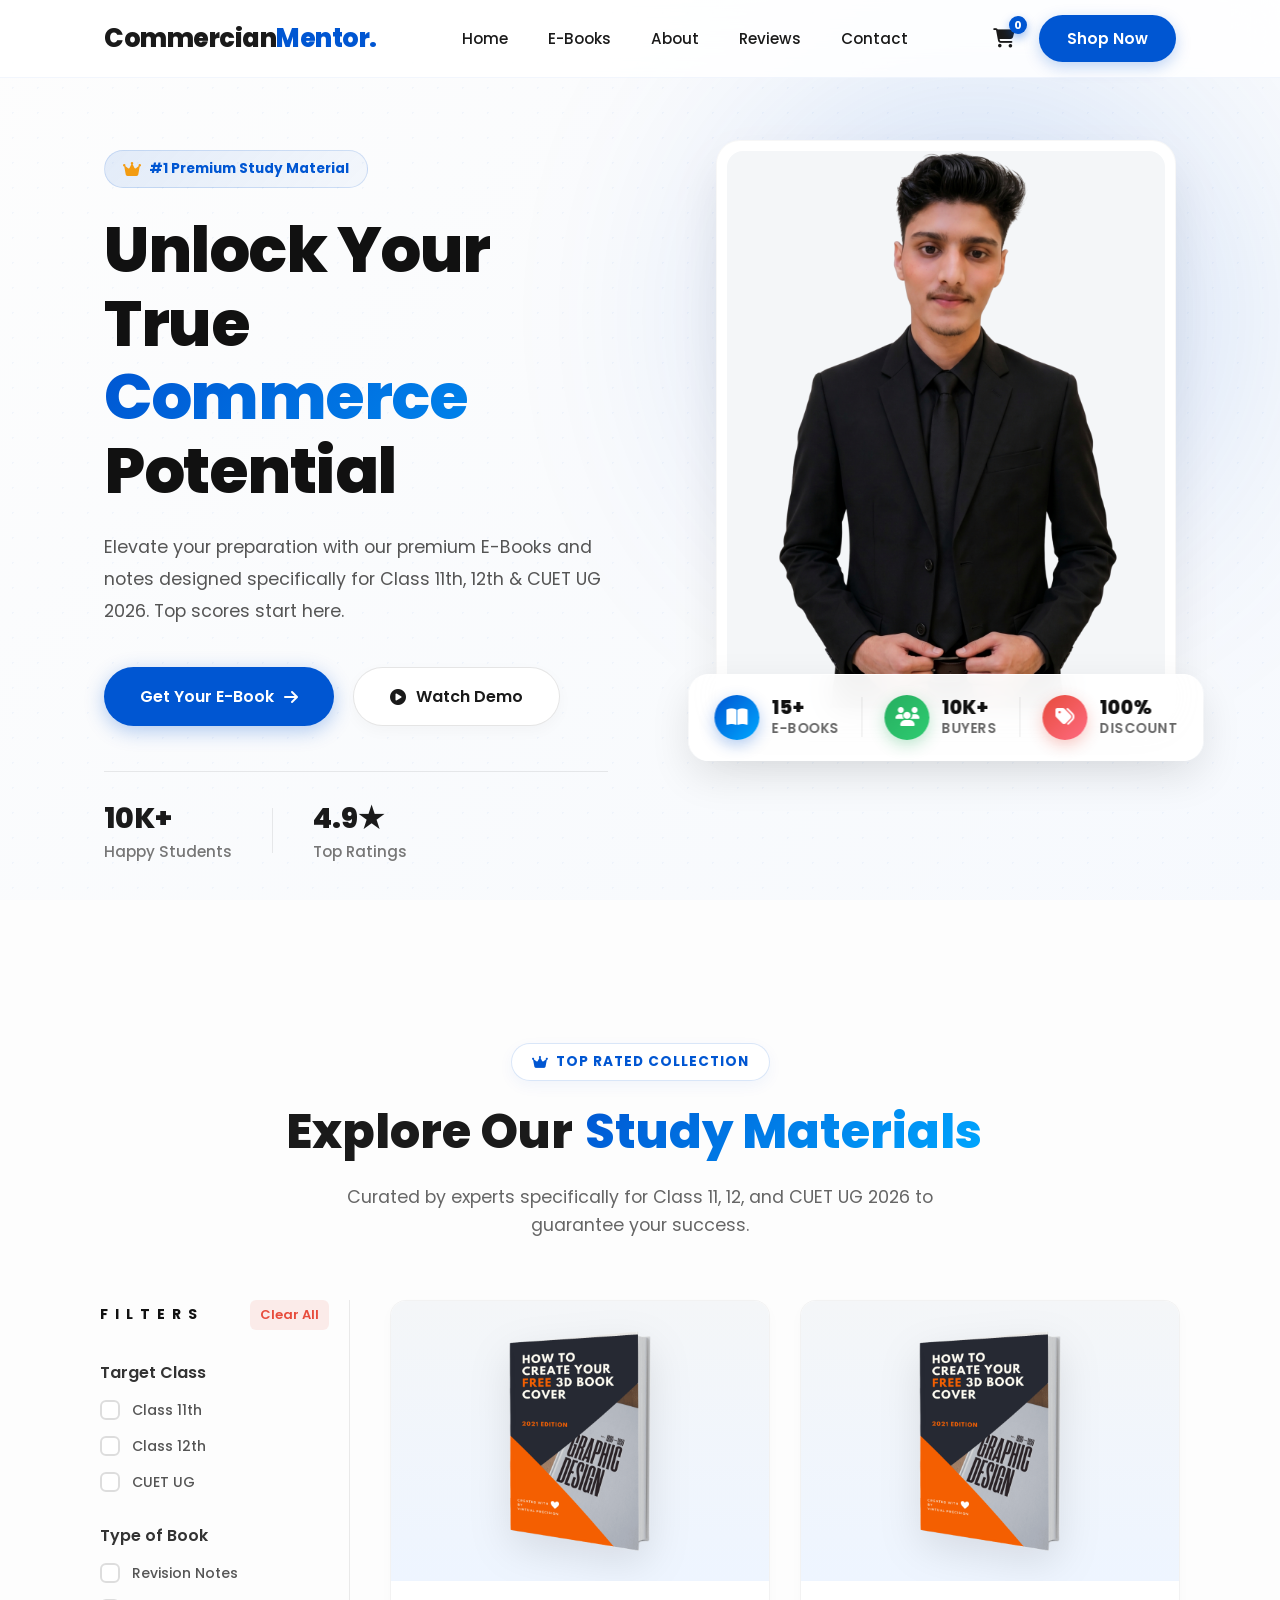
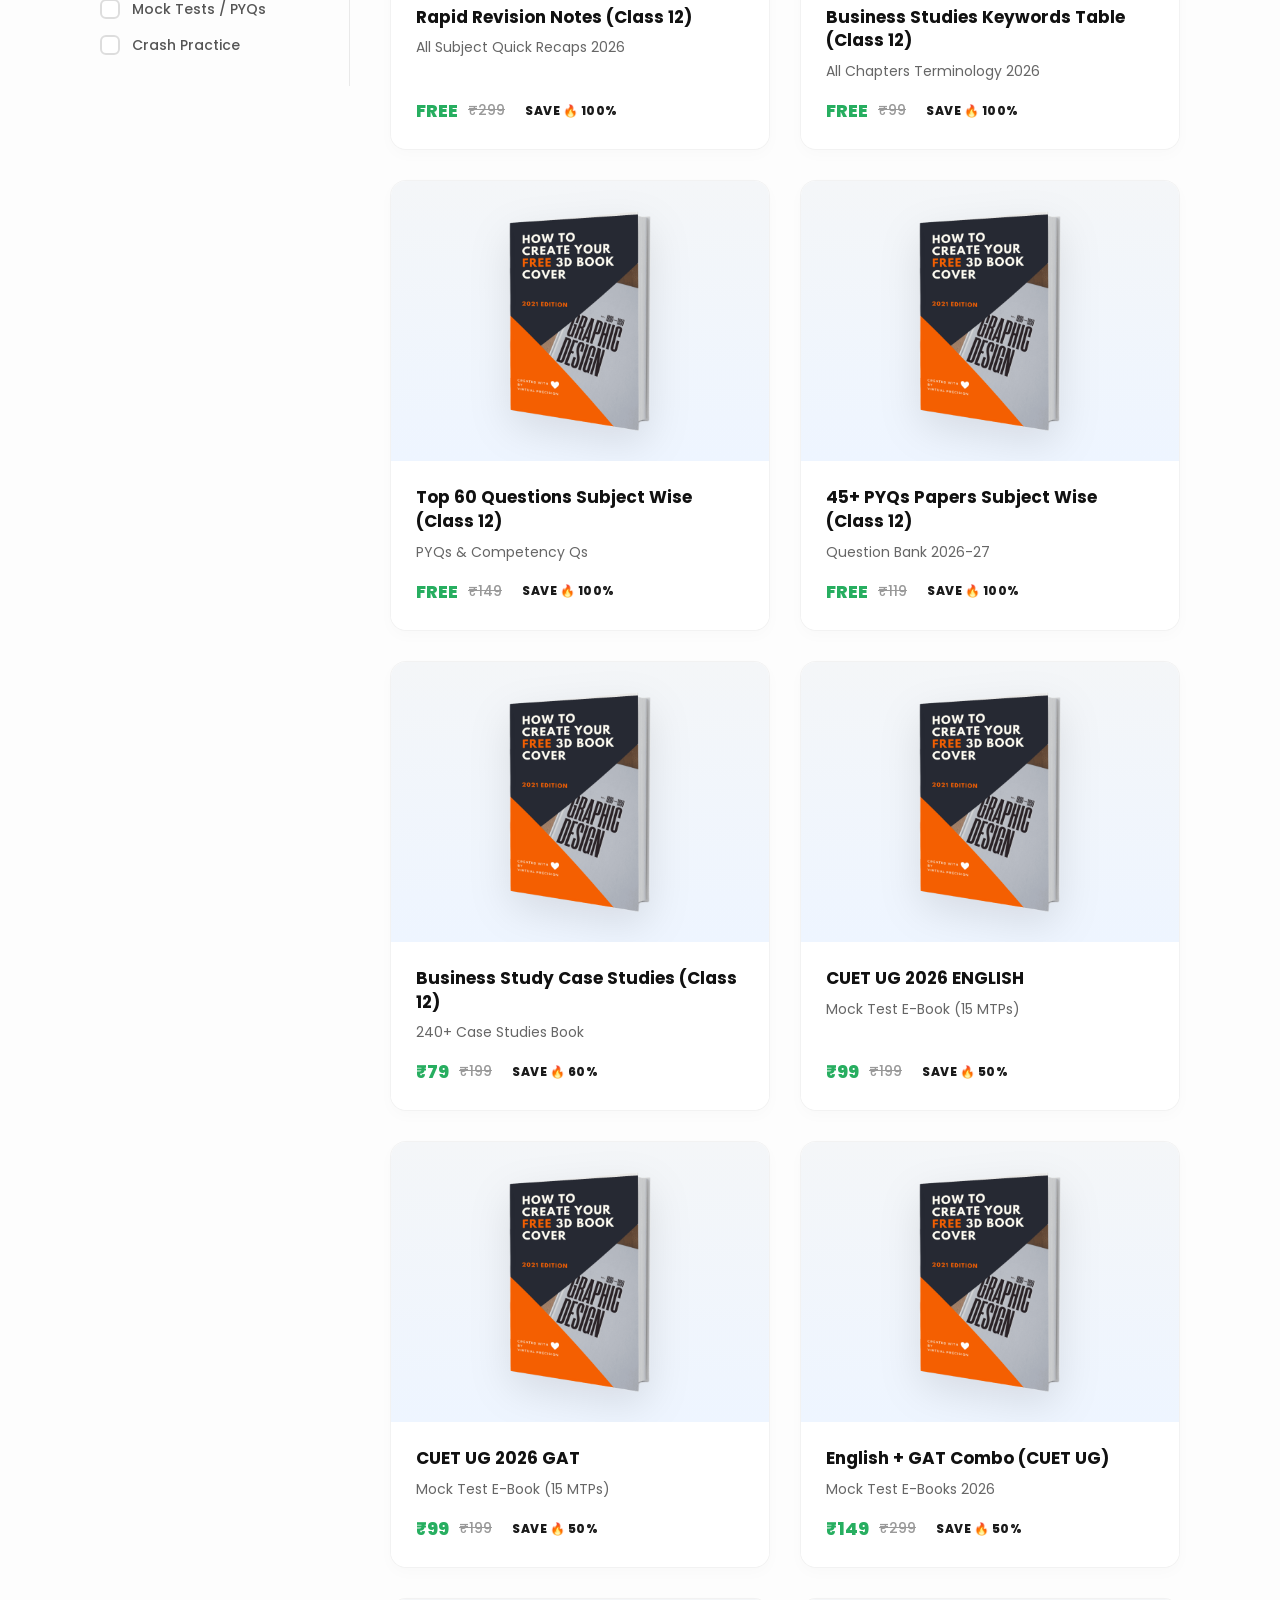
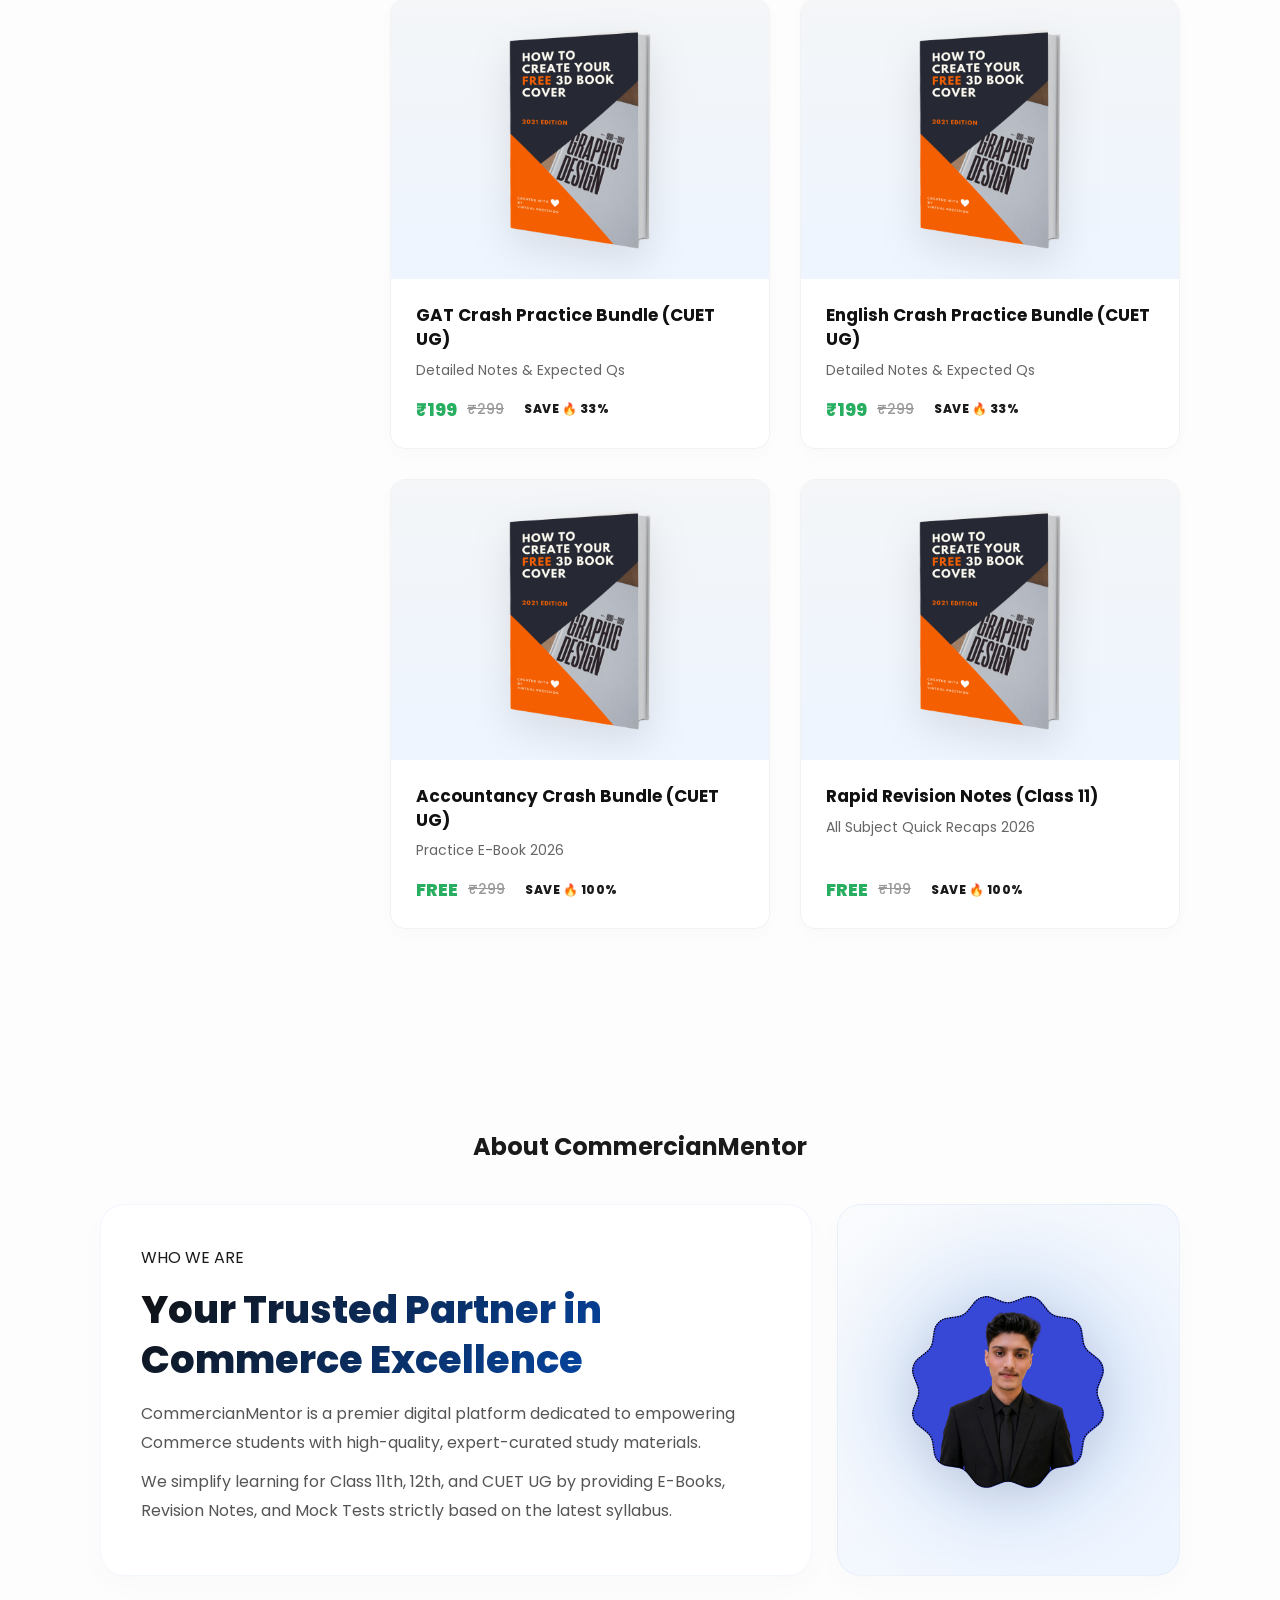
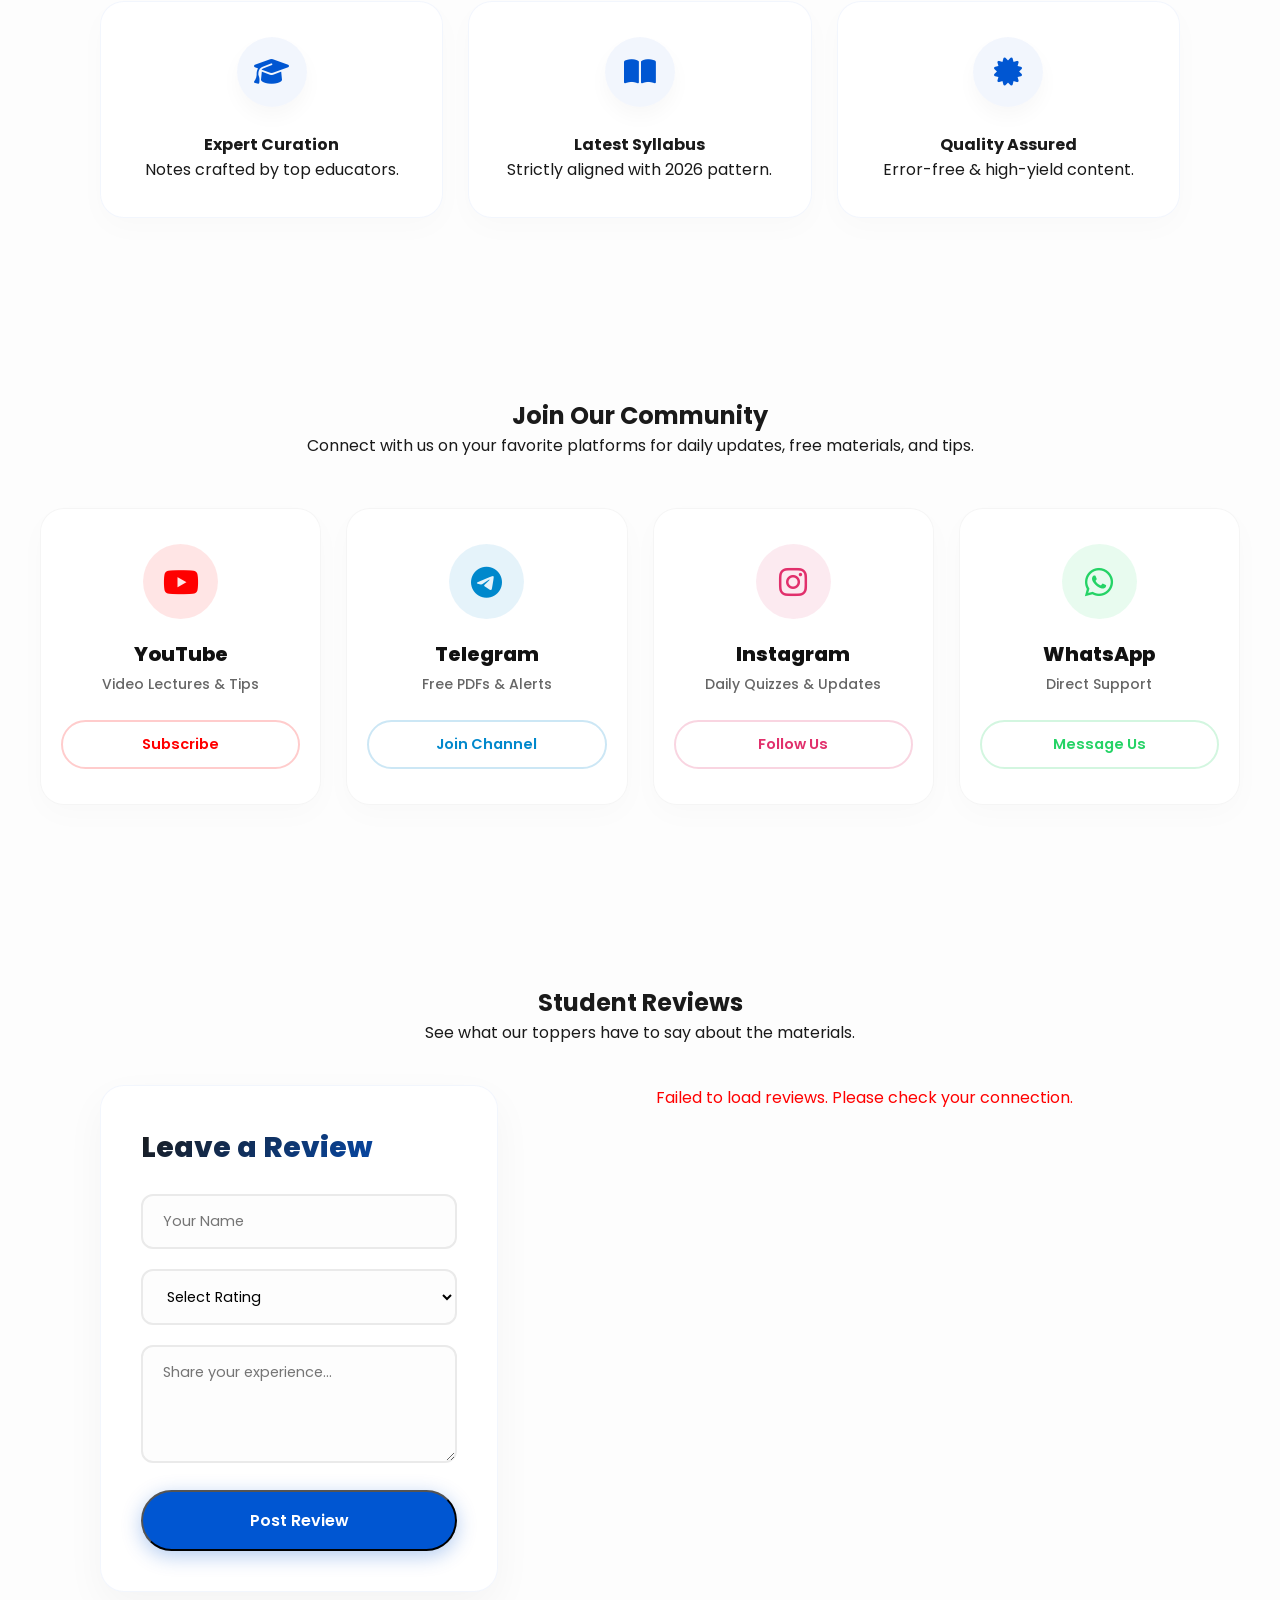
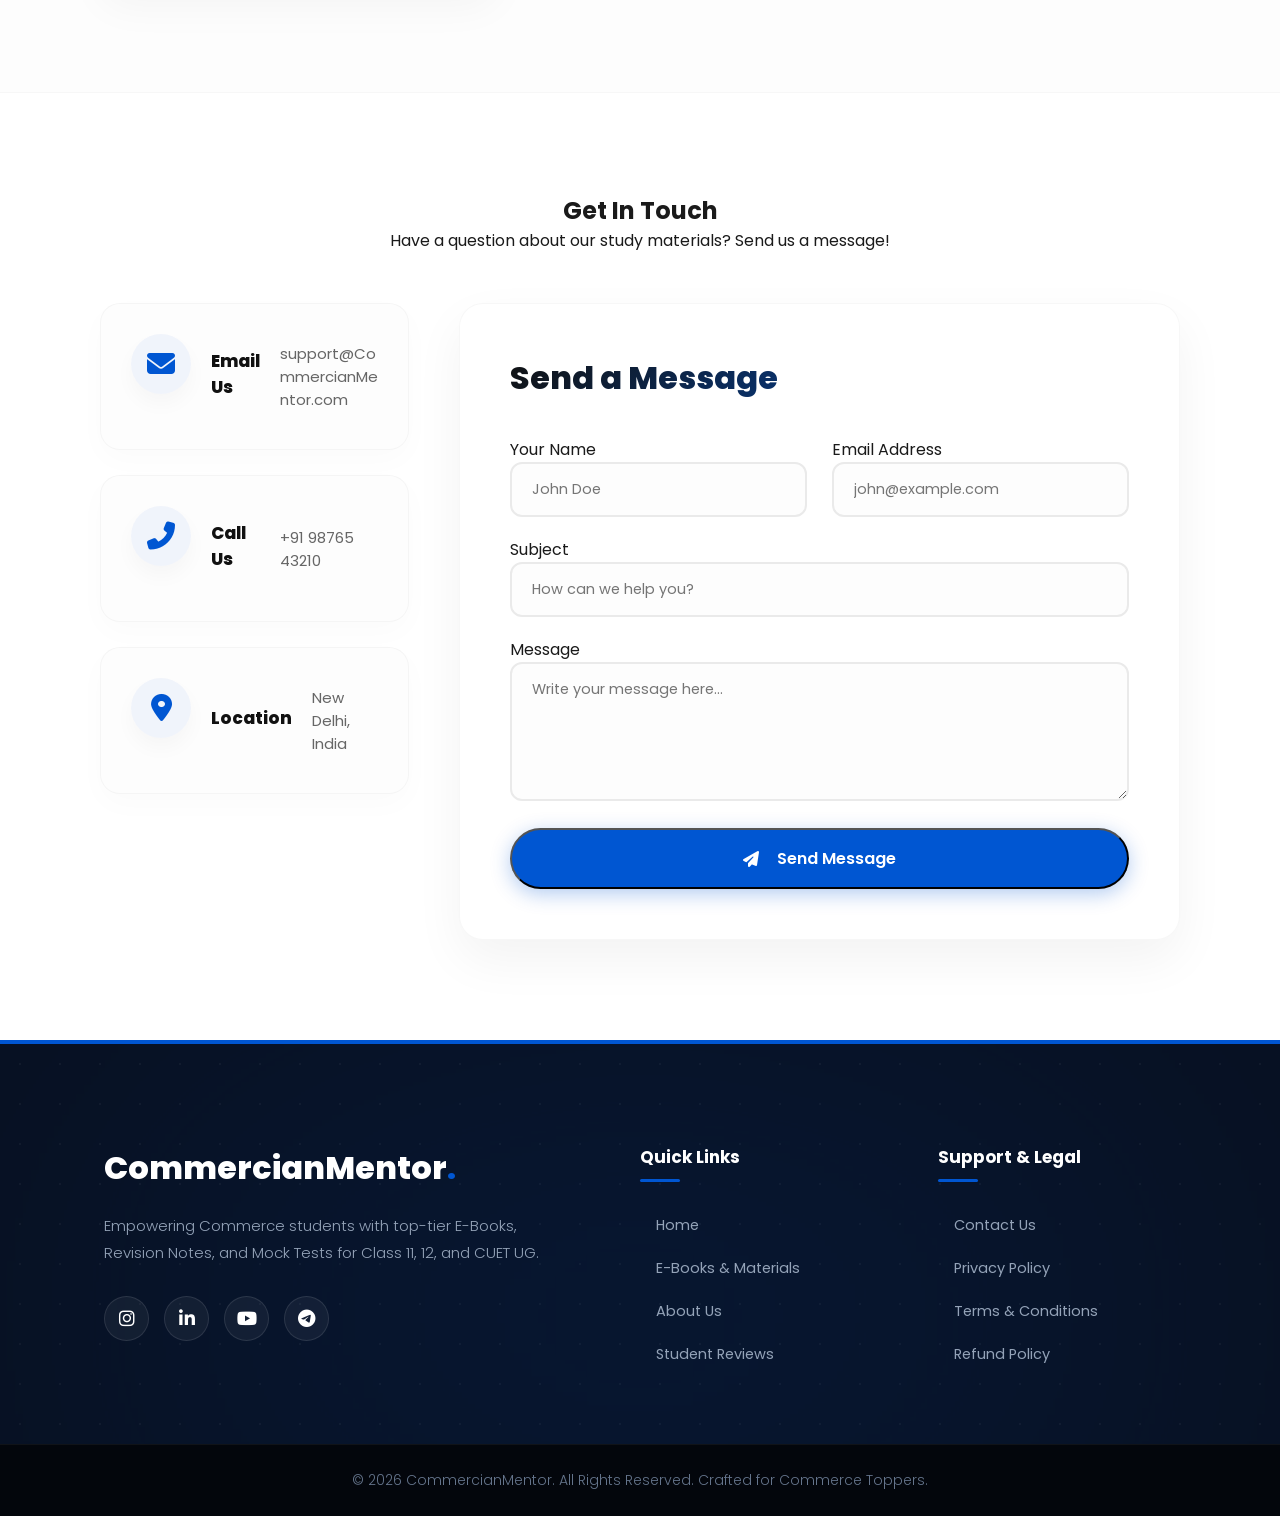
==== index.html @ a6a05921 "Update index.html" ====
<!DOCTYPE html>
<html lang="en">
<head>
    <meta charset="UTF-8">
    
    <!-- 📱 Mobile Responsiveness & Zoom Fix (Super Important) -->
    <meta name="viewport" content="width=device-width, initial-scale=1.0, maximum-scale=1.0, user-scalable=no">

    <!-- 🔍 Primary SEO (Google Search ke liye) -->
    <title>CommercianMentor | Commerce Study Material for Class 11, 12 & CUET UG</title>
    <meta name="description" content="Unlock your true commerce potential with CommercianMentor. Get expert-curated E-Books, revision notes, mock tests, and crash courses for Class 11, 12, and CUET UG 2026.">
    <meta name="keywords" content="commerce notes, class 12 commerce, class 11 commerce notes, CUET UG 2026, business studies notes, accountancy mock test, CommercianMentor, commerce e-books, cbse commerce">
    <meta name="author" content="CommercianMentor">
    <meta name="robots" content="index, follow"> <!-- Google ko allow karta hai index karne ke liye -->

    <!-- 🖼️ Favicon (Browser ke tab me dikhne wala chota logo) -->
    <link rel="icon" type="image/png" href="favicon.png">
    <link rel="apple-touch-icon" href="favicon.png"> <!-- iPhone users ke liye -->

    <!-- 🚀 Social Media Preview (Open Graph) - Jab koi WhatsApp/FB par link share karega -->
    <meta property="og:type" content="website">
    <meta property="og:url" content="https://commercianmentor.online/">
    <meta property="og:title" content="CommercianMentor - Premium Commerce Study Material">
    <meta property="og:description" content="Expert-curated E-Books and notes for Class 11, 12 & CUET UG. Score high with our premium resources!">
    <meta property="og:image" content="https://commercianmentor.online/heroimage.png"> <!-- Link preview image -->

    <!-- 🐦 Twitter Card Preview -->
    <meta name="twitter:card" content="summary_large_image">
    <meta name="twitter:url" content="https://commercianmentor.online/">
    <meta name="twitter:title" content="CommercianMentor - Premium Commerce Study Material">
    <meta name="twitter:description" content="Expert-curated E-Books and notes for Class 11, 12 & CUET UG.">
    <meta name="twitter:image" content="https://commercianmentor.online/heroimage.png">

    <!-- 🎨 External CSS & Fonts -->
    <link rel="stylesheet" href="style.css">
    <link rel="stylesheet" href="https://cdnjs.cloudflare.com/ajax/libs/font-awesome/6.4.0/css/all.min.css">
</head>
<body>

  <header id="main-header">
        <div class="nav-container">
            <a href="#" class="logo">
                Commercian<span>Mentor.</span>
            </a>

            <nav class="nav-links">
                <ul>
                    <li><a href="#home">Home</a></li>
                    <li><a href="#products">E-Books</a></li>
                    <li><a href="#about">About</a></li>
                    <li><a href="#reviews">Reviews</a></li>
                    <li><a href="#contact">Contact</a></li>
                </ul>
            </nav>

            <div class="nav-actions">
                <a href="#cart" class="cart-btn">
                    <i class="fas fa-shopping-cart"></i>
                    <span class="cart-count">0</span>
                </a>
                <a href="#products" class="cta-btn">Shop Now</a>
                
                <div class="menu-toggle" id="mobile-menu">
                    <i class="fas fa-bars"></i>
                </div>
            </div>
        </div>
    </header>

     <!-- ==================================hero_section================================= -->

     <section id="home" class="hero">
        <div class="hero-container">
            
            <div class="hero-content">
                <span class="badge"><i class="fas fa-crown"></i> #1 Premium Study Material</span>
                <h1>Unlock Your True <br> <span class="highlight">Commerce</span> Potential</h1>
                <p>Elevate your preparation with our premium E-Books and notes designed specifically for Class 11th, 12th & CUET UG 2026. Top scores start here.</p>
                
                <div class="hero-btns">
                    <a href="#products" class="btn-primary">
                        Get Your E-Book <i class="fas fa-arrow-right"></i>
                    </a>
                    <a href="#about" class="btn-secondary">
                        <i class="fas fa-play-circle"></i> Watch Demo
                    </a>
                </div>

                <div class="hero-stats">
                    <div class="stat">
                        <span class="number">10K+</span>
                        <span class="text">Happy Students</span>
                    </div>
                    <div class="divider"></div>
                    <div class="stat">
                        <span class="number">4.9★</span>
                        <span class="text">Top Ratings</span>
                    </div>
                </div>
            </div>

            <div class="hero-visual">
                <div class="owner-image-wrapper">
                    <div class="image-frame">
                        <img src="heroimage.png" alt="Website Owner" class="owner-img">
                    </div>
                    
                    <div class="premium-floating-stats">
                        <div class="p-stat">
                            <div class="p-icon icon-blue"><i class="fas fa-book-open"></i></div>
                            <div class="p-info">
                                <strong>15+</strong>
                                <span>E-Books</span>
                            </div>
                        </div>
                        <div class="p-divider"></div>
                        <div class="p-stat">
                            <div class="p-icon icon-green"><i class="fas fa-users"></i></div>
                            <div class="p-info">
                                <strong>10K+</strong>
                                <span>Buyers</span>
                            </div>
                        </div>
                        <div class="p-divider"></div>
                        <div class="p-stat">
                            <div class="p-icon icon-orange"><i class="fas fa-tags"></i></div>
                            <div class="p-info">
                                <strong>100%</strong>
                                <span>Discount</span>
                            </div>
                        </div>
                    </div>
                </div>
                
                <div class="hero-bg-shape"></div>
            </div>

        </div>
    </section>


    <!-- ============================products_section==================================== -->


     <section id="products" class="products-section" >
        <div class="section-title premium-heading-container scroll-reveal">
        <span class="premium-badge"><i class="fas fa-crown"></i> Top Rated Collection</span>
        <h2 class="premium-title">Explore Our <span>Study Materials</span> <i class="fas fa-sparkles"></i></h2>
        <p class="premium-subtitle">Curated by experts specifically for Class 11, 12, and CUET UG 2026 to guarantee your success.</p>
    </div>
        <div class="container">
            
            <div class="shop-layout">
                <aside class="sidebar scroll-reveal">
                    <div class="filter-header">
                        <h3>F I L T E R S</h3>
                        <a href="#" class="clear-all" id="clearFilters">Clear All</a>
                    </div>
                    
                    <div class="filter-group">
                        <h4>Target Class</h4>
                        <label class="custom-checkbox">
                            <input type="checkbox" value="class11"> <span class="checkmark"></span> Class 11th
                        </label>
                        <label class="custom-checkbox">
                            <input type="checkbox" value="class12"> <span class="checkmark"></span> Class 12th
                        </label>
                        <label class="custom-checkbox">
                            <input type="checkbox" value="cuet"> <span class="checkmark"></span> CUET UG
                        </label>
                    </div>

                    <div class="filter-group">
                        <h4>Type of Book</h4>
                        <label class="custom-checkbox">
                            <input type="checkbox" value="notes"> <span class="checkmark"></span> Revision Notes
                        </label>
                        <label class="custom-checkbox">
                            <input type="checkbox" value="mocktest"> <span class="checkmark"></span> Mock Tests / PYQs
                        </label>
                        <label class="custom-checkbox">
                            <input type="checkbox" value="crashcourse"> <span class="checkmark"></span> Crash Practice
                        </label>
                    </div>
                </aside>

                <div class="products-display">
                    <div class="product-grid" id="main-product-grid">
                        
                        <div class="product-card class12 notes" 
                        data-slide2="book.png" 
     data-slide3="path/to/tumhari-index-page-image.jpg"
     data-buy-link="https://docs.google.com/forms/d/e/...LINK_1..."
     >
                            <div class="img-box"><img src="book.png" alt="Class 12 Notes"></div>
                            <div class="card-details">
                                <h3>Rapid Revision Notes (Class 12)</h3>
                                <p class="subtitle">All Subject Quick Recaps 2026</p>
                                <div class="price-row">
                                    <span class="new-price">FREE</span>
                                    <span class="old-price">₹299</span>
                                    <span class="discount-badge bg-red">Save 🔥 100%</span>
                                </div>
                            </div>
                        </div>

                        <div class="product-card class12 notes scroll-reveal"
                        data-slide2="path/to/tumhari-inside-page-image.jpg" 
     data-slide3="path/to/tumhari-index-page-image.jpg" 
     data-buy-link="https://docs.google.com/forms/d/e/...LINK_1...">
                            <div class="img-box"><img src="book.png" alt="BST Keywords"></div>
                            <div class="card-details">
                                <h3>Business Studies Keywords Table (Class 12)</h3>
                                <p class="subtitle">All Chapters Terminology 2026</p>
                                <div class="price-row">
                                    <span class="new-price">FREE</span>
                                    <span class="old-price">₹99</span>
                                    <span class="discount-badge bg-red">Save 🔥 100%</span>
                                </div>
                            </div>
                        </div>

                        <div class="product-card class12 mocktest"
                        data-slide2="path/to/tumhari-inside-page-image.jpg" 
     data-slide3="path/to/tumhari-index-page-image.jpg"
     data-buy-link="https://docs.google.com/forms/d/e/...LINK_1...">
                            <div class="img-box"><img src="book.png" alt="Top 60 Questions"></div>
                            <div class="card-details">
                                <h3>Top 60 Questions Subject Wise (Class 12)</h3>
                                <p class="subtitle">PYQs & Competency Qs</p>
                                <div class="price-row">
                                    <span class="new-price">FREE</span>
                                    <span class="old-price">₹149</span>
                                    <span class="discount-badge bg-red">Save 🔥 100%</span>
                                </div>
                            </div>
                        </div>

                        <div class="product-card class12 mocktest"
                        data-slide2="path/to/tumhari-inside-page-image.jpg" 
     data-slide3="path/to/tumhari-index-page-image.jpg"
     data-buy-link="https://docs.google.com/forms/d/e/...LINK_1...">
                            <div class="img-box"><img src="book.png" alt="PYQs"></div>
                            <div class="card-details">
                                <h3>45+ PYQs Papers Subject Wise (Class 12)</h3>
                                <p class="subtitle">Question Bank 2026-27</p>
                                <div class="price-row">
                                    <span class="new-price">FREE</span>
                                    <span class="old-price">₹119</span>
                                    <span class="discount-badge bg-red">Save 🔥 100%</span>
                                </div>
                            </div>
                        </div>

                        <div class="product-card class12 notes"
                        data-slide2="path/to/tumhari-inside-page-image.jpg" 
     data-slide3="path/to/tumhari-index-page-image.jpg"
     data-buy-link="https://docs.google.com/forms/d/e/...LINK_1...">
                            <div class="img-box"><img src="book.png" alt="Case Studies"></div>
                            <div class="card-details">
                                <h3>Business Study Case Studies (Class 12)</h3>
                                <p class="subtitle">240+ Case Studies Book</p>
                                <div class="price-row">
                                    <span class="new-price">₹79</span>
                                    <span class="old-price">₹199</span>
                                    <span class="discount-badge bg-red">Save 🔥 60%</span>
                                </div>
                            </div>
                        </div>

                        <div class="product-card cuet mocktest"
                        data-slide2="path/to/tumhari-inside-page-image.jpg" 
     data-slide3="path/to/tumhari-index-page-image.jpg"
     data-buy-link="https://docs.google.com/forms/d/e/...LINK_1...">
                            <div class="img-box"><img src="book.png" alt="CUET English"></div>
                            <div class="card-details">
                                <h3>CUET UG 2026 ENGLISH</h3>
                                <p class="subtitle">Mock Test E-Book (15 MTPs)</p>
                                <div class="price-row">
                                    <span class="new-price">₹99</span>
                                    <span class="old-price">₹199</span>
                                    <span class="discount-badge bg-red">Save 🔥 50%</span>
                                </div>
                            </div>
                        </div>

                        <div class="product-card cuet mocktest"
                        data-slide2="path/to/tumhari-inside-page-image.jpg" 
     data-slide3="path/to/tumhari-index-page-image.jpg"
     data-buy-link="https://docs.google.com/forms/d/e/...LINK_1...">
                            <div class="img-box"><img src="book.png" alt="CUET GAT"></div>
                            <div class="card-details">
                                <h3>CUET UG 2026 GAT</h3>
                                <p class="subtitle">Mock Test E-Book (15 MTPs)</p>
                                <div class="price-row">
                                    <span class="new-price">₹99</span>
                                    <span class="old-price">₹199</span>
                                    <span class="discount-badge bg-red">Save 🔥 50%</span>
                                </div>
                            </div>
                        </div>

                        <div class="product-card cuet mocktest"
                        data-slide2="path/to/tumhari-inside-page-image.jpg" 
     data-slide3="path/to/tumhari-index-page-image.jpg"
     data-buy-link="https://docs.google.com/forms/d/e/...LINK_1...">
                            <div class="img-box"><img src="book.png" alt="CUET Combo"></div>
                            <div class="card-details">
                                <h3>English + GAT Combo (CUET UG)</h3>
                                <p class="subtitle">Mock Test E-Books 2026</p>
                                <div class="price-row">
                                    <span class="new-price">₹149</span>
                                    <span class="old-price">₹299</span>
                                    <span class="discount-badge bg-red">Save 🔥 50%</span>
                                </div>
                            </div>
                        </div>

                        <div class="product-card cuet crashcourse"
                        data-slide2="path/to/tumhari-inside-page-image.jpg" 
     data-slide3="path/to/tumhari-index-page-image.jpg"
     data-buy-link="https://docs.google.com/forms/d/e/...LINK_1...">
                            <div class="img-box"><img src="book.png" alt="GAT Crash"></div>
                            <div class="card-details">
                                <h3>GAT Crash Practice Bundle (CUET UG)</h3>
                                <p class="subtitle">Detailed Notes & Expected Qs</p>
                                <div class="price-row">
                                    <span class="new-price">₹199</span>
                                    <span class="old-price">₹299</span>
                                    <span class="discount-badge bg-red">Save 🔥 33%</span>
                                </div>
                            </div>
                        </div>

                        <div class="product-card cuet crashcourse"
                        data-slide2="path/to/tumhari-inside-page-image.jpg" 
     data-slide3="path/to/tumhari-index-page-image.jpg"
     data-buy-link="https://docs.google.com/forms/d/e/...LINK_1...">
                            <div class="img-box"><img src="book.png" alt="English Crash"></div>
                            <div class="card-details">
                                <h3>English Crash Practice Bundle (CUET UG)</h3>
                                <p class="subtitle">Detailed Notes & Expected Qs</p>
                                <div class="price-row">
                                    <span class="new-price">₹199</span>
                                    <span class="old-price">₹299</span>
                                    <span class="discount-badge bg-red">Save 🔥 33%</span>
                                </div>
                            </div>
                        </div>
                        
                        <div class="product-card cuet crashcourse"
                        data-slide2="path/to/tumhari-inside-page-image.jpg" 
     data-slide3="path/to/tumhari-index-page-image.jpg"
     data-buy-link="https://docs.google.com/forms/d/e/...LINK_1...">
                            <div class="img-box"><img src="book.png" alt="Accounts Crash"></div>
                            <div class="card-details">
                                <h3>Accountancy Crash Bundle (CUET UG)</h3>
                                <p class="subtitle">Practice E-Book 2026</p>
                                <div class="price-row">
                                    <span class="new-price">FREE</span>
                                    <span class="old-price">₹299</span>
                                    <span class="discount-badge bg-red">Save 🔥 100%</span>
                                </div>
                            </div>
                        </div>

                        <div class="product-card class11 notes"
                        data-slide2="path/to/tumhari-inside-page-image.jpg" 
     data-slide3="path/to/tumhari-index-page-image.jpg"
     data-buy-link="https://docs.google.com/forms/d/e/...LINK_1...">
                            <div class="img-box"><img src="book.png" alt="Class 11 Notes"></div>
                            <div class="card-details">
                                <h3>Rapid Revision Notes (Class 11)</h3>
                                <p class="subtitle">All Subject Quick Recaps 2026</p>
                                <div class="price-row">
                                    <span class="new-price">FREE</span>
                                    <span class="old-price">₹199</span>
                                    <span class="discount-badge bg-red">Save 🔥 100%</span>
                                </div>
                            </div>
                        </div>

                    </div>
                </div>
            </div>
        </div>
    </section>


    <div id="productModal" class="modal">
        <div class="modal-content">
            <span class="close-modal">&times;</span>
            <div class="modal-body">
                
                <div class="carousel-container">
                    <div class="carousel-slides">
                        <div class="slide active">
    <img src="" id="modal-main-img" alt="Book Cover">
</div>
<div class="slide">
    <img src="" id="modal-slide-2" alt="Inside Pages">
</div>
<div class="slide">
    <img src="" id="modal-slide-3" alt="Index Pages">
</div>
                    </div>
                    <button class="carousel-btn prev" onclick="moveSlide(-1)">&#10094;</button>
                    <button class="carousel-btn next" onclick="moveSlide(1)">&#10095;</button>
                    
                    <div class="carousel-dots">
                        <span class="dot active" onclick="currentSlide(0)"></span>
                        <span class="dot" onclick="currentSlide(1)"></span>
                        <span class="dot" onclick="currentSlide(2)"></span>
                    </div>
                </div>

                <div class="modal-details">
                    <span class="badge" style="margin-bottom: 15px;">Premium Material</span>
                    <h2 id="modal-title">Book Title Here</h2>
                    <p id="modal-subtitle" class="subtitle">Complete syllabus coverage and notes.</p>
                    
                    <div class="price-row" style="margin: 20px 0; border-bottom: 1px solid #eee; padding-bottom: 20px;">
                        <span class="new-price" id="modal-new-price" style="font-size: 24px;">₹0</span>
                        <span class="old-price" id="modal-old-price" style="font-size: 18px;">₹0</span>
                        <span class="discount-badge bg-red" id="modal-discount">Save 🔥</span>
                    </div>

                    <div class="book-features">
                        <h4 style="margin-bottom: 10px; font-size: 16px;">Key Features:</h4>
                        <ul style="list-style: none; padding-left: 0; margin-bottom: 30px;">
                            <li style="margin-bottom: 8px; color: #555;"><i class="fas fa-check-circle" style="color: #27ae60; margin-right: 8px;"></i> Strictly based on Latest Syllabus 2026</li>
                            <li style="margin-bottom: 8px; color: #555;"><i class="fas fa-check-circle" style="color: #27ae60; margin-right: 8px;"></i> Detailed Chapter-wise Quick Notes</li>
                            <li style="margin-bottom: 8px; color: #555;"><i class="fas fa-check-circle" style="color: #27ae60; margin-right: 8px;"></i> Expected Competency & PYQs</li>
                            <li style="margin-bottom: 8px; color: #555;"><i class="fas fa-check-circle" style="color: #27ae60; margin-right: 8px;"></i> Expert Guidance by CommercianMentor</li>
                        </ul>
                    </div>

                    <a href="#" target="_blank" id="modal-buy-btn" class="btn-primary" style="width: 100%; text-align: center; justify-content: center; font-size: 16px; padding: 15px 0;">
                        <i class="fas fa-shopping-bag" style="margin-right: 8px;"></i> BUY NOW / GET IT
                    </a>
                </div>

            </div>
        </div>
    </div>

<!-- ==================================about section=================================== -->

<section id="about" class="about-bento-section">
        <div class="container">
            <div class="section-title scroll-reveal" style="text-align: center; margin-bottom: 40px;">
                <h2>About <span>CommercianMentor</span></h2>
            </div>

            <div class="bento-grid">
                <div class="bento-card main-story scroll-reveal">
                    <span class="badge" style="margin-bottom: 15px; display: inline-block;">WHO WE ARE</span>
                    <h3>Your Trusted Partner in Commerce Excellence</h3>
                    <p>CommercianMentor is a premier digital platform dedicated to empowering Commerce students with high-quality, expert-curated study materials.</p>
                    <p>We simplify learning for Class 11th, 12th, and CUET UG by providing E-Books, Revision Notes, and Mock Tests strictly based on the latest syllabus.</p>
                </div>

                <div class="bento-card logo-card scroll-reveal">
                    <div class="logo-blursphere"></div>
                    <img src="about_image.png" alt="CommercianMentor Logo" class="about-logo">
                </div>

                <div class="bento-card feature-card scroll-reveal">
                    <div class="icon-circle"><i class="fas fa-graduation-cap"></i></div>
                    <h4>Expert Curation</h4>
                    <p>Notes crafted by top educators.</p>
                </div>
                
                <div class="bento-card feature-card scroll-reveal">
                    <div class="icon-circle"><i class="fas fa-book-open"></i></div>
                    <h4>Latest Syllabus</h4>
                    <p>Strictly aligned with 2026 pattern.</p>
                </div>

                <div class="bento-card feature-card scroll-reveal">
                    <div class="icon-circle"><i class="fas fa-certificate"></i></div>
                    <h4>Quality Assured</h4>
                    <p>Error-free & high-yield content.</p>
                </div>
            </div>
        </div>
    </section>

    
    <!-- ==================================social connect section=================================== -->
    <section id="social" class="social-section">
        <div class="container">
            <div class="section-title scroll-reveal" style="text-align: center; margin-bottom: 50px;">
                <h2>Join Our <span>Community</span></h2>
                <p>Connect with us on your favorite platforms for daily updates, free materials, and tips.</p>
            </div>

            <div class="social-grid">
                <!-- YouTube -->
                <div class="social-card yt-card scroll-reveal">
                    <div class="social-icon"><i class="fab fa-youtube"></i></div>
                    <div class="social-info">
                        <h3>YouTube</h3>
                        <p>Video Lectures & Tips</p>
                    </div>
                    <a href="#" target="_blank" class="social-btn">Subscribe</a>
                </div>

                <!-- Telegram -->
                <div class="social-card tg-card scroll-reveal">
                    <div class="social-icon"><i class="fab fa-telegram-plane"></i></div>
                    <div class="social-info">
                        <h3>Telegram</h3>
                        <p>Free PDFs & Alerts</p>
                    </div>
                    <a href="#" target="_blank" class="social-btn">Join Channel</a>
                </div>

                <!-- Instagram -->
                <div class="social-card ig-card scroll-reveal">
                    <div class="social-icon"><i class="fab fa-instagram"></i></div>
                    <div class="social-info">
                        <h3>Instagram</h3>
                        <p>Daily Quizzes & Updates</p>
                    </div>
                    <a href="#" target="_blank" class="social-btn">Follow Us</a>
                </div>

                <!-- WhatsApp -->
                <div class="social-card wa-card scroll-reveal">
                    <div class="social-icon"><i class="fab fa-whatsapp"></i></div>
                    <div class="social-info">
                        <h3>WhatsApp</h3>
                        <p>Direct Support</p>
                    </div>
                    <a href="#" target="_blank" class="social-btn">Message Us</a>
                </div>
            </div>
        </div>
    </section>


<!-- ====================================about_section============================== -->


<section id="reviews" class="reviews-section">
        <div class="container">
            <div class="section-title scroll-reveal" style="text-align: center; margin-bottom: 40px;">
                <h2>Student <span>Reviews</span></h2>
                <p>See what our toppers have to say about the materials.</p>
            </div>

            <div class="reviews-layout">
                <div class="review-form-card bento-card scroll-reveal">
                    <h3>Leave a Review</h3>
                    <form id="review-form">
                        <div class="input-group">
                            <input type="text" id="reviewer-name" placeholder="Your Name" required>
                        </div>
                        <div class="input-group">
                            <select id="review-rating" required>
                                <option value="" disabled selected>Select Rating</option>
                                <option value="5">⭐⭐⭐⭐⭐ (5/5)</option>
                                <option value="4">⭐⭐⭐⭐ (4/5)</option>
                                <option value="3">⭐⭐⭐ (3/5)</option>
                            </select>
                        </div>
                        <div class="input-group">
                            <textarea id="review-text" rows="4" placeholder="Share your experience..." required></textarea>
                        </div>
                        <button type="submit" class="btn-primary" style="width: 100%; justify-content: center;">Post Review</button>
                    </form>
                </div>

                <div class="review-display-area">
                    <div class="review-grid" id="review-grid">
                        </div>
                </div>
            </div>
        </div>
    </section>


    <!-- ===================================contact section================================ -->


    <section id="contact" class="contact-section">
        <div class="container hidden">
            
            <div class="section-title" style="text-align: center; margin-bottom: 50px;">
                <h2>Get In <span>Touch</span></h2>
                <p>Have a question about our study materials? Send us a message!</p>
            </div>

            <div class="contact-layout">
                
                <div class="contact-info">
                    <div class="info-card bento-card">
                        <div class="icon-circle"><i class="fas fa-envelope"></i></div>
                        <h4>Email Us</h4>
                        <p>support@CommercianMentor.com</p>
                    </div>
                    
                    <div class="info-card bento-card">
                        <div class="icon-circle"><i class="fas fa-phone-alt"></i></div>
                        <h4>Call Us</h4>
                        <p>+91 98765 43210</p>
                    </div>

                    <div class="info-card bento-card">
                        <div class="icon-circle"><i class="fas fa-map-marker-alt"></i></div>
                        <h4>Location</h4>
                        <p>New Delhi, India</p>
                    </div>
                </div>

                <div class="contact-form-container bento-card">
                    <h3>Send a Message</h3>
                    
                    <form id="contact-form">
                        <input type="hidden" name="access_key" value="f11cbd5d-25aa-4109-824d-01b1b329b441">
                        <input type="hidden" name="from_name" value="CommercianMentor Contact Form">

<input type="hidden" name="subject" value="🔥 New Message from Website!">
                        <input type="checkbox" name="botcheck" class="hidden" style="display: none;">

                        <div class="form-row">
                            <div class="input-group">
                                <label>Your Name</label>
                                <input type="text" name="name" placeholder="John Doe" required>
                            </div>
                            <div class="input-group">
                                <label>Email Address</label>
                                <input type="email" name="email" placeholder="john@example.com" required>
                            </div>
                        </div>

                        <div class="input-group">
                            <label>Subject</label>
                            <input type="text" name="subject" placeholder="How can we help you?" required>
                        </div>

                        <div class="input-group">
                            <label>Message</label>
                            <textarea name="message" rows="5" placeholder="Write your message here..." required></textarea>
                        </div>

                        <button type="submit" class="btn-primary" id="contact-submit-btn" style="width: 100%; justify-content: center; margin-top: 10px;">
                            <i class="fas fa-paper-plane" style="margin-right: 8px;"></i> Send Message
                        </button>
                        
                        <p id="contact-result" style="text-align: center; margin-top: 15px; font-weight: 600; display: none;"></p>
                    </form>
                </div>

            </div>
        </div>
    </section>

    
<!-- ================================footer=========================================== -->

      

<footer class="premium-footer">
        <div class="container footer-container">
            
            <div class="footer-col brand-col">
                <a href="#" class="footer-logo">CommercianMentor<span>.</span></a>
                <p>Empowering Commerce students with top-tier E-Books, Revision Notes, and Mock Tests for Class 11, 12, and CUET UG.</p>
                <div class="social-links">
                    <a href="#" aria-label="Instagram"><i class="fab fa-instagram"></i></a>
                    <a href="#" aria-label="LinkedIn"><i class="fab fa-linkedin-in"></i></a>
                    <a href="#" aria-label="YouTube"><i class="fab fa-youtube"></i></a>
                    <a href="#" aria-label="Telegram"><i class="fab fa-telegram-plane"></i></a>
                </div>
            </div>

            <div class="footer-col">
                <h4>Quick Links</h4>
                <ul>
                    <li><a href="#home">Home</a></li>
                    <li><a href="#products">E-Books & Materials</a></li>
                    <li><a href="#about">About Us</a></li>
                    <li><a href="#reviews">Student Reviews</a></li>
                </ul>
            </div>

            <div class="footer-col">
                <h4>Support & Legal</h4>
                <ul>
                    <li><a href="#contact">Contact Us</a></li>
                    <li><a href="#">Privacy Policy</a></li>
                    <li><a href="#">Terms & Conditions</a></li>
                    <li><a href="#">Refund Policy</a></li>
                </ul>
            </div>

        </div>
        
        <div class="footer-bottom">
            <p>&copy; 2026 CommercianMentor. All Rights Reserved. Crafted for Commerce Toppers.</p>
        </div>
    </footer>


    <script src="script.js"></script>
</body>
</html>
---- style.css ----
/* Google Fonts - Poppins */
/* Google Fonts - Poppins */
@import url('https://fonts.googleapis.com/css2?family=Poppins:wght@300;400;500;600;700;800&display=swap');

/* --- CSS Variables --- */
:root {
    --primary-blue: #0056d2; 
    --light-blue: #e6f0ff;
    --text-dark: #1a1a1a;
    --bg-light: #fdfdfd; 
    --transition: all 0.4s cubic-bezier(0.175, 0.885, 0.32, 1.275);
    --smooth: all 0.3s ease;
}

/* --- BASE & RESET --- */
* { 
    margin: 0; 
    padding: 0; 
    box-sizing: border-box; 
    font-family: 'Poppins', sans-serif; 
}

/* 🚨 THE ULTIMATE FIX FOR MOBILE WIDTH 🚨 */
html { 
    scroll-behavior: smooth; 
    overflow-x: clip; /* Ye horizontal scroll / right side gap ko rokega */
    width: 100%; 
}

body {
    background-color: var(--bg-light); 
    color: var(--text-dark);
    overflow-x: clip; /* Exact bounds for mobile */
    width: 100%; /* 100vw ki jagah 100% use karna zaroori hai */
    position: relative;
    background-image: 
        radial-gradient(rgba(0, 86, 210, 0.04) 1px, transparent 1px), 
        linear-gradient(135deg, rgba(255,255,255,0) 0%, rgba(230,240,255,0.3) 100%);
    background-size: 25px 25px, 100% 100%; 
    background-attachment: fixed;
    animation: bgShift 15s infinite alternate linear;
}

/* Missing container class added for perfect layout */
.container {
    width: 100%;
    max-width: 1200px;
    margin: 0 auto;
}

@keyframes bgShift {
    0% { background-position: 0px 0px, 0% 0%; }
    100% { background-position: 25px 25px, 100% 100%; }
}

/* --- SCROLL ANIMATION CLASSES --- */
.scroll-reveal {
    opacity: 0;
    transform: translateY(40px);
    transition: all 0.8s cubic-bezier(0.165, 0.84, 0.44, 1);
}
.scroll-reveal.show {
    opacity: 1;
    transform: translateY(0);
}

/* --- KEYFRAMES FOR HERO SECTION --- */
@keyframes slideUpFade { 
    0% { opacity: 0; transform: translateY(40px); } 
    100% { opacity: 1; transform: translateY(0); } 
}
@keyframes slideLeftFade { 
    0% { opacity: 0; transform: translateX(50px); } /* 80px se kam karke 50px kar diya for extra safety */
    100% { opacity: 1; transform: translateX(0); } 
}

/* --- PREMIUM HEADER --- */
#main-header { position: fixed; top: 0; left: 0; width: 100%; background: rgba(255, 255, 255, 0.85); backdrop-filter: blur(20px); -webkit-backdrop-filter: blur(20px); border-bottom: 1px solid rgba(0, 86, 210, 0.05); z-index: 1000; transition: var(--smooth); }
.nav-container { max-width: 1200px; margin: 0 auto; padding: 15px 5%; display: flex; justify-content: space-between; align-items: center; width: 100%; }
.logo { font-size: 1.6rem; font-weight: 800; color: var(--text-dark); text-decoration: none; letter-spacing: -0.5px; transition: var(--transition);}
.logo:hover { transform: scale(1.05); }
.logo span { color: var(--primary-blue); }
.nav-links ul { display: flex; list-style: none; gap: 2.5rem; }
.nav-links a { text-decoration: none; color: var(--text-dark); font-weight: 500; font-size: 0.95rem; position: relative; transition: var(--smooth); }
.nav-links a::after { content: ''; position: absolute; width: 0; height: 3px; bottom: -6px; left: 50%; background-color: var(--primary-blue); transition: var(--transition); transform: translateX(-50%); border-radius: 5px; }
.nav-links a:hover { color: var(--primary-blue); }
.nav-links a:hover::after { width: 100%; }
.nav-actions { display: flex; align-items: center; gap: 1.5rem; }
.cart-btn { color: var(--text-dark); font-size: 1.2rem; position: relative; transition: var(--transition); text-decoration: none; }
.cart-btn:hover { color: var(--primary-blue); transform: translateY(-3px) scale(1.1); }
.cart-count { position: absolute; top: -8px; right: -12px; background: var(--primary-blue); color: white; font-size: 0.7rem; font-weight: 700; width: 18px; height: 18px; border-radius: 50%; display: flex; align-items: center; justify-content: center; box-shadow: 0 4px 10px rgba(0,86,210,0.4); animation: pulseBtn 2s infinite; }
.cta-btn { background-color: var(--primary-blue); color: white; padding: 12px 28px; border-radius: 50px; text-decoration: none; font-weight: 600; font-size: 0.95rem; box-shadow: 0 5px 15px rgba(0, 86, 210, 0.25); transition: var(--transition); position: relative; overflow: hidden; }
.cta-btn::before { content: ''; position: absolute; top: 0; left: -100%; width: 100%; height: 100%; background: linear-gradient(90deg, transparent, rgba(255,255,255,0.3), transparent); transition: 0.5s; }
.cta-btn:hover::before { left: 100%; }
.cta-btn:hover { background-color: #0042a3; box-shadow: 0 8px 25px rgba(0, 86, 210, 0.4); transform: translateY(-3px) scale(1.05); }
.menu-toggle { display: none; font-size: 1.6rem; color: var(--text-dark); cursor: pointer; transition: var(--transition); }
.menu-toggle:hover { color: var(--primary-blue); transform: scale(1.1); }
#main-header.scrolled { box-shadow: 0 10px 30px rgba(0, 0, 0, 0.08); background: rgba(255, 255, 255, 0.95); }
#main-header.scrolled .nav-container { padding: 12px 5%; }
@media (max-width: 768px) {
    .menu-toggle { display: block; z-index: 1001; }
    .cta-btn { display: none; }
    .nav-links { position: absolute; top: 100%; left: 0; width: 100%; background: rgba(255, 255, 255, 0.98); backdrop-filter: blur(20px); border-bottom: 1px solid rgba(0, 86, 210, 0.08); box-shadow: 0 20px 40px rgba(0, 0, 0, 0.1); padding: 20px 5%; opacity: 0; visibility: hidden; transform: translateY(-20px); transition: var(--transition); }
    .nav-links.active { opacity: 1; visibility: visible; transform: translateY(0); }
    .nav-links ul { flex-direction: column; align-items: center; gap: 1.5rem; width: 100%; }
    .nav-links a { display: block; width: 100%; text-align: center; font-size: 1.1rem; padding: 10px 0; }
}

/* --- HERO SECTION --- */
.hero { padding-top: 140px; padding-bottom: 80px; min-height: 90vh; display: flex; align-items: center; position: relative; width: 100%; }
.hero-container { max-width: 1200px; margin: 0 auto; padding: 0 5%; display: flex; align-items: flex-start; justify-content: space-between; gap: 4rem; width: 100%; }

/* Staggered Animations applied via CSS */
.hero-content { flex: 1; max-width: 550px; padding-top: 10px; }
.hero-content > * { opacity: 0; animation: slideUpFade 0.8s cubic-bezier(0.175, 0.885, 0.32, 1.275) forwards; }
.hero-content .badge { animation-delay: 0.1s; display: inline-flex; align-items: center; gap: 8px; background: linear-gradient(135deg, rgba(0,86,210,0.1), rgba(0,86,210,0.03)); color: var(--primary-blue); padding: 8px 18px; border-radius: 50px; font-size: 0.85rem; font-weight: 700; margin-bottom: 25px; border: 1px solid rgba(0, 86, 210, 0.15); transition: var(--transition); }
.hero-content h1 { animation-delay: 0.3s; font-size: 4rem; line-height: 1.15; margin-bottom: 25px; font-weight: 800; letter-spacing: -1.5px; color: #111; }
.hero-content p { animation-delay: 0.5s; font-size: 1.1rem; color: #555; line-height: 1.8; margin-bottom: 40px; font-weight: 400; }
.hero-content .hero-btns { animation-delay: 0.7s; display: flex; gap: 1.2rem; margin-bottom: 45px; }
.hero-content .hero-stats { animation-delay: 0.9s; display: flex; align-items: center; gap: 2.5rem; border-top: 1px solid rgba(0,0,0,0.08); padding-top: 25px; }

.badge i { color: #f39c12; font-size: 1rem; }
.badge:hover { transform: translateY(-3px) scale(1.05); box-shadow: 0 8px 20px rgba(0,86,210,0.15); }
.hero-content h1 .highlight { background: linear-gradient(135deg, var(--primary-blue), #00a8ff); -webkit-background-clip: text; -webkit-text-fill-color: transparent; background-clip: text; display: inline-block; animation: shine 3s linear infinite; background-size: 200% auto; }
@keyframes shine { to { background-position: 200% center; } }

.btn-primary { background-color: var(--primary-blue); color: white; padding: 16px 36px; border-radius: 50px; text-decoration: none; font-weight: 600; display: flex; align-items: center; gap: 10px; box-shadow: 0 5px 20px rgba(0, 86, 210, 0.3); transition: var(--transition); position: relative; overflow: hidden; font-size: 1rem;}
.btn-primary::before { content: ''; position: absolute; top: 0; left: -100%; width: 100%; height: 100%; background: linear-gradient(90deg, transparent, rgba(255,255,255,0.3), transparent); transition: 0.5s; }
.btn-primary:hover::before { left: 100%; }
.btn-primary:hover { background-color: #0042a3; transform: translateY(-4px) scale(1.03); box-shadow: 0 10px 30px rgba(0, 86, 210, 0.4); }
.btn-secondary { background-color: #fff; color: var(--text-dark); padding: 16px 36px; border-radius: 50px; text-decoration: none; font-weight: 600; display: flex; align-items: center; gap: 10px; border: 1px solid rgba(0,0,0,0.1); box-shadow: 0 5px 15px rgba(0,0,0,0.03); transition: var(--transition); font-size: 1rem;}
.btn-secondary:hover { border-color: var(--primary-blue); color: var(--primary-blue); transform: translateY(-4px) scale(1.03); box-shadow: 0 10px 25px rgba(0,86,210,0.1); }

.stat { display: flex; flex-direction: column; transition: var(--transition); cursor: default;}
.stat:hover { transform: translateY(-5px); }
.stat .number { font-size: 1.8rem; font-weight: 800; color: var(--text-dark); }
.stat .text { font-size: 0.95rem; color: #777; font-weight: 500; }
.divider { width: 1px; height: 45px; background-color: rgba(0,0,0,0.08); }

/* Right Visual Slides In from Right to Left */
.hero-visual { flex: 1; position: relative; display: flex; justify-content: flex-end; opacity: 0; animation: slideLeftFade 1s cubic-bezier(0.175, 0.885, 0.32, 1.275) forwards 0.4s; }
.owner-image-wrapper { position: relative; z-index: 2; width: 100%; max-width: 460px; }
.image-frame { border-radius: 24px; padding: 10px; background: #fff; box-shadow: 0 25px 50px rgba(0,0,0,0.08); border: 1px solid rgba(0,0,0,0.03); transition: var(--transition); }
.image-frame:hover { transform: scale(1.02) translateY(-10px); box-shadow: 0 30px 60px rgba(0,86,210,0.12);}
.owner-img { width: 100%; height: auto; border-radius: 16px; object-fit: cover; background-color: #f4f6f8; }

.premium-floating-stats { position: absolute; bottom: -35px; left: 50%; transform: translateX(-50%); width: 112%; background: rgba(255, 255, 255, 0.95); backdrop-filter: blur(15px); border: 1px solid #fff; border-radius: 20px; box-shadow: 0 15px 40px rgba(0, 0, 0, 0.1); display: flex; align-items: center; justify-content: space-between; padding: 20px 25px; z-index: 5; animation: floatSlow 6s ease-in-out infinite; transition: var(--transition); }
.premium-floating-stats:hover { box-shadow: 0 20px 50px rgba(0, 86, 210, 0.15); transform: translateX(-50%) scale(1.02); }
.p-stat { display: flex; align-items: center; gap: 12px; }
.p-icon { width: 45px; height: 45px; border-radius: 50%; display: flex; align-items: center; justify-content: center; font-size: 1.2rem; color: #fff; box-shadow: 0 5px 15px rgba(0,0,0,0.1); transition: var(--transition);}
.p-stat:hover .p-icon { transform: rotate(15deg) scale(1.1); }
.icon-blue { background: linear-gradient(135deg, var(--primary-blue), #00a8ff); box-shadow: 0 5px 15px rgba(0,86,210,0.3);}
.icon-green { background: linear-gradient(135deg, #27ae60, #2ecc71); box-shadow: 0 5px 15px rgba(39,174,96,0.3);}
.icon-orange { background: linear-gradient(135deg, #e74c3c, #ff6b81); box-shadow: 0 5px 15px rgba(231,76,60,0.3);}
.p-info { display: flex; flex-direction: column; text-align: left; }
.p-info strong { font-size: 1.2rem; font-weight: 800; color: #111; line-height: 1.2;}
.p-info span { font-size: 0.85rem; color: #666; font-weight: 600; text-transform: uppercase; letter-spacing: 0.5px;}
.p-divider { width: 1px; height: 40px; background: rgba(0,0,0,0.08); }
.hero-bg-shape { position: absolute; top: 30%; right: -5%; transform: translateY(-50%); width: 450px; height: 450px; background: var(--primary-blue); border-radius: 50%; filter: blur(130px); opacity: 0.2; z-index: 1; animation: pulseGlow 5s infinite alternate ease-in-out; }

@keyframes floatSlow { 0% { transform: translateX(-50%) translateY(0px); } 50% { transform: translateX(-50%) translateY(-12px); } 100% { transform: translateX(-50%) translateY(0px); } }
@keyframes pulseGlow { 0% { transform: scale(1) translateY(-50%); opacity: 0.15; } 100% { transform: scale(1.2) translateY(-50%); opacity: 0.25; } }
@keyframes pulseBtn { 0% { box-shadow: 0 0 0 0 rgba(255, 71, 87, 0.7); } 70% { box-shadow: 0 0 0 10px rgba(255, 71, 87, 0); } 100% { box-shadow: 0 0 0 0 rgba(255, 71, 87, 0); } }

@media (max-width: 992px) {
    .hero { min-height: auto; padding-top: 130px; padding-bottom: 60px; }
    .hero-container { flex-direction: column; text-align: center; align-items: center; gap: 2rem;}
    .hero-content { max-width: 100%; width: 100%; padding-top: 0; }
    .hero-content h1 { font-size: 3.2rem; }
    .hero-btns, .hero-stats { justify-content: center; }
    .hero-visual { margin-top: 40px; justify-content: center; width: 100%; }
    .owner-image-wrapper { max-width: 400px; }
    .premium-floating-stats { width: 95%; bottom: -40px; padding: 15px; }
}
@media (max-width: 576px) {
    .hero-content h1 { font-size: 2.5rem; }
    .hero-btns { flex-direction: column; gap: 1rem; width: 100%; }
    .btn-primary, .btn-secondary { justify-content: center; width: 100%; }
    .hero-stats { flex-wrap: wrap; justify-content: center; gap: 1.5rem; }
    .premium-floating-stats { width: 90%; max-width: 350px; flex-wrap: wrap; justify-content: center; gap: 15px; bottom: -50px; padding: 20px 15px; border-radius: 16px; }
    .p-divider { display: none; }
    .p-stat { flex: 1 1 40%; flex-direction: column; justify-content: center; text-align: center; gap: 8px;}
    .p-info { align-items: center; }
    .p-icon { width: 38px; height: 38px; font-size: 1rem;}
    .p-info strong { font-size: 1.1rem; }
    .p-info span { font-size: 0.75rem; }
}

/* --- OTHER SECTIONS (Scroll Reveals applied via intersection observer) --- */
.products-section { padding: 100px 0; background-color: transparent; width: 100%; }
.premium-heading-container { text-align: center; margin-bottom: 60px; display: flex; flex-direction: column; align-items: center; padding: 0 5%; width: 100%; }
.premium-badge { display: inline-flex; align-items: center; gap: 8px; background: #fff; color: var(--primary-blue); padding: 8px 20px; border-radius: 50px; font-size: 0.85rem; font-weight: 700; text-transform: uppercase; letter-spacing: 1px; margin-bottom: 15px; border: 1px solid rgba(0, 86, 210, 0.15); box-shadow: 0 5px 15px rgba(0, 86, 210, 0.05); transition: var(--transition); }
.premium-heading-container:hover .premium-badge { transform: translateY(-6px) scale(1.05); box-shadow: 0 15px 30px rgba(0, 86, 210, 0.15); }
.premium-title { font-size: 3rem; font-weight: 800; margin-bottom: 15px; display: flex; align-items: center; justify-content: center; flex-wrap: wrap; gap: 12px; }
.premium-title span { background: linear-gradient(135deg, var(--primary-blue), #00a8ff); -webkit-background-clip: text; -webkit-text-fill-color: transparent; background-clip: text; display: inline-block; }
.premium-subtitle { font-size: 1.1rem; color: #666; max-width: 650px; line-height: 1.6; }
@media (max-width: 768px) { .premium-title { font-size: 2.2rem; } }

/* Sticky Sidebars */
.shop-layout { display: flex; gap: 40px; align-items: flex-start; max-width: 1300px; margin: 0 auto; padding: 0 5%; width: 100%; }
.sidebar { width: 250px; padding-right: 20px; border-right: 1px solid rgba(0,0,0,0.08); flex-shrink: 0; position: sticky; top: 100px; height: max-content; transition: var(--transition); }

/* Product Cards */
.products-display { flex: 1; width: 100%; }
.product-grid { display: grid; grid-template-columns: repeat(auto-fill, minmax(260px, 1fr)); gap: 30px; width: 100%; }
/* Add staggered delay for grid items */
.product-card:nth-child(1) { transition-delay: 0.1s; }
.product-card:nth-child(2) { transition-delay: 0.2s; }
.product-card:nth-child(3) { transition-delay: 0.3s; }
.product-card:nth-child(4) { transition-delay: 0.4s; }

.product-card { background: #fff; border: 1px solid rgba(0,0,0,0.05); border-radius: 16px; overflow: hidden; transition: var(--transition); cursor: pointer; display: flex; flex-direction: column; box-shadow: 0 5px 15px rgba(0,0,0,0.02); width: 100%; position: relative;}
.product-card:hover { box-shadow: 0 20px 40px rgba(0,86,210,0.12); transform: translateY(-10px) scale(1.02); border-color: rgba(0, 86, 210, 0.2); z-index: 2;}
.img-box { background: linear-gradient(180deg, #f4f6f8 0%, #eef5ff 100%); height: 280px; display: flex; align-items: center; justify-content: center; padding: 30px; transition: var(--transition); width: 100%; overflow: hidden;}
.product-card:hover .img-box { background: linear-gradient(180deg, #eef5ff 0%, #dbe8ff 100%); }
.img-box img { max-height: 100%; max-width: 100%; object-fit: contain; transition: var(--transition); filter: drop-shadow(0 15px 20px rgba(0,0,0,0.1)); }
.product-card:hover .img-box img { transform: scale(1.1) translateY(-5px); filter: drop-shadow(0 25px 30px rgba(0,0,0,0.15)); }
.card-details { padding: 25px; display: flex; flex-direction: column; flex-grow: 1; width: 100%; background: #fff; z-index: 2;}
.card-details h3 { font-size: 17px; margin-bottom: 8px; line-height: 1.4; font-weight: 700; color: #111; transition: var(--transition);}
.product-card:hover .card-details h3 { color: var(--primary-blue); }
.card-details .subtitle { font-size: 14px; color: #666; margin-bottom: 15px; }
.price-row { display: flex; align-items: center; gap: 10px; margin-top: auto; }
.new-price { font-size: 18px; font-weight: 800; color: #27ae60; }
.old-price { font-size: 14px; color: #999; text-decoration: line-through; font-weight: 500;}
.discount-badge { padding: 4px 10px; border-radius: 8px; font-size: 12px; font-weight: 800; text-transform: uppercase; letter-spacing: 0.5px; }

/* Filter styling */
.filter-header { display: flex; justify-content: space-between; align-items: center; margin-bottom: 30px; }
.filter-header h3 { font-size: 14px; letter-spacing: 2px; color: #111; font-weight: 700; text-transform: uppercase; }
.clear-all { color: #e74c3c; font-size: 13px; text-decoration: none; font-weight: 600; transition: var(--transition); padding: 5px 10px; border-radius: 6px; background: rgba(231, 76, 60, 0.1);}
.clear-all:hover { background: #e74c3c; color: white; transform: scale(1.05); }
.filter-group { margin-bottom: 30px; }
.filter-group h4 { font-size: 16px; margin-bottom: 15px; font-weight: 600; color: #333; }
.custom-checkbox { display: block; position: relative; padding-left: 32px; margin-bottom: 15px; cursor: pointer; font-size: 14px; color: #555; font-weight: 500; user-select: none; transition: var(--transition); }
.custom-checkbox:hover { color: var(--primary-blue); transform: translateX(5px); }
.custom-checkbox input { position: absolute; opacity: 0; cursor: pointer; height: 0; width: 0; }
.checkmark { position: absolute; top: 0; left: 0; height: 20px; width: 20px; background-color: #fff; border: 2px solid #ddd; border-radius: 6px; transition: var(--transition); }
.custom-checkbox:hover input ~ .checkmark { border-color: var(--primary-blue); box-shadow: 0 0 10px rgba(0,86,210,0.2); }
.custom-checkbox input:checked ~ .checkmark { background-color: var(--primary-blue); border-color: var(--primary-blue); transform: scale(1.1) rotate(5deg); }
.checkmark:after { content: ""; position: absolute; display: none; }
.custom-checkbox input:checked ~ .checkmark:after { display: block; }
.custom-checkbox .checkmark:after { left: 6px; top: 2px; width: 5px; height: 10px; border: solid #fff; border-width: 0 2px 2px 0; transform: rotate(45deg); }

@media (max-width: 900px) {
    .shop-layout { flex-direction: column; width: 100%; }
    .sidebar { width: 100%; border-right: none; border-bottom: 1px solid rgba(0,0,0,0.1); padding: 15px 20px; position: sticky; top: 60px; z-index: 100; background: rgba(255,255,255,0.95); backdrop-filter: blur(10px); border-radius: 12px; box-shadow: 0 10px 20px rgba(0,0,0,0.05); display: flex; flex-direction: column; gap: 10px; }
    .filter-header { width: 100%; margin-bottom: 5px; }
    .filter-group { margin-bottom: 0; display: flex; flex-wrap: wrap; gap: 15px; align-items: center;}
}
@media (max-width: 576px) { .product-grid { grid-template-columns: 1fr; width: 100%; } }

/* --- MODAL --- */
.modal { display: none; position: fixed; z-index: 2000; left: 0; top: 0; width: 100%; height: 100%; background-color: rgba(11, 21, 40, 0.85); backdrop-filter: blur(12px); opacity: 0; transition: opacity 0.4s ease; }
.modal.show { display: flex; align-items: center; justify-content: center; opacity: 1; }
.modal-content { background-color: #fff; margin: auto; padding: 40px; border-radius: 24px; width: 90%; max-width: 950px; position: relative; transform: translateY(-50px) scale(0.9); transition: all 0.5s cubic-bezier(0.175, 0.885, 0.32, 1.275); box-shadow: 0 40px 80px rgba(0,0,0,0.5); max-height: 90vh; overflow-y: auto; }
.modal.show .modal-content { transform: translateY(0) scale(1); }
.close-modal { position: absolute; top: 15px; right: 25px; color: #999; font-size: 32px; font-weight: 500; cursor: pointer; transition: var(--transition); z-index: 10; background: rgba(0,0,0,0.05); width: 45px; height: 45px; border-radius: 50%; display: flex; align-items: center; justify-content: center;}
.close-modal:hover { color: #fff; background: #e74c3c; transform: rotate(90deg) scale(1.1); box-shadow: 0 5px 15px rgba(231,76,60,0.4);}
.modal-body { display: flex; gap: 40px; }
.carousel-container { flex: 1; position: relative; background: linear-gradient(135deg, #f8f9fa, #eef5ff); border-radius: 16px; padding: 20px; display: flex; flex-direction: column; align-items: center; justify-content: center; min-height: 400px; border: 1px solid rgba(0,0,0,0.05); overflow: hidden;}
.carousel-slides { width: 100%; height: 320px; display: flex; align-items: center; justify-content: center; }
.slide { display: none; height: 100%; animation: slideIn 0.6s cubic-bezier(0.175, 0.885, 0.32, 1.275); }
.slide.active { display: flex; justify-content: center; }
@keyframes slideIn { from {opacity: 0; transform: translateX(50px) scale(0.9);} to {opacity: 1; transform: translateX(0) scale(1);} }
.slide img { max-height: 100%; max-width: 100%; object-fit: contain; filter: drop-shadow(0 15px 30px rgba(0,0,0,0.15)); border-radius: 8px;}
.carousel-btn { cursor: pointer; position: absolute; top: 50%; transform: translateY(-50%); width: 45px; height: 45px; background: white; color: var(--primary-blue); font-size: 20px; border: none; border-radius: 50%; display: flex; align-items: center; justify-content: center; transition: var(--transition); box-shadow: 0 8px 20px rgba(0,0,0,0.15); }
.carousel-btn:hover { background: var(--primary-blue); color: white; transform: translateY(-50%) scale(1.15); box-shadow: 0 10px 25px rgba(0,86,210,0.3);}
.carousel-btn.prev { left: 15px; }
.carousel-btn.next { right: 15px; }
.carousel-dots { margin-top: 20px; display: flex; gap: 12px; }
.dot { height: 10px; width: 10px; background-color: #ccc; border-radius: 50%; cursor: pointer; transition: var(--transition); }
.dot.active, .dot:hover { background-color: var(--primary-blue); transform: scale(1.5); box-shadow: 0 0 10px rgba(0,86,210,0.4);}
.modal-details { flex: 1; display: flex; flex-direction: column; justify-content: center; }
.modal-details h2 { font-size: 26px; margin-bottom: 12px; font-weight: 800; color: #111;}
@media (max-width: 768px) {
    .modal-body { flex-direction: column; gap: 25px; }
    .carousel-container { min-height: 280px; }
    .carousel-slides { height: 220px; }
    .modal-content { padding: 25px 20px; }
}

/* --- PREMIUM BENTO ABOUT SECTION --- */
.about-bento-section { padding: 100px 0; background-color: transparent; width: 100%; }
.bento-grid { display: grid; grid-template-columns: repeat(3, 1fr); gap: 25px; max-width: 1200px; margin: 0 auto; padding: 0 5%; width: 100%; }
.bento-card { background: #fff; border-radius: 24px; border: 1px solid rgba(0, 86, 210, 0.05); box-shadow: 0 10px 30px rgba(0,0,0,0.02); padding: 40px; transition: var(--transition); width: 100%; position: relative; overflow: hidden;}
.bento-card::after { content: ''; position: absolute; top: 0; left: 0; width: 100%; height: 5px; background: linear-gradient(90deg, var(--primary-blue), #00a8ff); opacity: 0; transition: var(--transition); }
.bento-card:hover::after { opacity: 1; }
.bento-card:hover { transform: translateY(-8px) scale(1.02); box-shadow: 0 25px 50px rgba(0, 86, 210, 0.1); border-color: rgba(0, 86, 210, 0.15); }

/* Stagger grid items */
.bento-card:nth-child(1) { transition-delay: 0.1s; }
.bento-card:nth-child(2) { transition-delay: 0.2s; }
.bento-card:nth-child(3) { transition-delay: 0.3s; }
.bento-card:nth-child(4) { transition-delay: 0.4s; }
.bento-card:nth-child(5) { transition-delay: 0.5s; }

.main-story { grid-column: span 2; display: flex; flex-direction: column; justify-content: center; }
.main-story h3 { font-size: 2.4rem; margin-bottom: 15px; line-height: 1.3; font-weight: 800; background: linear-gradient(135deg, #111, var(--primary-blue)); -webkit-background-clip: text; -webkit-text-fill-color: transparent;}
.main-story p { color: #555; font-size: 16px; line-height: 1.8; margin-bottom: 10px; }
.logo-card { grid-column: span 1; display: flex; justify-content: center; align-items: center; background: linear-gradient(135deg, #f9fbfd, #eef5ff); position: relative; overflow: hidden; min-height: 320px; }
.about-logo { max-width: 75%; height: auto; object-fit: contain; position: relative; z-index: 2; transition: transform 0.6s cubic-bezier(0.165, 0.84, 0.44, 1); filter: drop-shadow(0 10px 20px rgba(0,0,0,0.1));}
.logo-card:hover .about-logo { transform: scale(1.15) rotate(2deg); filter: drop-shadow(0 20px 30px rgba(0,86,210,0.2));}
.logo-blursphere { position: absolute; width: 250px; height: 250px; background: var(--primary-blue); opacity: 0.15; border-radius: 50%; filter: blur(50px); z-index: 1; animation: pulseGlow 4s infinite alternate; }
.feature-card { grid-column: span 1; text-align: center; padding: 35px 20px; display: flex; flex-direction: column; align-items: center; }
.icon-circle { width: 70px; height: 70px; background: rgba(0, 86, 210, 0.05); border-radius: 50%; display: flex; justify-content: center; align-items: center; margin-bottom: 25px; transition: var(--transition); box-shadow: 0 10px 20px rgba(0,0,0,0.03);}
.bento-card:hover .icon-circle { background: var(--primary-blue); transform: scale(1.15) rotate(10deg); box-shadow: 0 15px 30px rgba(0,86,210,0.3);}
.bento-card:hover .icon-circle i { color: #fff; transform: scale(1.1);}
.icon-circle i { font-size: 28px; color: var(--primary-blue); transition: var(--transition);}
@media (max-width: 992px) { .bento-grid { grid-template-columns: repeat(2, 1fr); } .main-story, .logo-card { grid-column: span 2; } .feature-card:last-child { grid-column: span 2; } }
@media (max-width: 768px) { .bento-grid { grid-template-columns: 1fr; } .main-story, .logo-card, .feature-card, .feature-card:last-child { grid-column: span 1; } }

/* --- PREMIUM REVIEWS SECTION --- */
.reviews-section { padding: 100px 0; background-color: transparent; width: 100%; }
.reviews-layout { display: flex; gap: 50px; align-items: flex-start; max-width: 1200px; margin: 0 auto; padding: 0 5%; width: 100%; }
.review-form-card { flex: 1; position: sticky; top: 100px; height: max-content; background: #fff; padding: 40px; border-radius: 24px; box-shadow: 0 15px 40px rgba(0,0,0,0.04); border: 1px solid rgba(0, 86, 210, 0.05); transition: var(--transition); }
.review-form-card:hover { box-shadow: 0 25px 60px rgba(0,86,210,0.1); transform: translateY(-5px); }
.review-form-card h3 { margin-bottom: 25px; font-size: 1.8rem; font-weight: 800; color: #111; background: linear-gradient(135deg, var(--text-dark), var(--primary-blue)); -webkit-background-clip: text; -webkit-text-fill-color: transparent;}
.input-group { margin-bottom: 20px; width: 100%; }
.input-group input, .input-group select, .input-group textarea { width: 100%; padding: 15px 20px; border: 2px solid #eaeaea; border-radius: 12px; font-size: 14.5px; font-family: inherit; outline: none; transition: var(--transition); background: #fdfdfd; }
.input-group input:focus, .input-group select:focus, .input-group textarea:focus { border-color: var(--primary-blue); background: #fff; box-shadow: 0 5px 15px rgba(0, 86, 210, 0.1); transform: translateY(-2px);}
.review-display-area { flex: 2; width: 100%; }
.review-grid { display: flex; flex-direction: column; gap: 25px; width: 100%; }
.user-review-card { width: 100%; position: relative; background: #fff; border-radius: 20px; padding: 35px; border: 1px solid rgba(0, 86, 210, 0.04); box-shadow: 0 10px 30px rgba(0,0,0,0.02); transition: var(--transition); overflow: hidden; z-index: 1; }
.user-review-card:hover { transform: translateY(-6px) scale(1.02); box-shadow: 0 25px 50px rgba(0, 86, 210, 0.1); border-color: rgba(0,86,210,0.15); z-index: 2;}
.user-review-card::before { content: '\f10d'; font-family: 'Font Awesome 6 Free'; font-weight: 900; position: absolute; top: -10px; right: 20px; font-size: 6rem; color: rgba(0, 86, 210, 0.03); z-index: -1; transform: rotate(-15deg); transition: var(--transition); }
.user-review-card:hover::before { transform: rotate(0deg) scale(1.2); color: rgba(0, 86, 210, 0.06); }
.reviewer-header { display: flex; justify-content: space-between; align-items: center; margin-bottom: 20px; }
.reviewer-info { display: flex; align-items: center; gap: 15px; }
.avatar { width: 50px; height: 50px; background: linear-gradient(135deg, var(--primary-blue), #00a8ff); color: #fff; border-radius: 50%; display: flex; align-items: center; justify-content: center; font-weight: 700; font-size: 20px; box-shadow: 0 5px 15px rgba(0, 86, 210, 0.3); transition: var(--transition);}
.user-review-card:hover .avatar { transform: rotate(360deg); }
.reviewer-name { font-weight: 800; font-size: 17px; color: #111;}
@media (max-width: 900px) {
    .reviews-layout { flex-direction: column; width: 100%; }
    .review-form-card { width: 100%; position: sticky; top: 60px; margin-bottom: 20px; z-index: 100; padding: 20px; }
}

/* --- CONTACT SECTION --- */
.contact-section { padding: 100px 0; background-color: #fff; border-top: 1px solid rgba(0,0,0,0.03); width: 100%; }
.contact-layout { display: flex; gap: 50px; align-items: stretch; max-width: 1200px; margin: 0 auto; padding: 0 5%; width: 100%; }
.contact-info { flex: 1; display: flex; flex-direction: column; gap: 25px; }
.info-card { display: flex; align-items: center; gap: 20px; padding: 30px; background: #fdfdfd; border-radius: 20px; border: 1px solid rgba(0,0,0,0.03); transition: var(--transition); width: 100%; position: relative; overflow: hidden;}
.info-card:nth-child(1) { transition-delay: 0.1s; }
.info-card:nth-child(2) { transition-delay: 0.2s; }
.info-card:nth-child(3) { transition-delay: 0.3s; }
.info-card::before { content: ''; position: absolute; left: 0; top: 0; height: 100%; width: 4px; background: var(--primary-blue); transform: scaleY(0); transition: var(--transition); transform-origin: bottom;}
.info-card:hover::before { transform: scaleY(1); }
.info-card:hover { transform: translateX(10px) translateY(-5px); background: #fff; box-shadow: 0 20px 40px rgba(0,0,0,0.08); border-color: rgba(0,86,210,0.1);}
.info-card .icon-circle { width: 60px; height: 60px; flex-shrink: 0; background: rgba(0,86,210,0.05); transition: var(--transition); border-radius: 50%; display: flex; align-items: center; justify-content: center;}
.info-card:hover .icon-circle { background: var(--primary-blue); transform: scale(1.1) rotate(10deg); box-shadow: 0 10px 20px rgba(0,86,210,0.3);}
.info-card:hover .icon-circle i { color: white; }
.info-card h4 { font-size: 17px; margin-bottom: 6px; font-weight: 800; color: #111;}
.info-card p { font-size: 15px; color: #666; word-break: break-word;}
.contact-form-container { flex: 2; padding: 50px; background: #fff; border-radius: 24px; box-shadow: 0 20px 50px rgba(0,0,0,0.05); border: 1px solid rgba(0,0,0,0.03); width: 100%; transition: var(--transition);}
.contact-form-container:hover { box-shadow: 0 30px 60px rgba(0,86,210,0.1); transform: translateY(-5px);}
.contact-form-container h3 { font-size: 2rem; margin-bottom: 35px; font-weight: 800; color: #111; background: linear-gradient(135deg, #111, var(--primary-blue)); -webkit-background-clip: text; -webkit-text-fill-color: transparent;}
.form-row { display: flex; gap: 25px; width: 100%; }
.form-row .input-group { flex: 1; width: 100%; }
@media (max-width: 900px) {
    .contact-layout { flex-direction: column; width: 100%; }
    .contact-info { flex-direction: row; flex-wrap: wrap; width: 100%; }
    .info-card { flex: 1; min-width: 250px; }
    .contact-form-container { padding: 35px 25px; width: 100%; }
}
@media (max-width: 576px) {
    .form-row { flex-direction: column; gap: 0; }
    .info-card { flex-direction: column; text-align: center; padding: 30px 20px; }
    .info-card .icon-circle { margin-bottom: 15px; }
    .info-card:hover { transform: translateY(-8px); }
}

/* --- PREMIUM FOOTER --- */
.premium-footer { background-color: #081020; color: #e0e0e0; padding-top: 100px; border-top: 4px solid var(--primary-blue); position: relative; overflow: hidden; width: 100%; }
.premium-footer::before { content: ''; position: absolute; top: 0; left: 0; right: 0; bottom: 0; background-image: radial-gradient(rgba(255, 255, 255, 0.05) 1px, transparent 1px); background-size: 40px 40px; opacity: 0.8; }
.premium-footer::after { content: ''; position: absolute; bottom: 0; left: 50%; transform: translateX(-50%); width: 80%; height: 400px; background: var(--primary-blue); filter: blur(200px); opacity: 0.15; z-index: 1;}
.footer-container { display: grid; grid-template-columns: 2fr 1fr 1fr; gap: 60px; max-width: 1200px; margin: 0 auto; padding: 0 5% 60px; position: relative; z-index: 2; width: 100%; }
.footer-logo { font-size: 2rem; font-weight: 800; color: #ffffff; text-decoration: none; display: inline-block; margin-bottom: 20px; transition: var(--transition);}
.footer-logo:hover { transform: scale(1.05); text-shadow: 0 0 20px rgba(255,255,255,0.2);}
.footer-logo span { color: var(--primary-blue); }
.brand-col p { color: #94a3b8; line-height: 1.8; font-size: 15px; margin-bottom: 30px; font-weight: 300;}
.social-links { display: flex; gap: 15px; }
.social-links a { display: flex; align-items: center; justify-content: center; width: 45px; height: 45px; background: rgba(255, 255, 255, 0.05); color: #ffffff; border-radius: 50%; text-decoration: none; transition: var(--transition); border: 1px solid rgba(255, 255, 255, 0.1); font-size: 18px;}
.social-links a:hover { background: var(--primary-blue); border-color: var(--primary-blue); transform: translateY(-5px) scale(1.15); box-shadow: 0 10px 25px rgba(0,86,210,0.5); }
.footer-col h4 { color: #ffffff; font-size: 17px; font-weight: 700; margin-bottom: 30px; position: relative; padding-bottom: 12px; }
.footer-col h4::after { content: ''; position: absolute; left: 0; bottom: 0; width: 40px; height: 3px; background-color: var(--primary-blue); border-radius: 5px; transition: var(--transition);}
.footer-col:hover h4::after { width: 60px; }
.footer-col ul { list-style: none; padding: 0; }
.footer-col ul li { margin-bottom: 18px; }
.footer-col ul li a { color: #94a3b8; text-decoration: none; font-size: 14.5px; transition: var(--transition); display: inline-flex; align-items: center; }
.footer-col ul li a::before { content: '\f105'; font-family: 'Font Awesome 6 Free'; font-weight: 900; margin-right: 8px; font-size: 12px; color: var(--primary-blue); opacity: 0; transform: translateX(-10px); transition: var(--transition);}
.footer-col ul li a:hover { color: #fff; transform: translateX(5px); }
.footer-col ul li a:hover::before { opacity: 1; transform: translateX(0); }
.footer-bottom { background-color: #03060c; padding: 25px 5%; text-align: center; position: relative; z-index: 2; border-top: 1px solid rgba(255,255,255,0.05); width: 100%; }
.footer-bottom p { color: #64748b; font-size: 14px; margin: 0; font-weight: 300;}
@media (max-width: 576px) {
    .footer-container { grid-template-columns: 1fr; text-align: center; gap: 50px;}
    .social-links { justify-content: center; }
    .footer-col h4::after { left: 50%; transform: translateX(-50%); }
    .footer-col:hover h4::after { width: 60px; left: 50%; transform: translateX(-50%);}
    .footer-col ul li a::before { display: none; }
    .footer-col ul li a:hover { transform: translateY(-3px) scale(1.05); color: var(--primary-blue); }
}




/* --- PREMIUM SOCIAL CONNECT SECTION --- */
.social-section { 
    padding: 80px 0; 
    background-color: transparent; 
    width: 100%; 
}

.social-grid { 
    display: grid; 
    grid-template-columns: repeat(4, 1fr); 
    gap: 25px; 
    width: 100%; 
}

/* Base Card Styling */
.social-card { 
    background: #fff; 
    border-radius: 24px; 
    padding: 35px 20px; 
    display: flex; 
    flex-direction: column; 
    align-items: center; 
    text-align: center; 
    border: 1px solid rgba(0,0,0,0.04); 
    box-shadow: 0 10px 30px rgba(0,0,0,0.02); 
    transition: var(--transition); 
    position: relative; 
    overflow: hidden;
}

/* Hover Lift Effect */
.social-card:hover { 
    transform: translateY(-8px); 
    box-shadow: 0 20px 40px rgba(0,0,0,0.08); 
}

/* Staggered Animation Delays */
.social-card:nth-child(1) { transition-delay: 0.1s; }
.social-card:nth-child(2) { transition-delay: 0.2s; }
.social-card:nth-child(3) { transition-delay: 0.3s; }
.social-card:nth-child(4) { transition-delay: 0.4s; }

/* Icon Container */
.social-icon { 
    width: 75px; 
    height: 75px; 
    border-radius: 50%; 
    display: flex; 
    align-items: center; 
    justify-content: center; 
    font-size: 32px; 
    margin-bottom: 20px; 
    transition: var(--transition); 
}

/* Text Styling */
.social-info h3 { 
    font-size: 20px; 
    font-weight: 800; 
    color: #111; 
    margin-bottom: 5px; 
}
.social-info p { 
    font-size: 14px; 
    color: #666; 
    margin-bottom: 25px; 
    font-weight: 500;
}

/* Base Button Styling */
.social-btn { 
    padding: 12px 25px; 
    border-radius: 50px; 
    font-weight: 600; 
    font-size: 14.5px; 
    text-decoration: none; 
    transition: var(--transition); 
    width: 100%; 
    border: 2px solid transparent; 
}

/* --- Brand Specific Colors & Hover Effects --- */

/* 1. YouTube */
.yt-card .social-icon { background: rgba(255, 0, 0, 0.1); color: #ff0000; }
.yt-card .social-btn { color: #ff0000; border-color: rgba(255, 0, 0, 0.2); background: transparent; }
.yt-card:hover .social-icon { background: #ff0000; color: #fff; transform: scale(1.15) rotate(10deg); box-shadow: 0 10px 20px rgba(255, 0, 0, 0.3); }
.yt-card:hover .social-btn { background: #ff0000; color: #fff; border-color: #ff0000; box-shadow: 0 5px 15px rgba(255, 0, 0, 0.3); }
.yt-card:hover { border-color: rgba(255, 0, 0, 0.2); }

/* 2. Telegram */
.tg-card .social-icon { background: rgba(0, 136, 204, 0.1); color: #0088cc; }
.tg-card .social-btn { color: #0088cc; border-color: rgba(0, 136, 204, 0.2); background: transparent; }
.tg-card:hover .social-icon { background: #0088cc; color: #fff; transform: scale(1.15) rotate(-10deg); box-shadow: 0 10px 20px rgba(0, 136, 204, 0.3); }
.tg-card:hover .social-btn { background: #0088cc; color: #fff; border-color: #0088cc; box-shadow: 0 5px 15px rgba(0, 136, 204, 0.3); }
.tg-card:hover { border-color: rgba(0, 136, 204, 0.2); }

/* 3. Instagram */
.ig-card .social-icon { background: rgba(225, 48, 108, 0.1); color: #e1306c; }
.ig-card .social-btn { color: #e1306c; border-color: rgba(225, 48, 108, 0.2); background: transparent; }
.ig-card:hover .social-icon { background: linear-gradient(45deg, #f09433 0%, #e6683c 25%, #dc2743 50%, #cc2366 75%, #bc1888 100%); color: #fff; transform: scale(1.15) rotate(10deg); box-shadow: 0 10px 20px rgba(225, 48, 108, 0.3); }
.ig-card:hover .social-btn { background: linear-gradient(45deg, #f09433 0%, #e6683c 25%, #dc2743 50%, #cc2366 75%, #bc1888 100%); color: #fff; border-color: transparent; box-shadow: 0 5px 15px rgba(225, 48, 108, 0.3); }
.ig-card:hover { border-color: rgba(225, 48, 108, 0.2); }

/* 4. WhatsApp */
.wa-card .social-icon { background: rgba(37, 211, 102, 0.1); color: #25D366; }
.wa-card .social-btn { color: #25D366; border-color: rgba(37, 211, 102, 0.2); background: transparent; }
.wa-card:hover .social-icon { background: #25D366; color: #fff; transform: scale(1.15) rotate(-10deg); box-shadow: 0 10px 20px rgba(37, 211, 102, 0.3); }
.wa-card:hover .social-btn { background: #25D366; color: #fff; border-color: #25D366; box-shadow: 0 5px 15px rgba(37, 211, 102, 0.3); }
.wa-card:hover { border-color: rgba(37, 211, 102, 0.2); }

/* --- Responsive Adjustments --- */
@media (max-width: 992px) {
    .social-grid { grid-template-columns: repeat(2, 1fr); }
}
@media (max-width: 576px) {
    .social-grid { grid-template-columns: 1fr; }
    .social-card { padding: 30px 20px; }
}
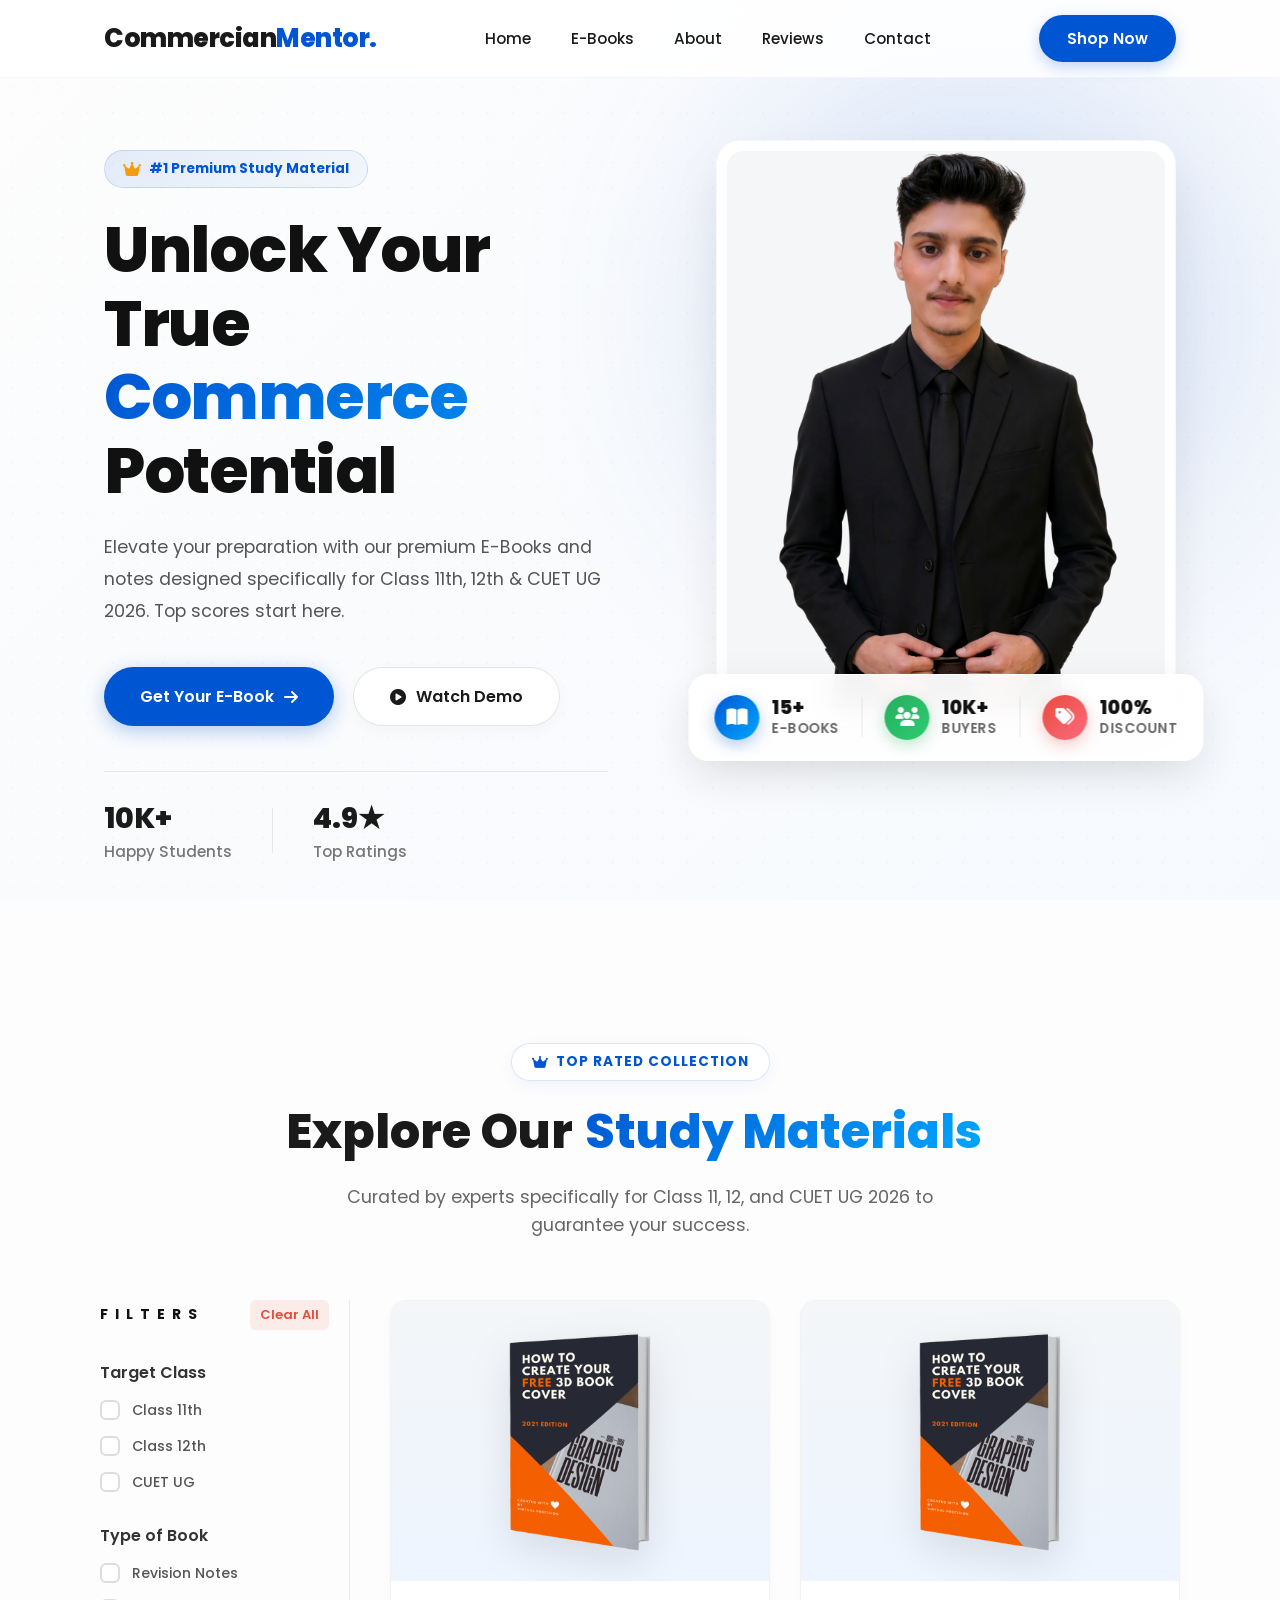
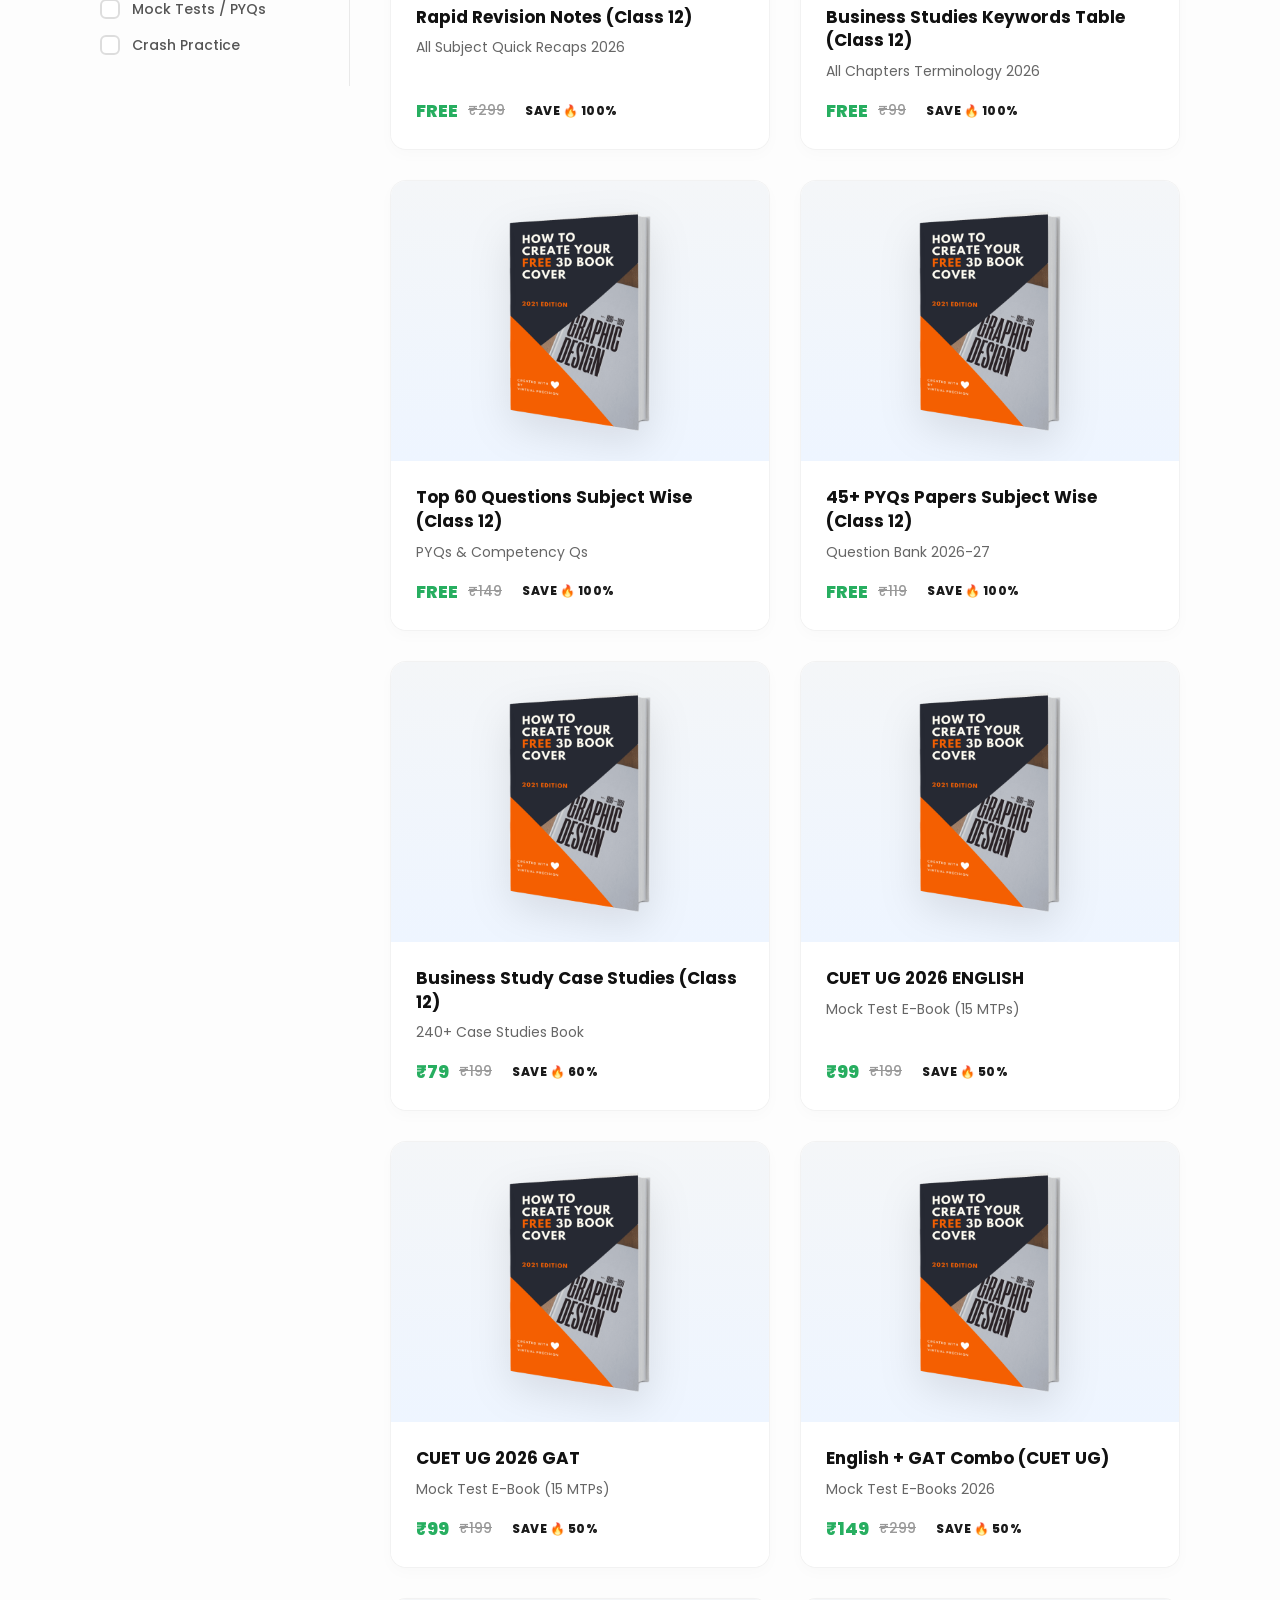
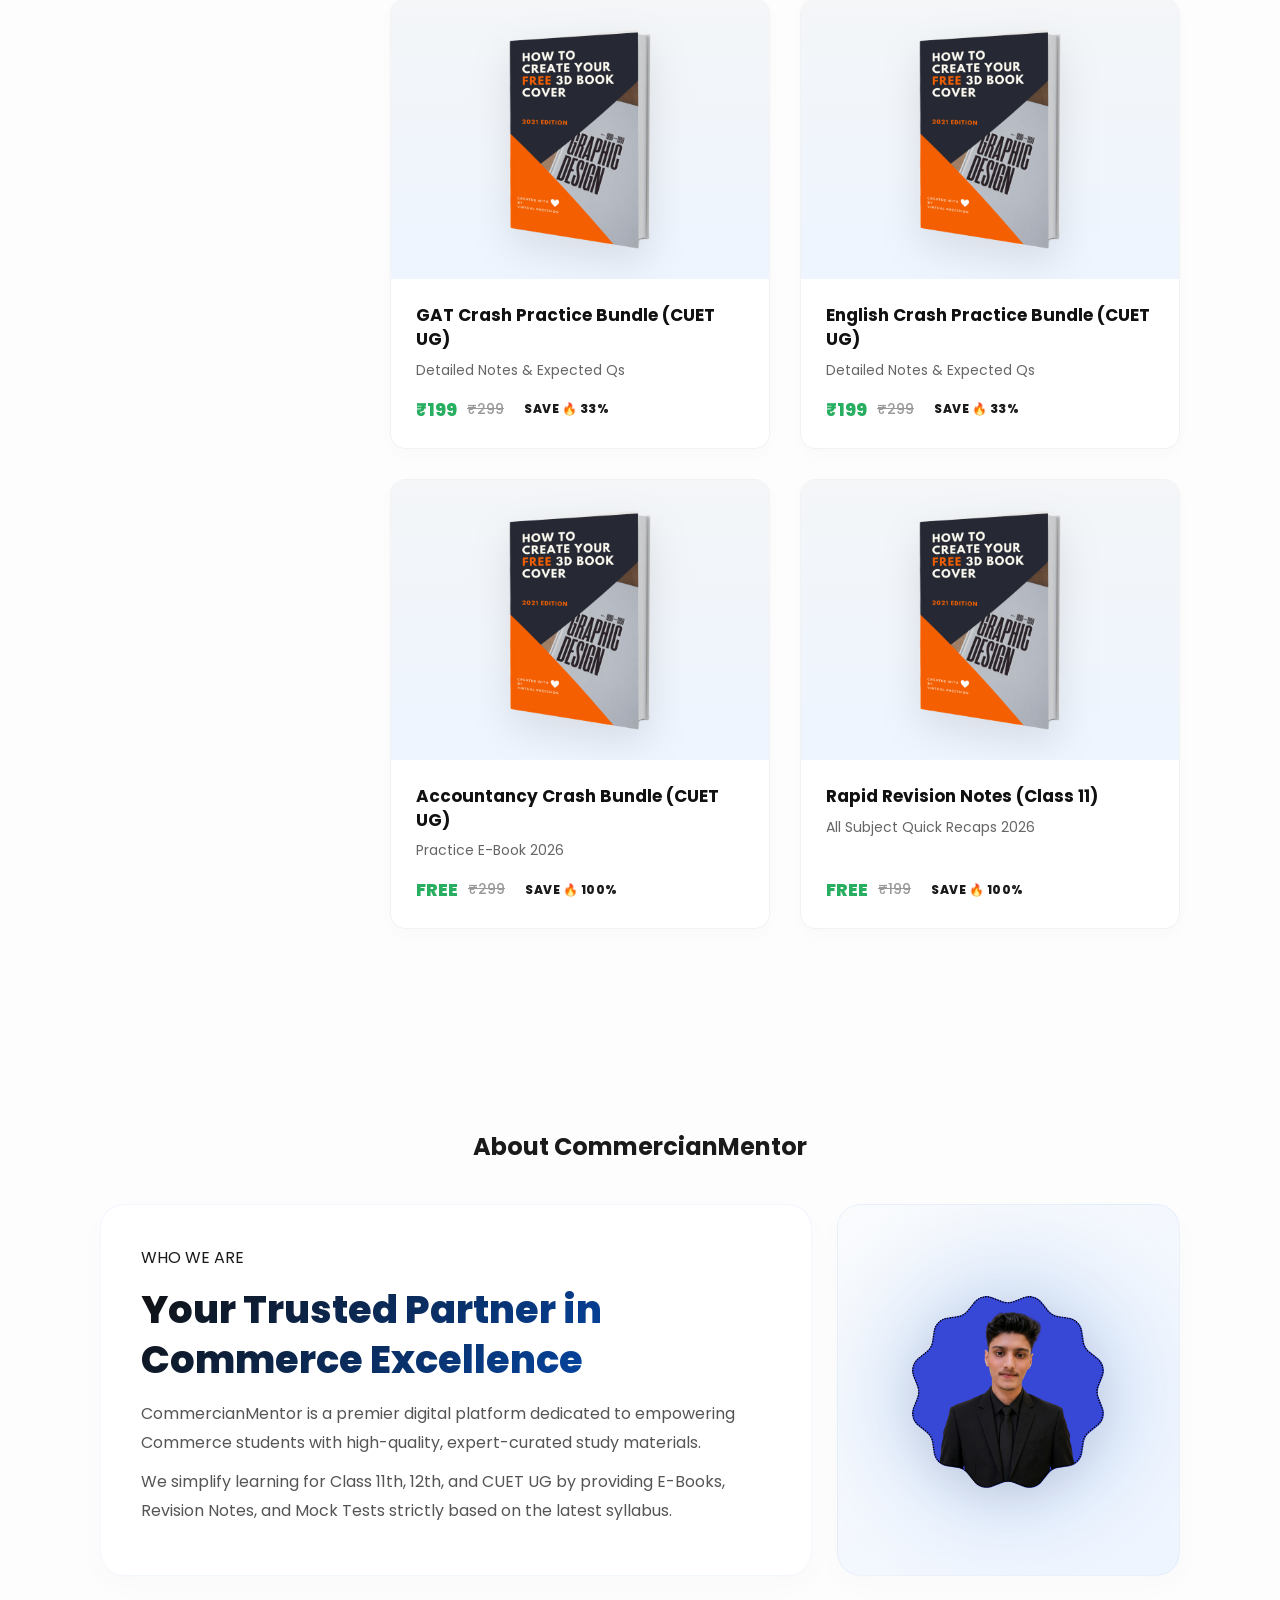
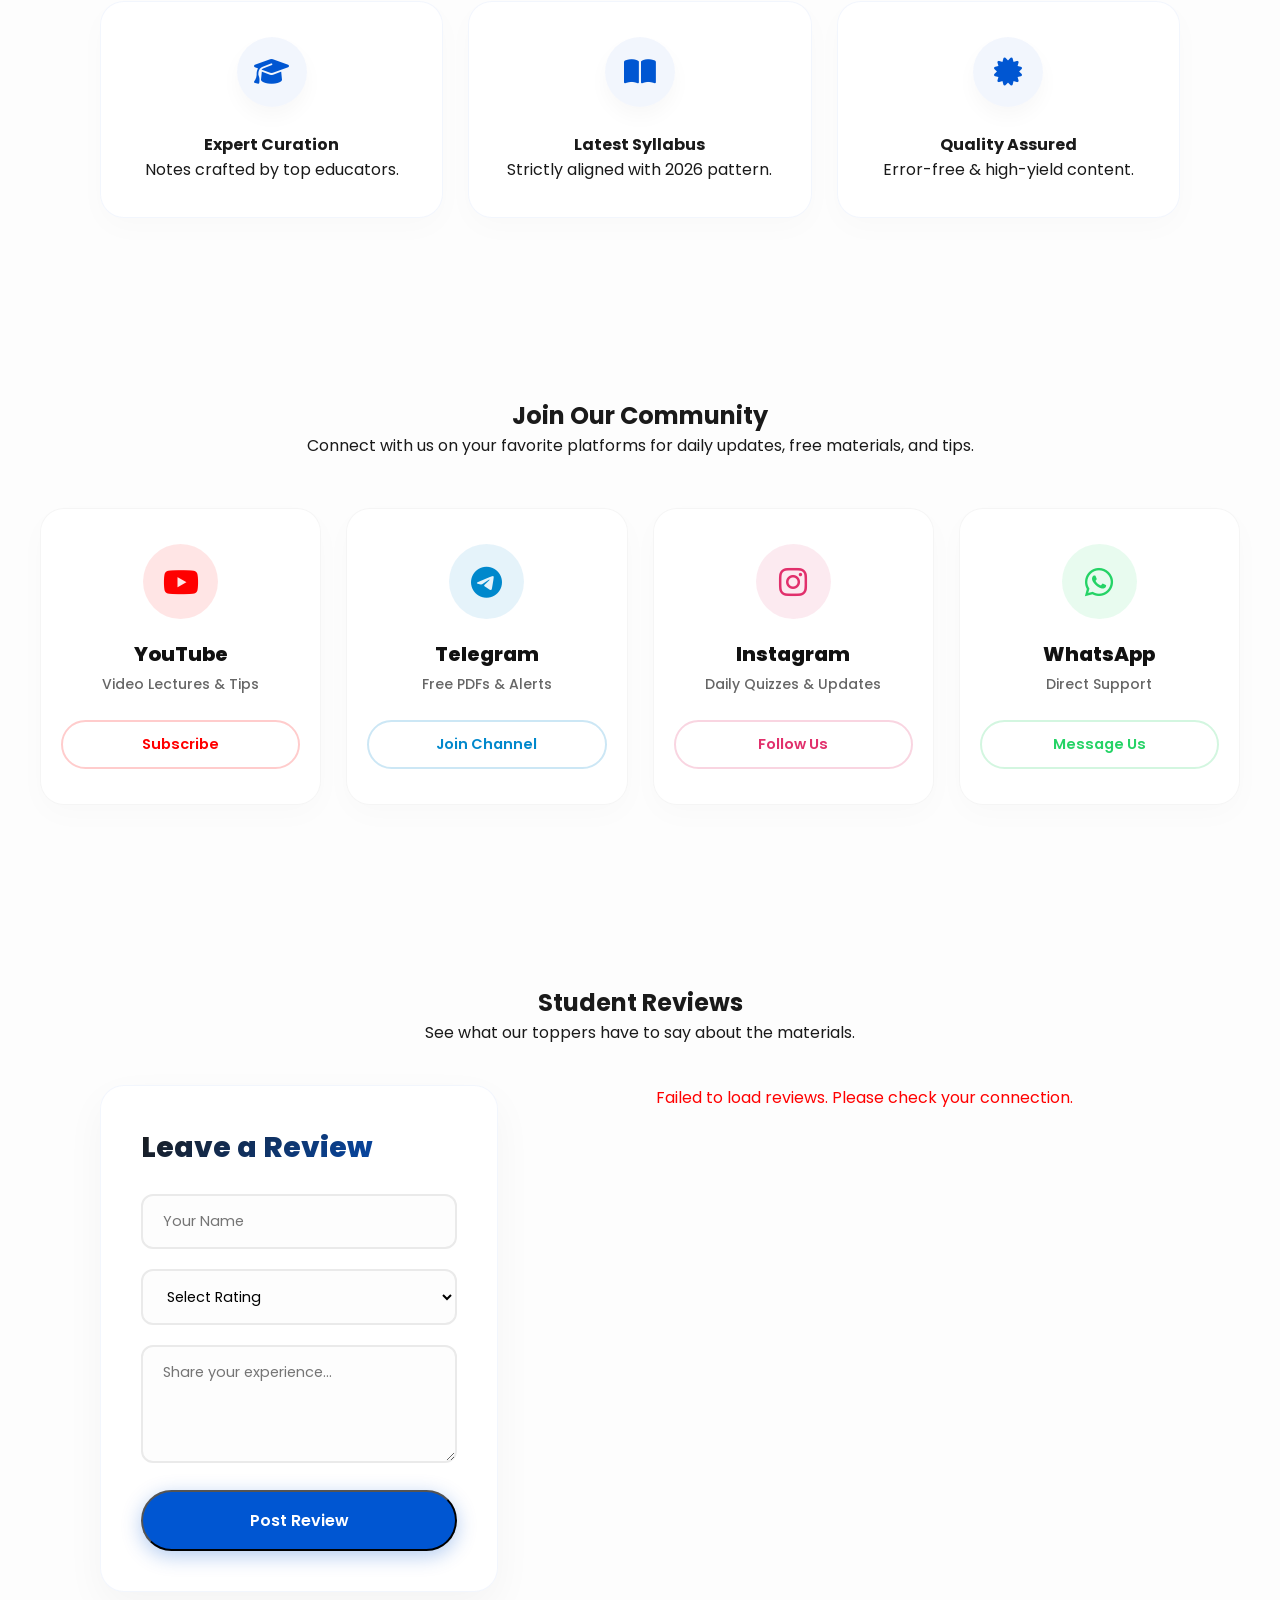
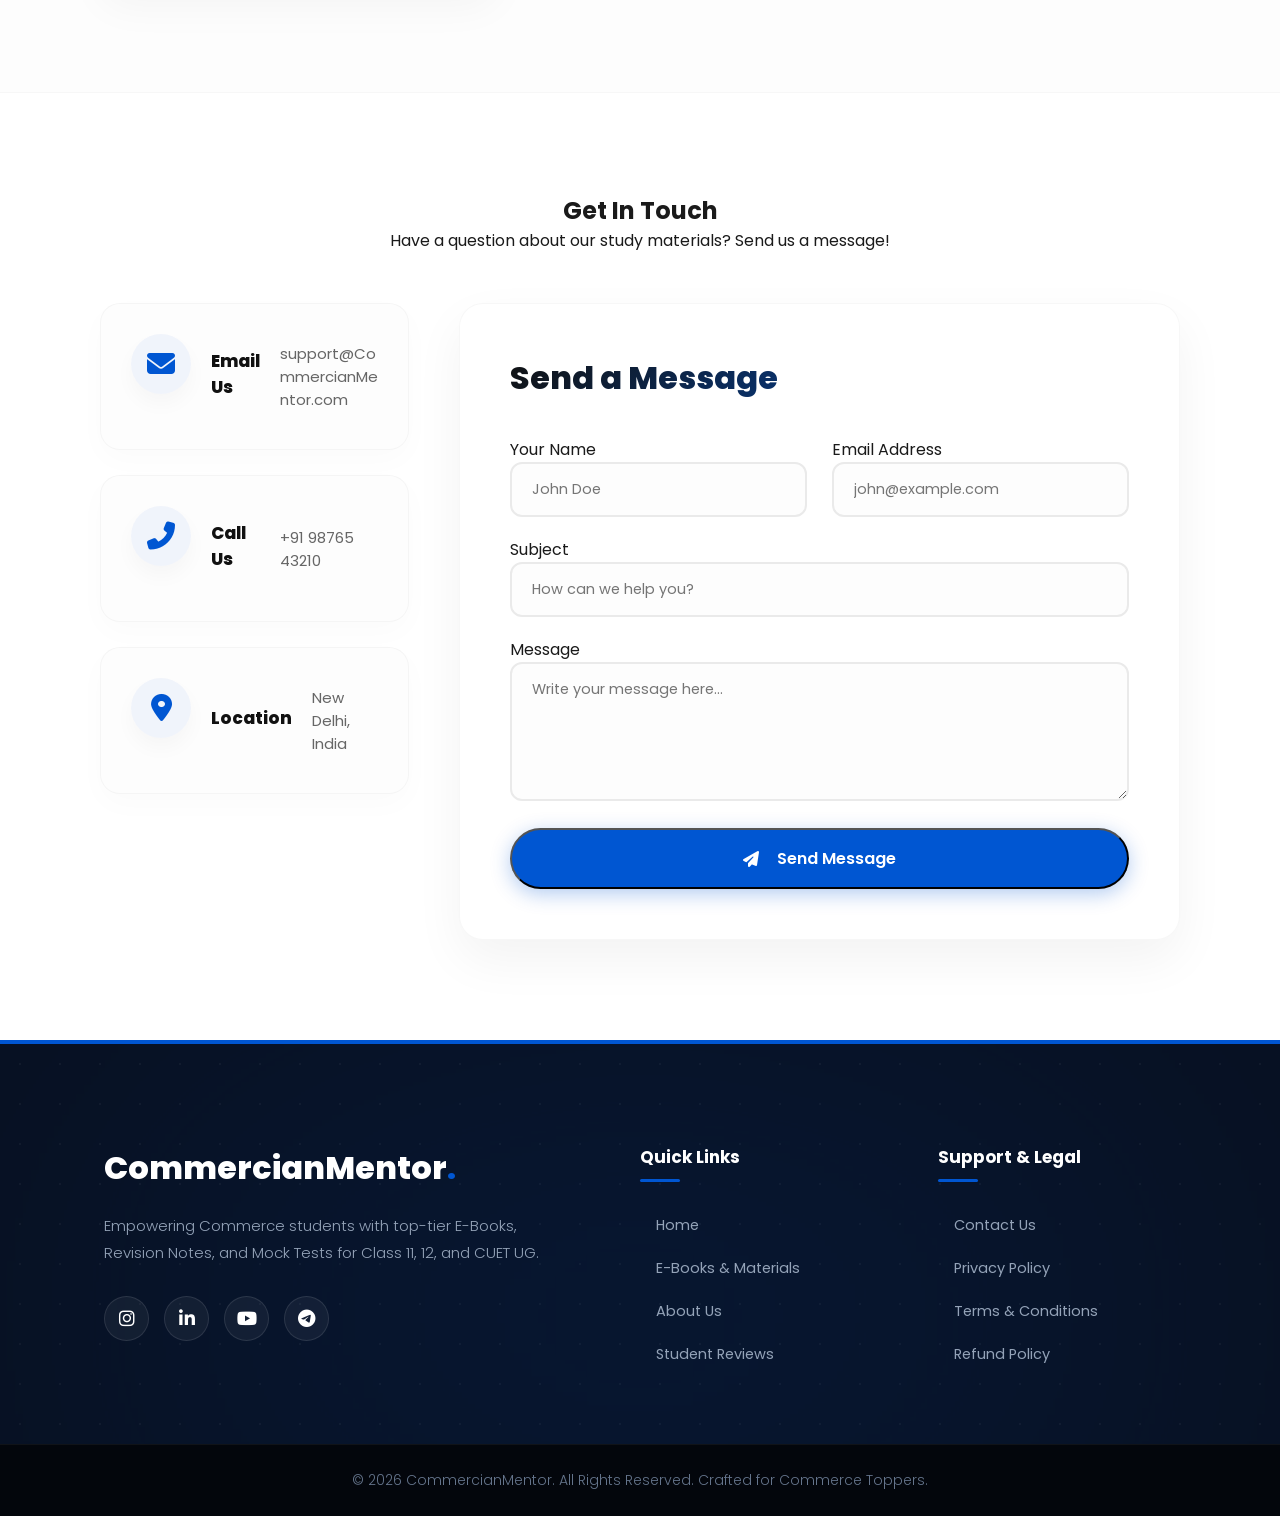
==== commit 6081a516: "Update index.html" ====
--- a/index.html
+++ b/index.html
@@ -54,10 +54,10 @@
             </nav>
 
             <div class="nav-actions">
-                <a href="#cart" class="cart-btn">
+                <!-- <a href="#cart" class="cart-btn">
                     <i class="fas fa-shopping-cart"></i>
                     <span class="cart-count">0</span>
-                </a>
+                </a> -->
                 <a href="#products" class="cta-btn">Shop Now</a>
                 
                 <div class="menu-toggle" id="mobile-menu">
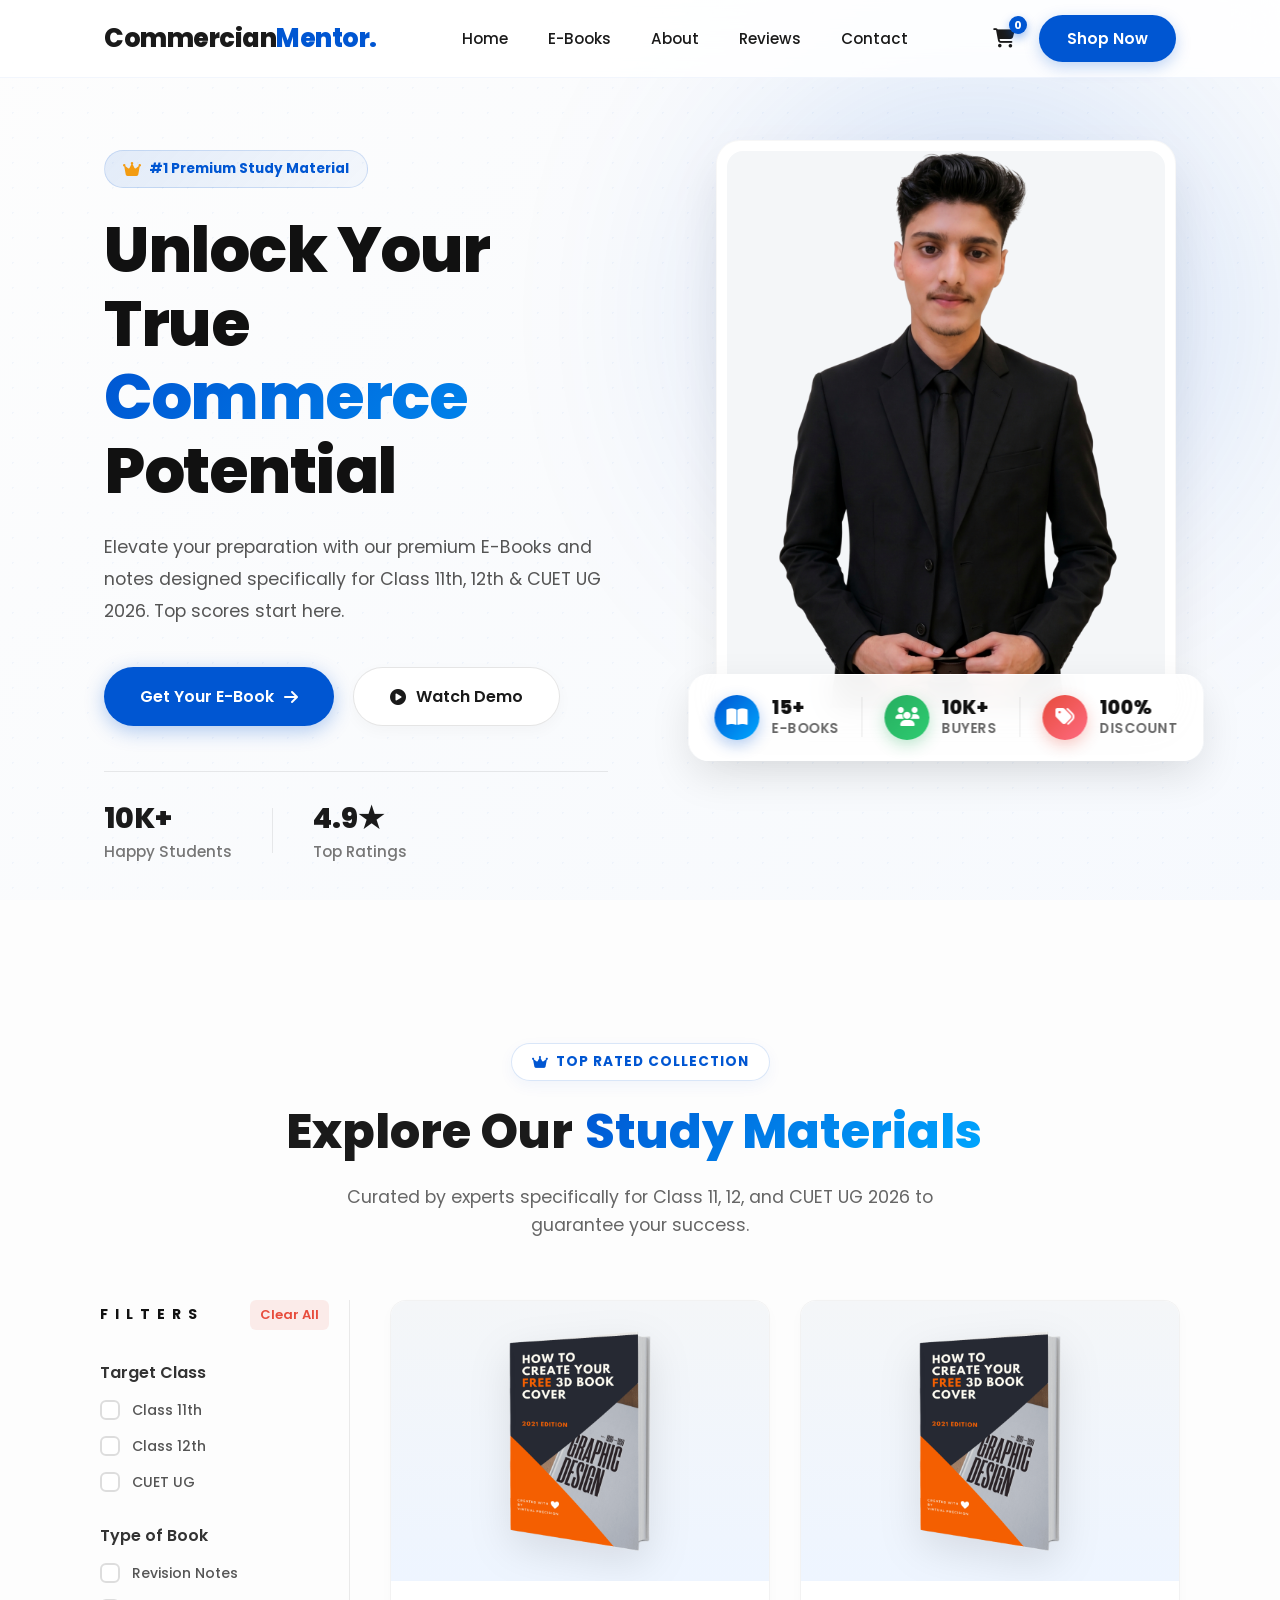
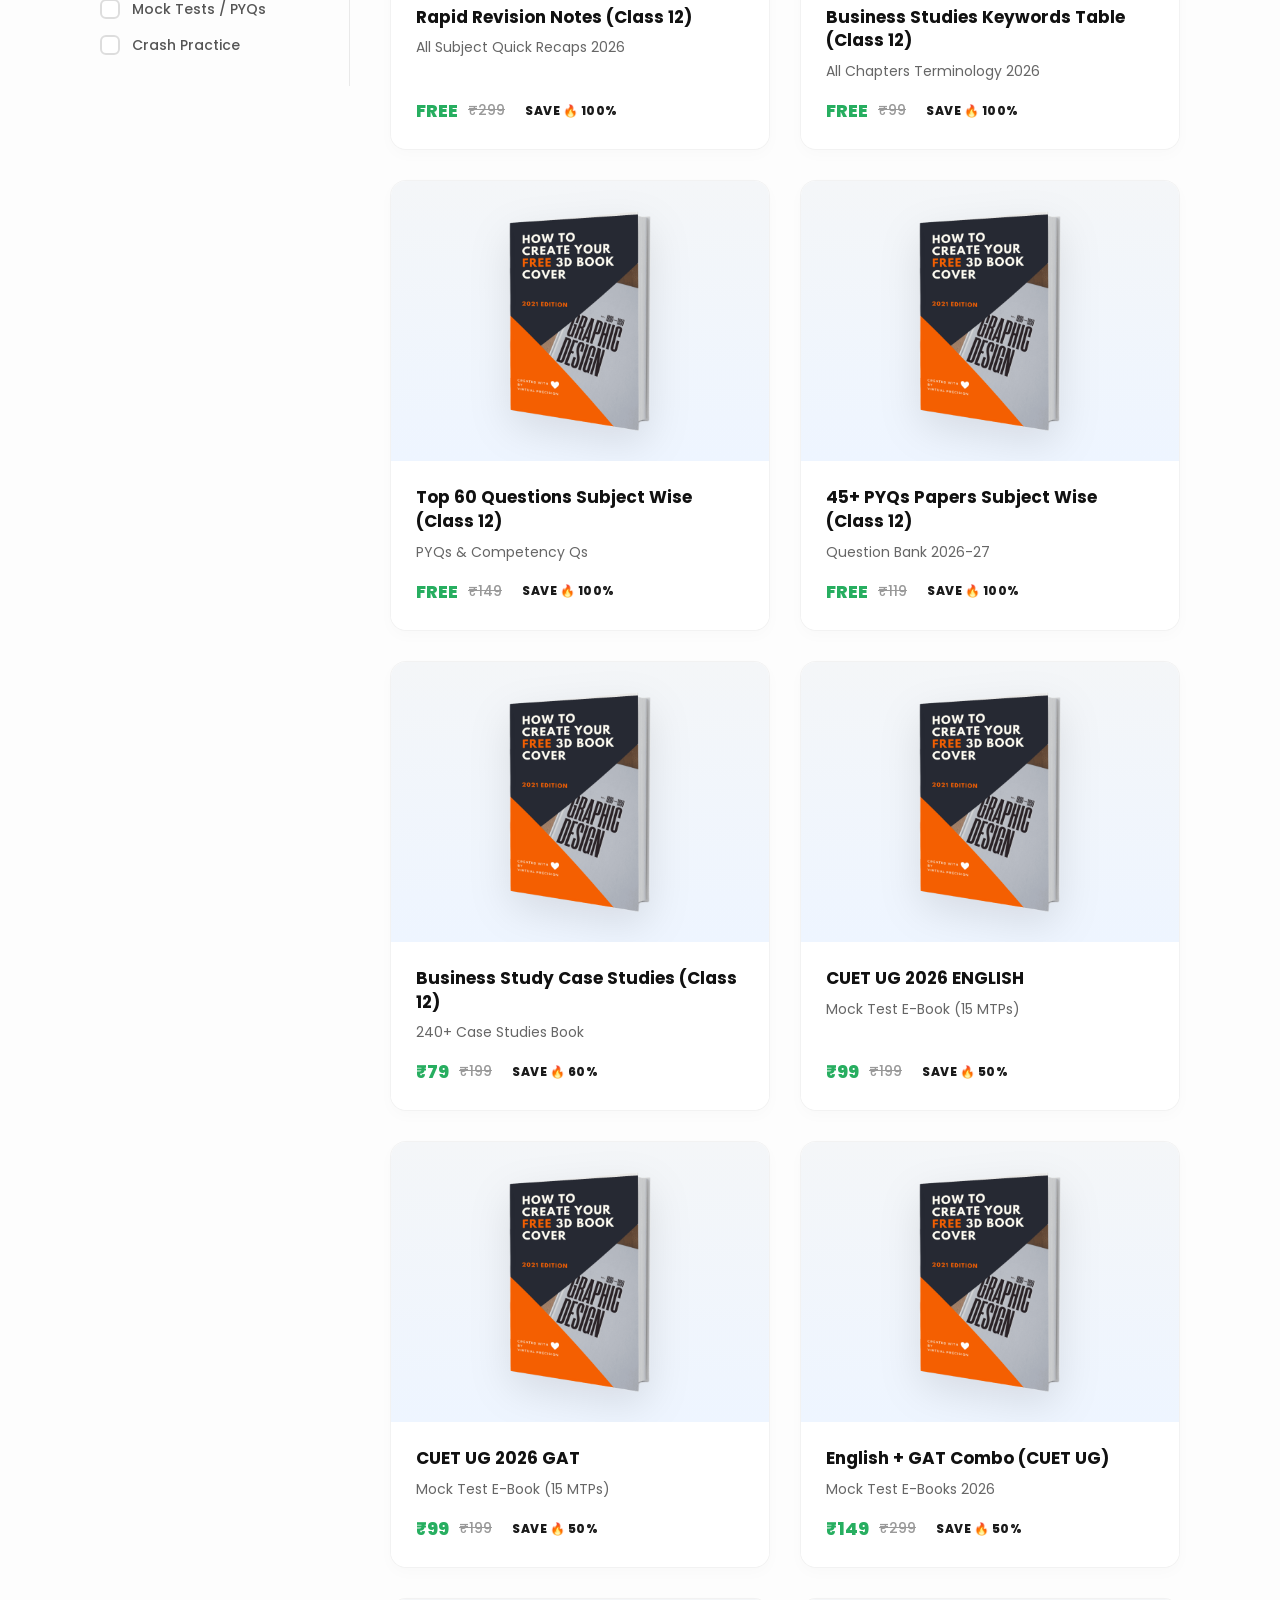
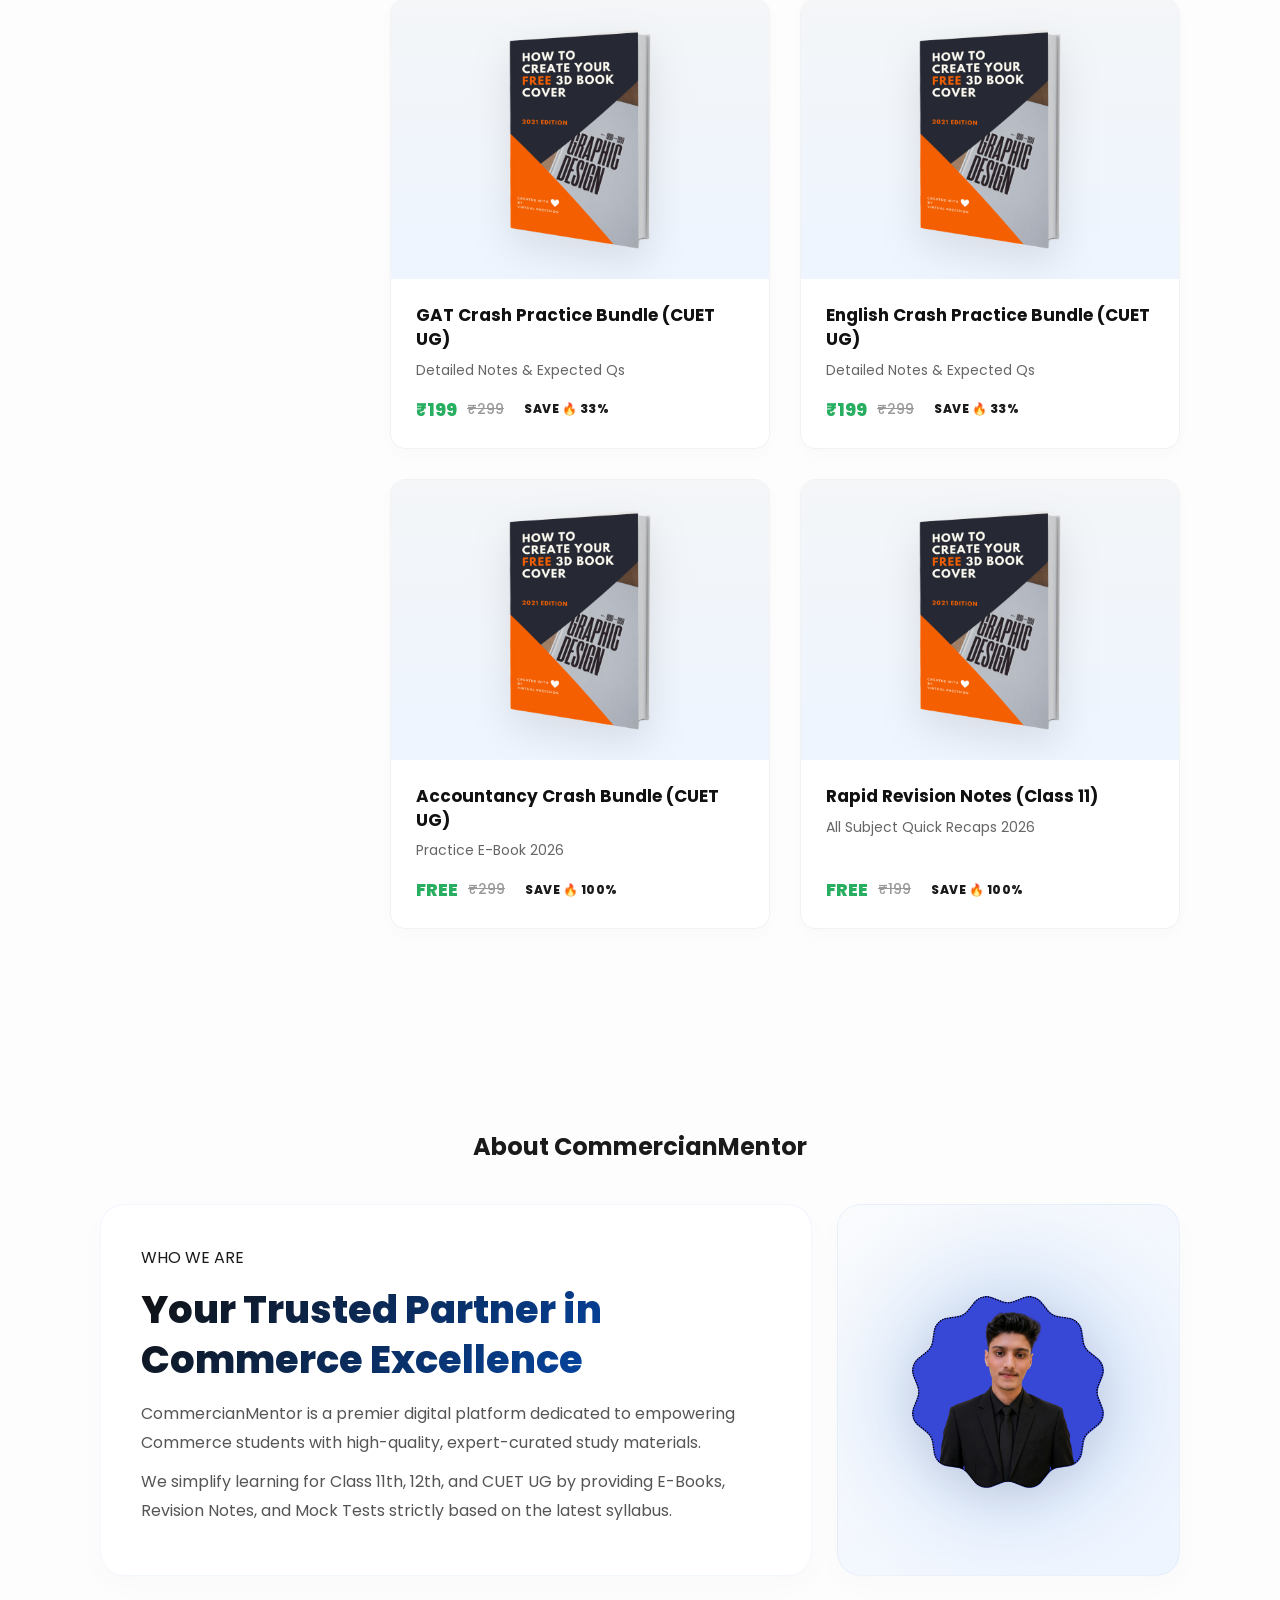
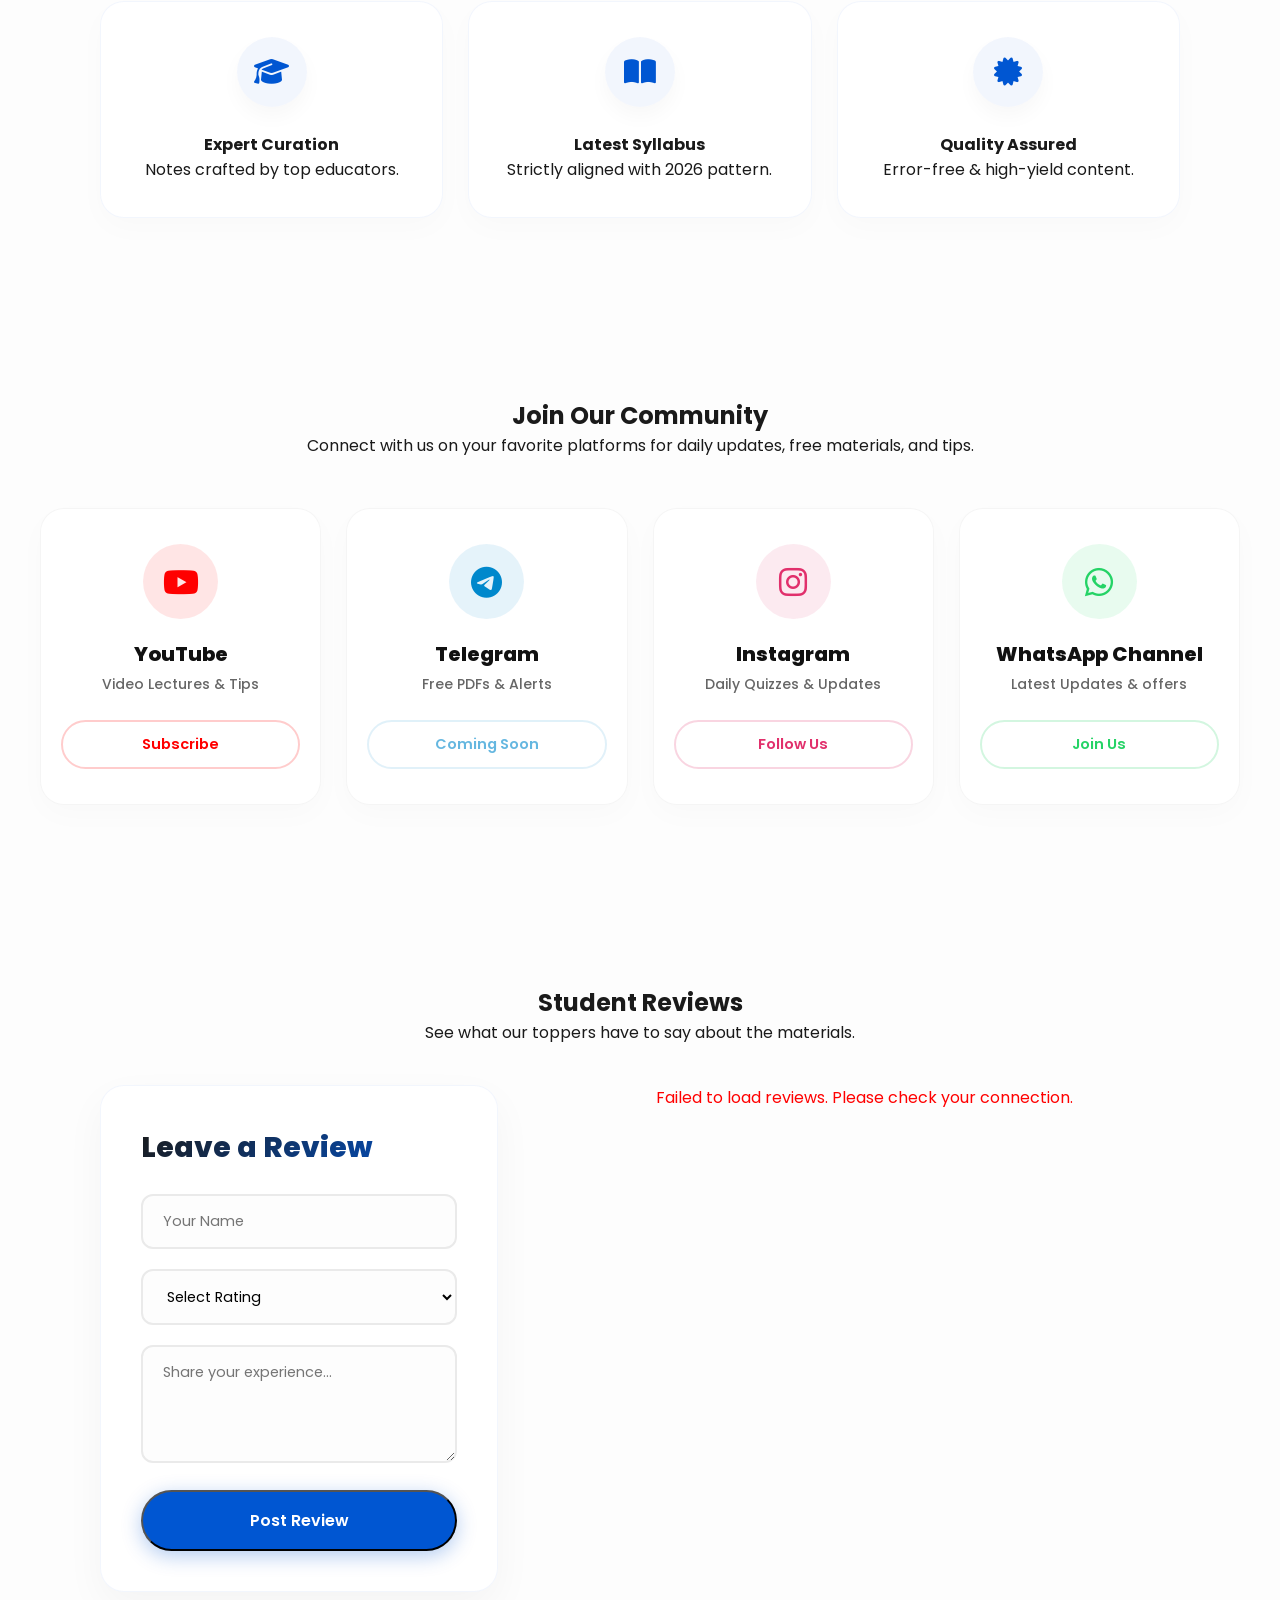
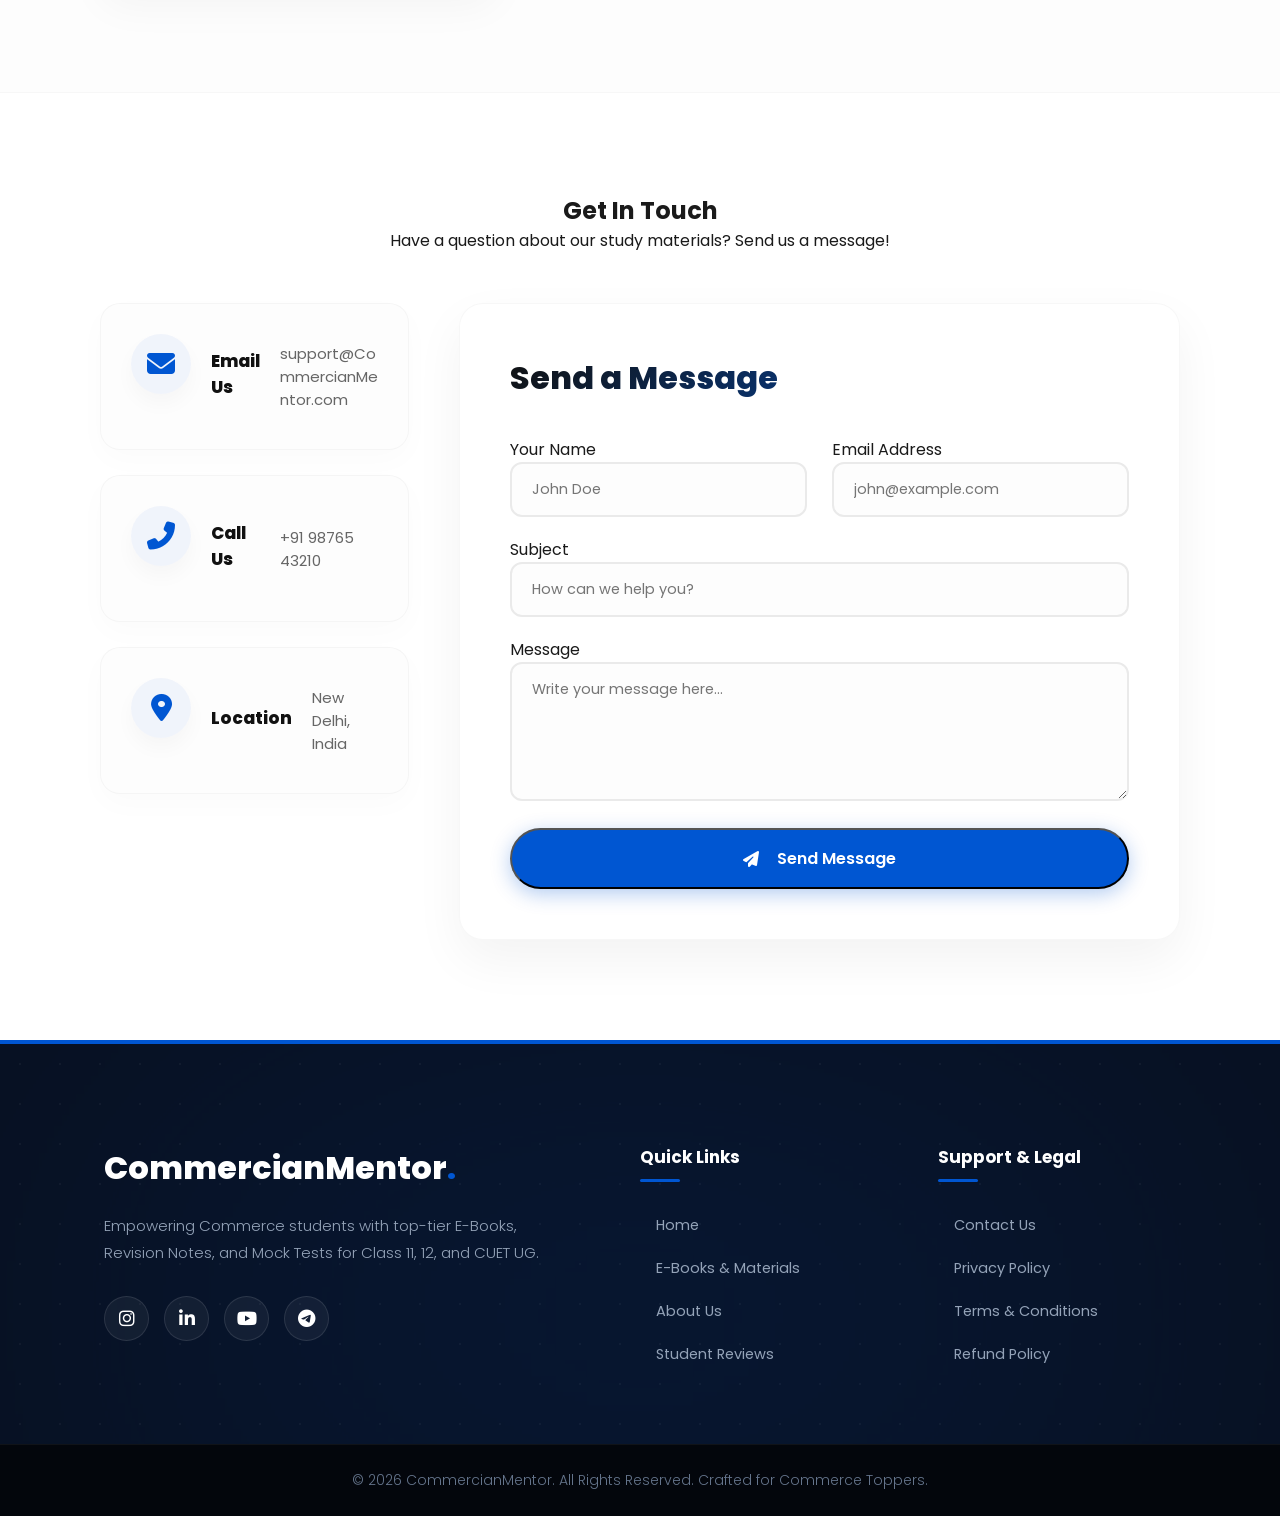
==== commit 3174e077: "Update index.html" ====
--- a/index.html
+++ b/index.html
@@ -14,7 +14,7 @@
     <meta name="robots" content="index, follow"> <!-- Google ko allow karta hai index karne ke liye -->
 
     <!-- 🖼️ Favicon (Browser ke tab me dikhne wala chota logo) -->
-    <link rel="icon" type="image/png" href="favicon.png">
+    <link rel="icon" type="image/png" href="favicon.png" >
     <link rel="apple-touch-icon" href="favicon.png"> <!-- iPhone users ke liye -->
 
     <!-- 🚀 Social Media Preview (Open Graph) - Jab koi WhatsApp/FB par link share karega -->
@@ -54,10 +54,10 @@
             </nav>
 
             <div class="nav-actions">
-                <!-- <a href="#cart" class="cart-btn">
+                <a href="#cart" class="cart-btn">
                     <i class="fas fa-shopping-cart"></i>
                     <span class="cart-count">0</span>
-                </a> -->
+                </a>
                 <a href="#products" class="cta-btn">Shop Now</a>
                 
                 <div class="menu-toggle" id="mobile-menu">
@@ -503,18 +503,19 @@
                         <h3>YouTube</h3>
                         <p>Video Lectures & Tips</p>
                     </div>
-                    <a href="#" target="_blank" class="social-btn">Subscribe</a>
-                </div>
-
-                <!-- Telegram -->
-                <div class="social-card tg-card scroll-reveal">
-                    <div class="social-icon"><i class="fab fa-telegram-plane"></i></div>
-                    <div class="social-info">
-                        <h3>Telegram</h3>
-                        <p>Free PDFs & Alerts</p>
-                    </div>
-                    <a href="#" target="_blank" class="social-btn">Join Channel</a>
-                </div>
+                    <a href="https://youtube.com/@commercian_shiv?si=oceehMdslCqzZ9QV" target="_blank" class="social-btn">Subscribe</a>
+                </div>
+
+  <!-- Telegram -->
+<div class="social-card tg-card scroll-reveal">
+    <div class="social-icon"><i class="fab fa-telegram-plane"></i></div>
+    <div class="social-info">
+        <h3>Telegram</h3>
+        <p>Free PDFs & Alerts</p>
+    </div>
+    <!-- Button text changed to Coming Soon, link disabled, and click blocked -->
+    <a href="javascript:void(0);" class="social-btn" style="pointer-events: none; cursor: default; opacity: 0.6;">Coming Soon</a>
+</div>
 
                 <!-- Instagram -->
                 <div class="social-card ig-card scroll-reveal">
@@ -523,17 +524,17 @@
                         <h3>Instagram</h3>
                         <p>Daily Quizzes & Updates</p>
                     </div>
-                    <a href="#" target="_blank" class="social-btn">Follow Us</a>
+                    <a href="https://www.instagram.com/commercians_mentor?igsh=MXdxeGVvZ3MyNHQzYQ==" target="_blank" class="social-btn">Follow Us</a>
                 </div>
 
                 <!-- WhatsApp -->
                 <div class="social-card wa-card scroll-reveal">
                     <div class="social-icon"><i class="fab fa-whatsapp"></i></div>
                     <div class="social-info">
-                        <h3>WhatsApp</h3>
-                        <p>Direct Support</p>
-                    </div>
-                    <a href="#" target="_blank" class="social-btn">Message Us</a>
+                        <h3>WhatsApp Channel</h3>
+                        <p>Latest Updates & offers</p>
+                    </div>
+                    <a href="https://whatsapp.com/channel/0029VadpppSHQbRxlm3sty2Z" target="_blank" class="social-btn">Join Us</a>
                 </div>
             </div>
         </div>
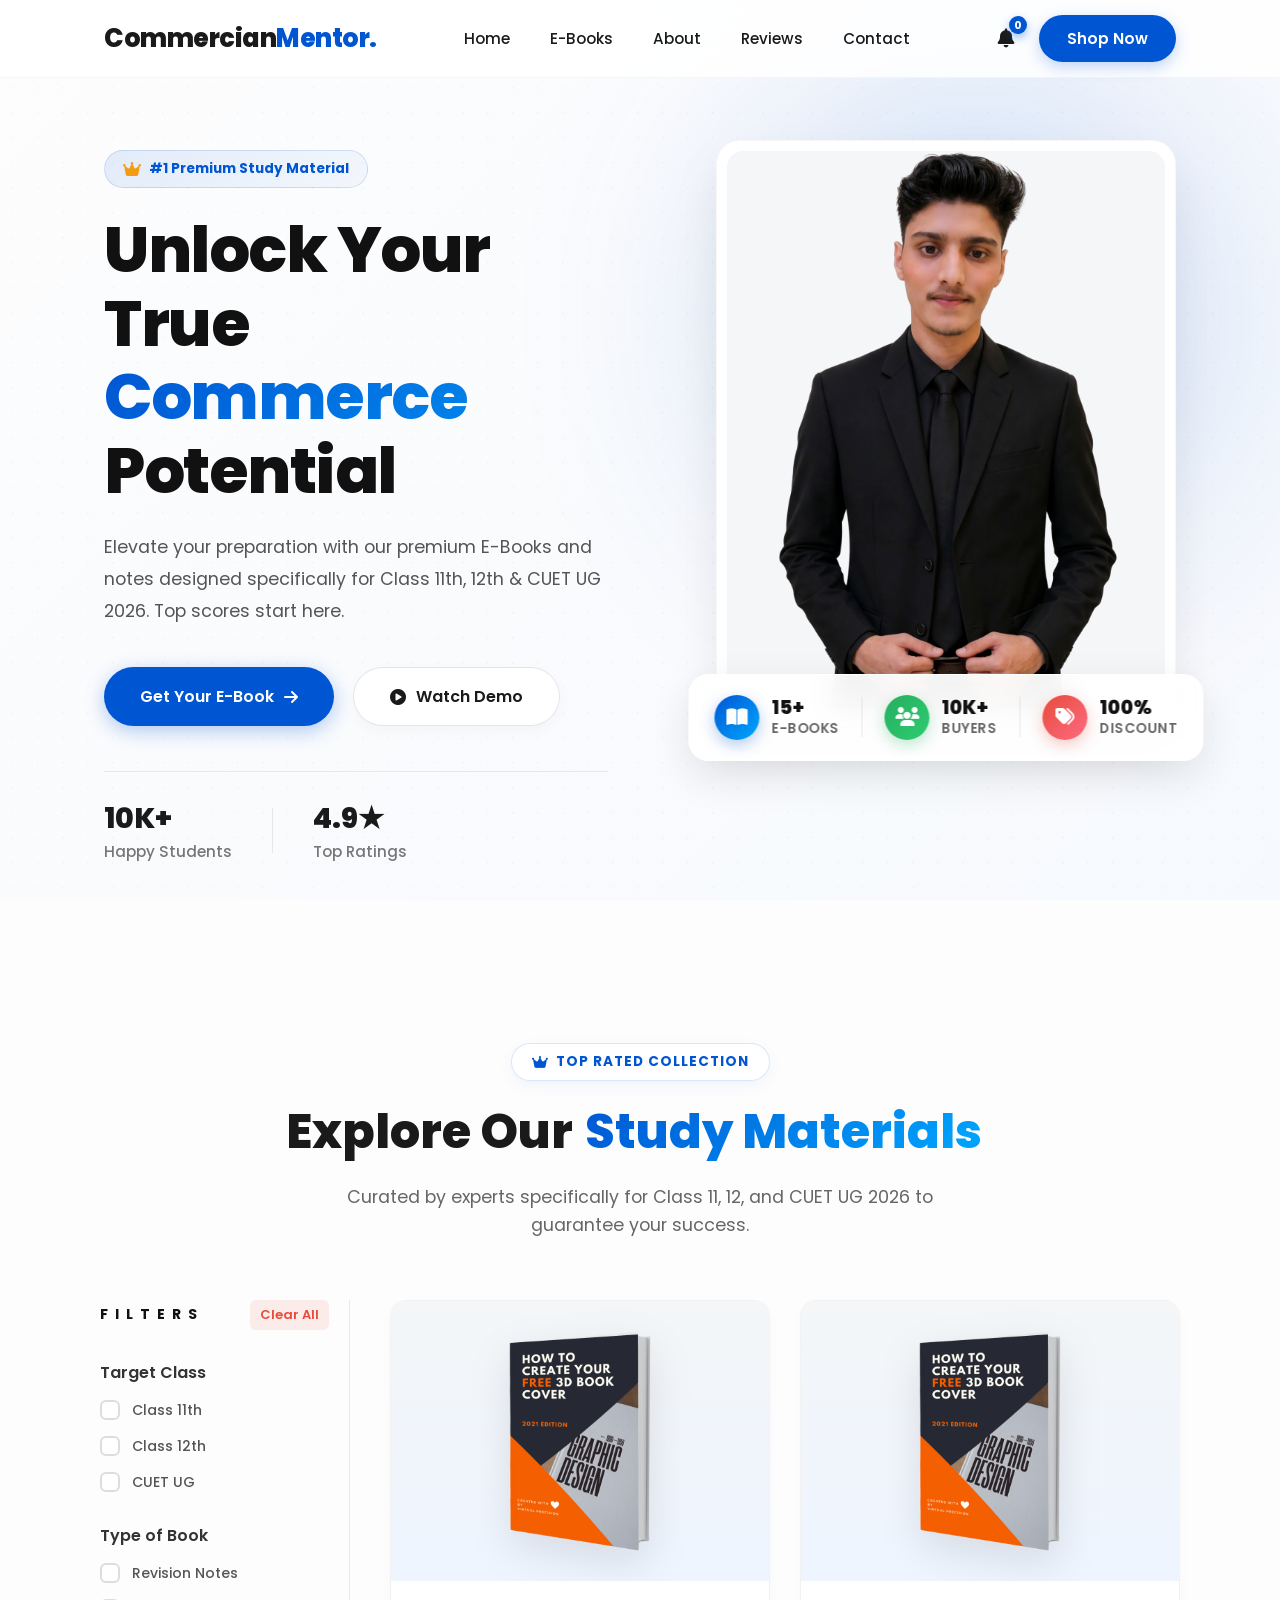
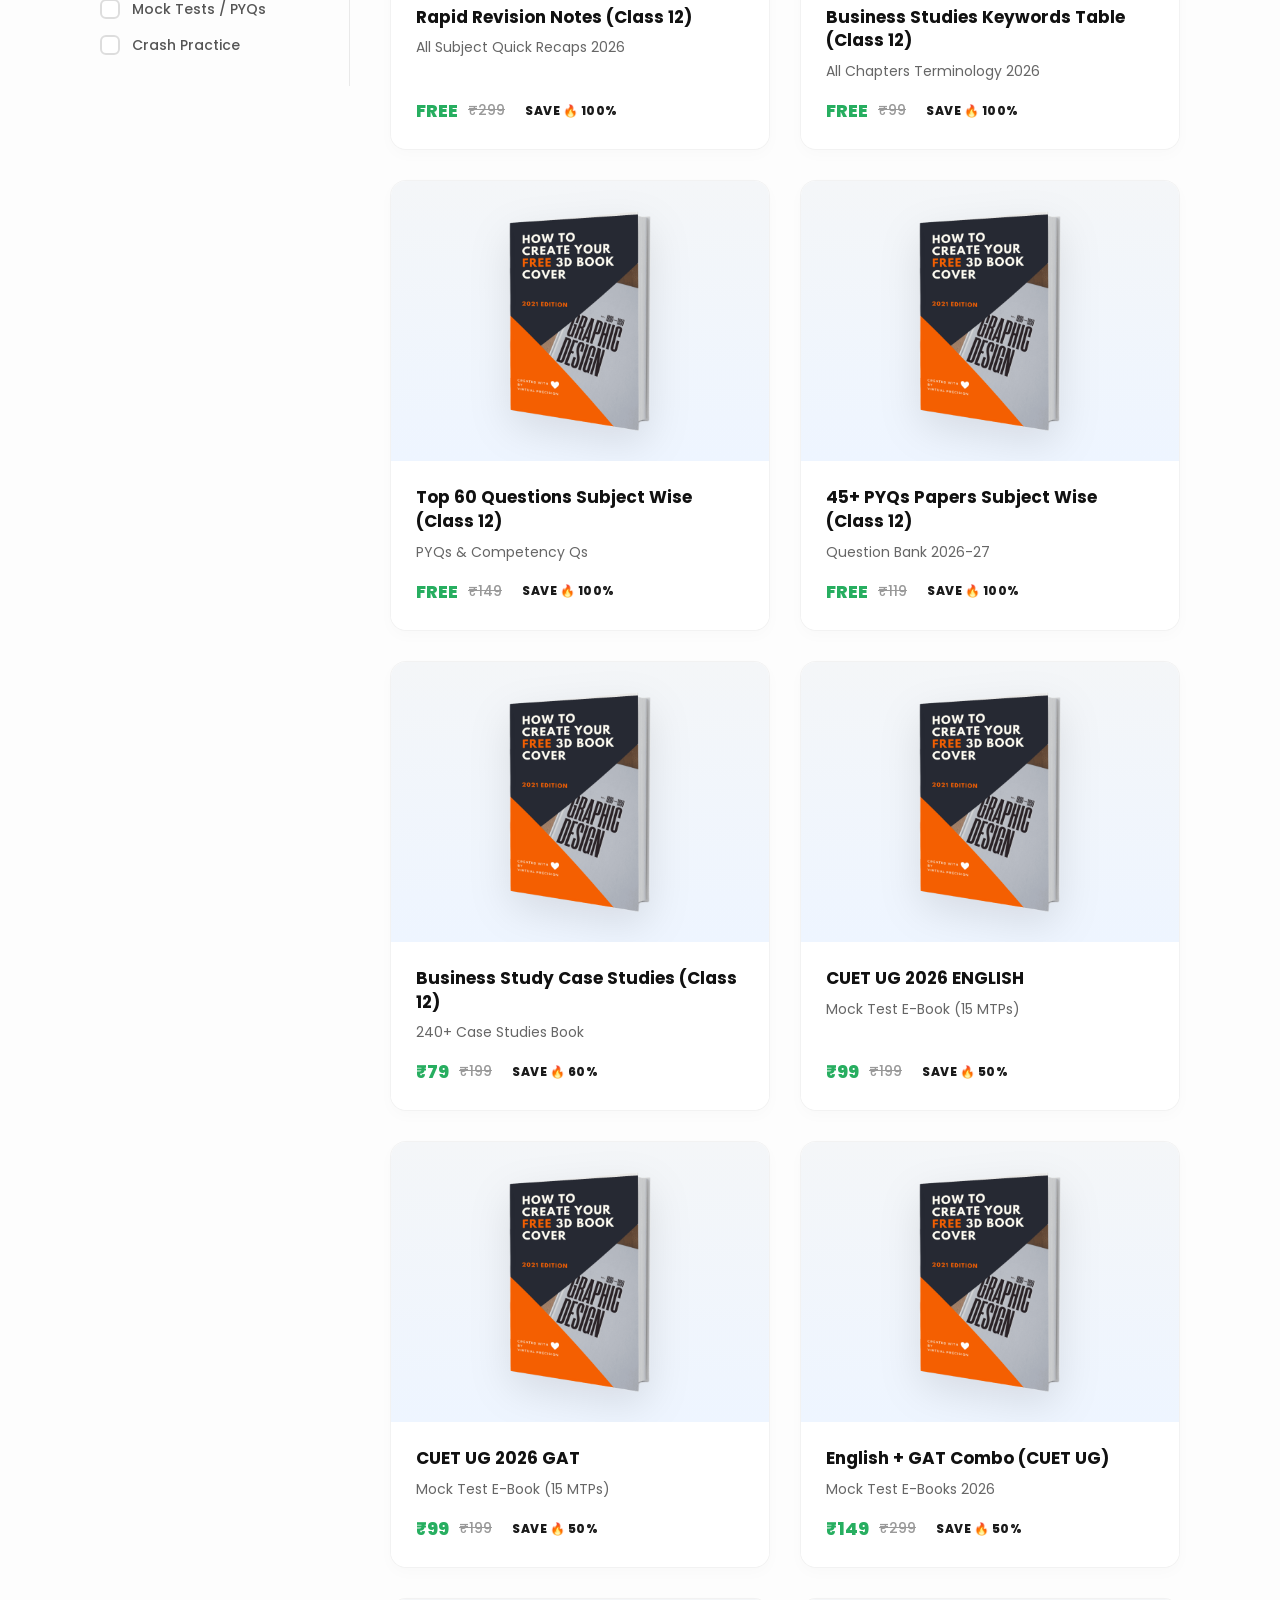
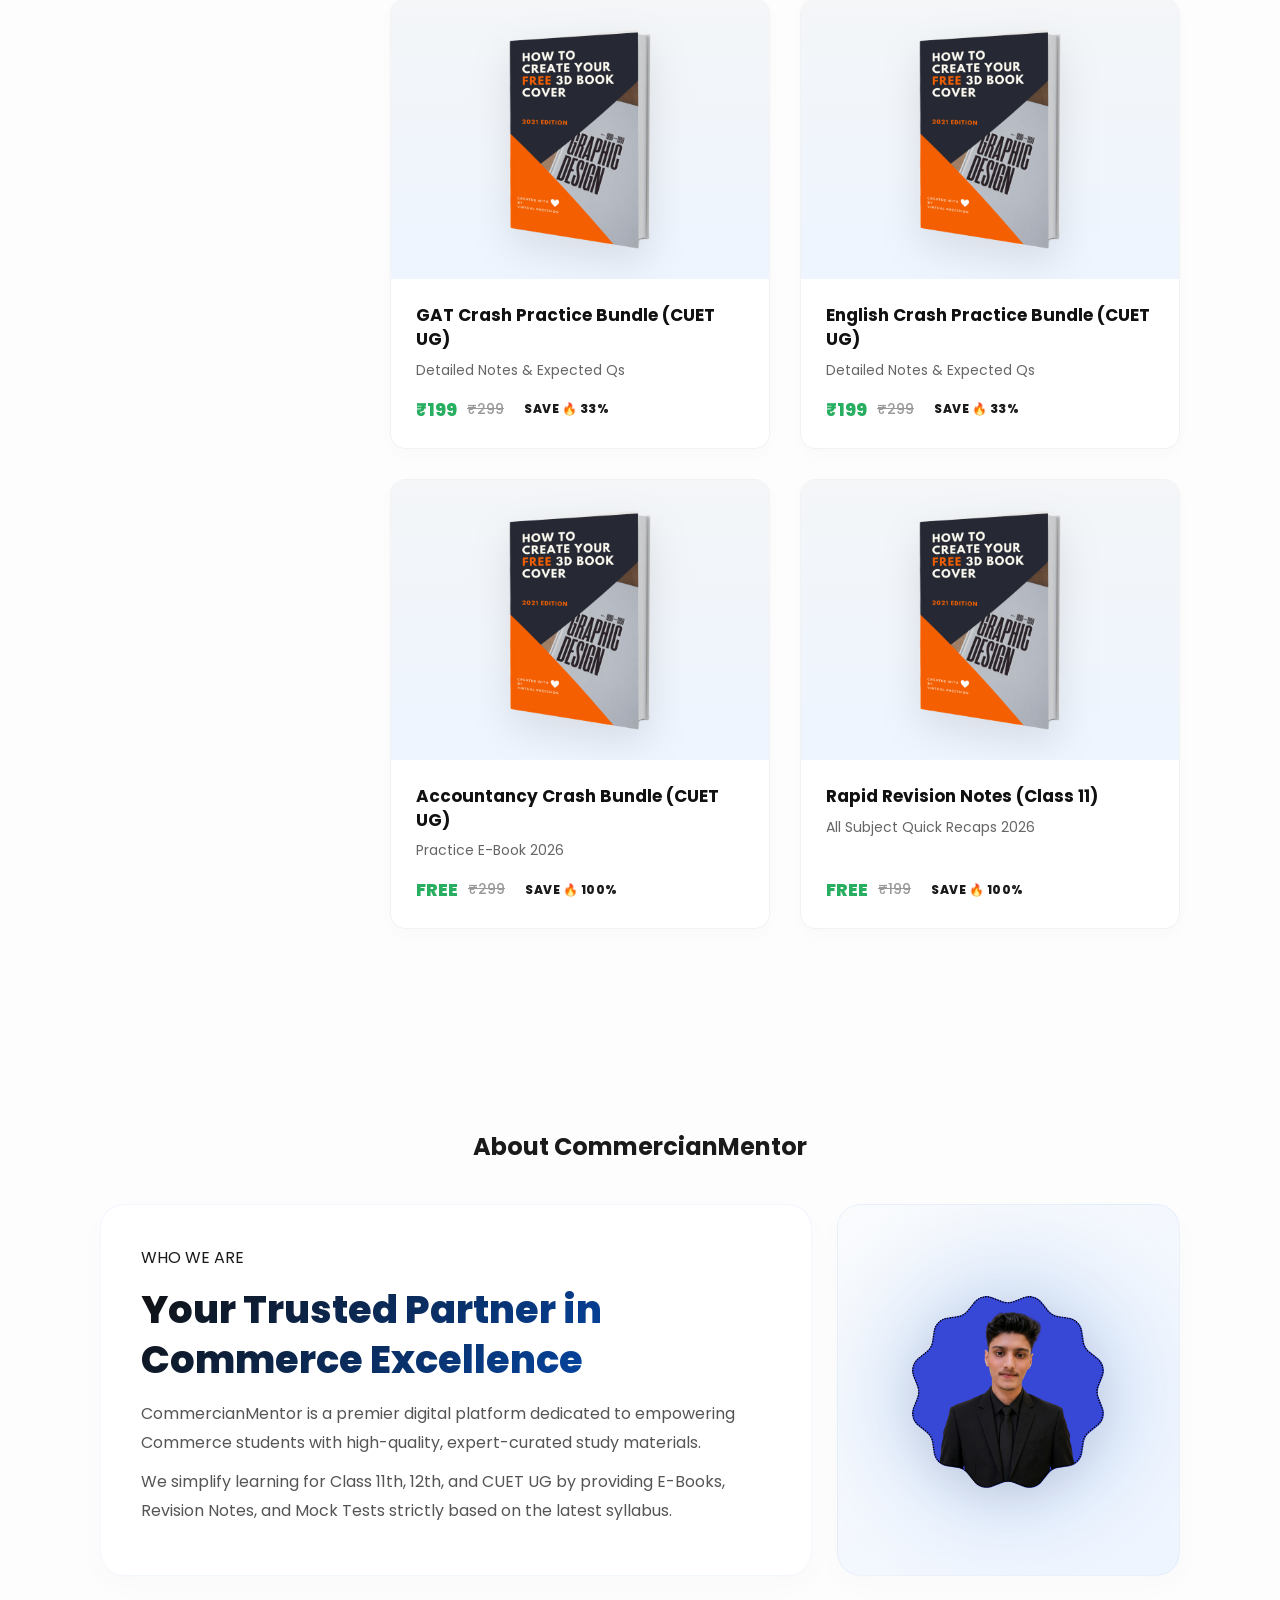
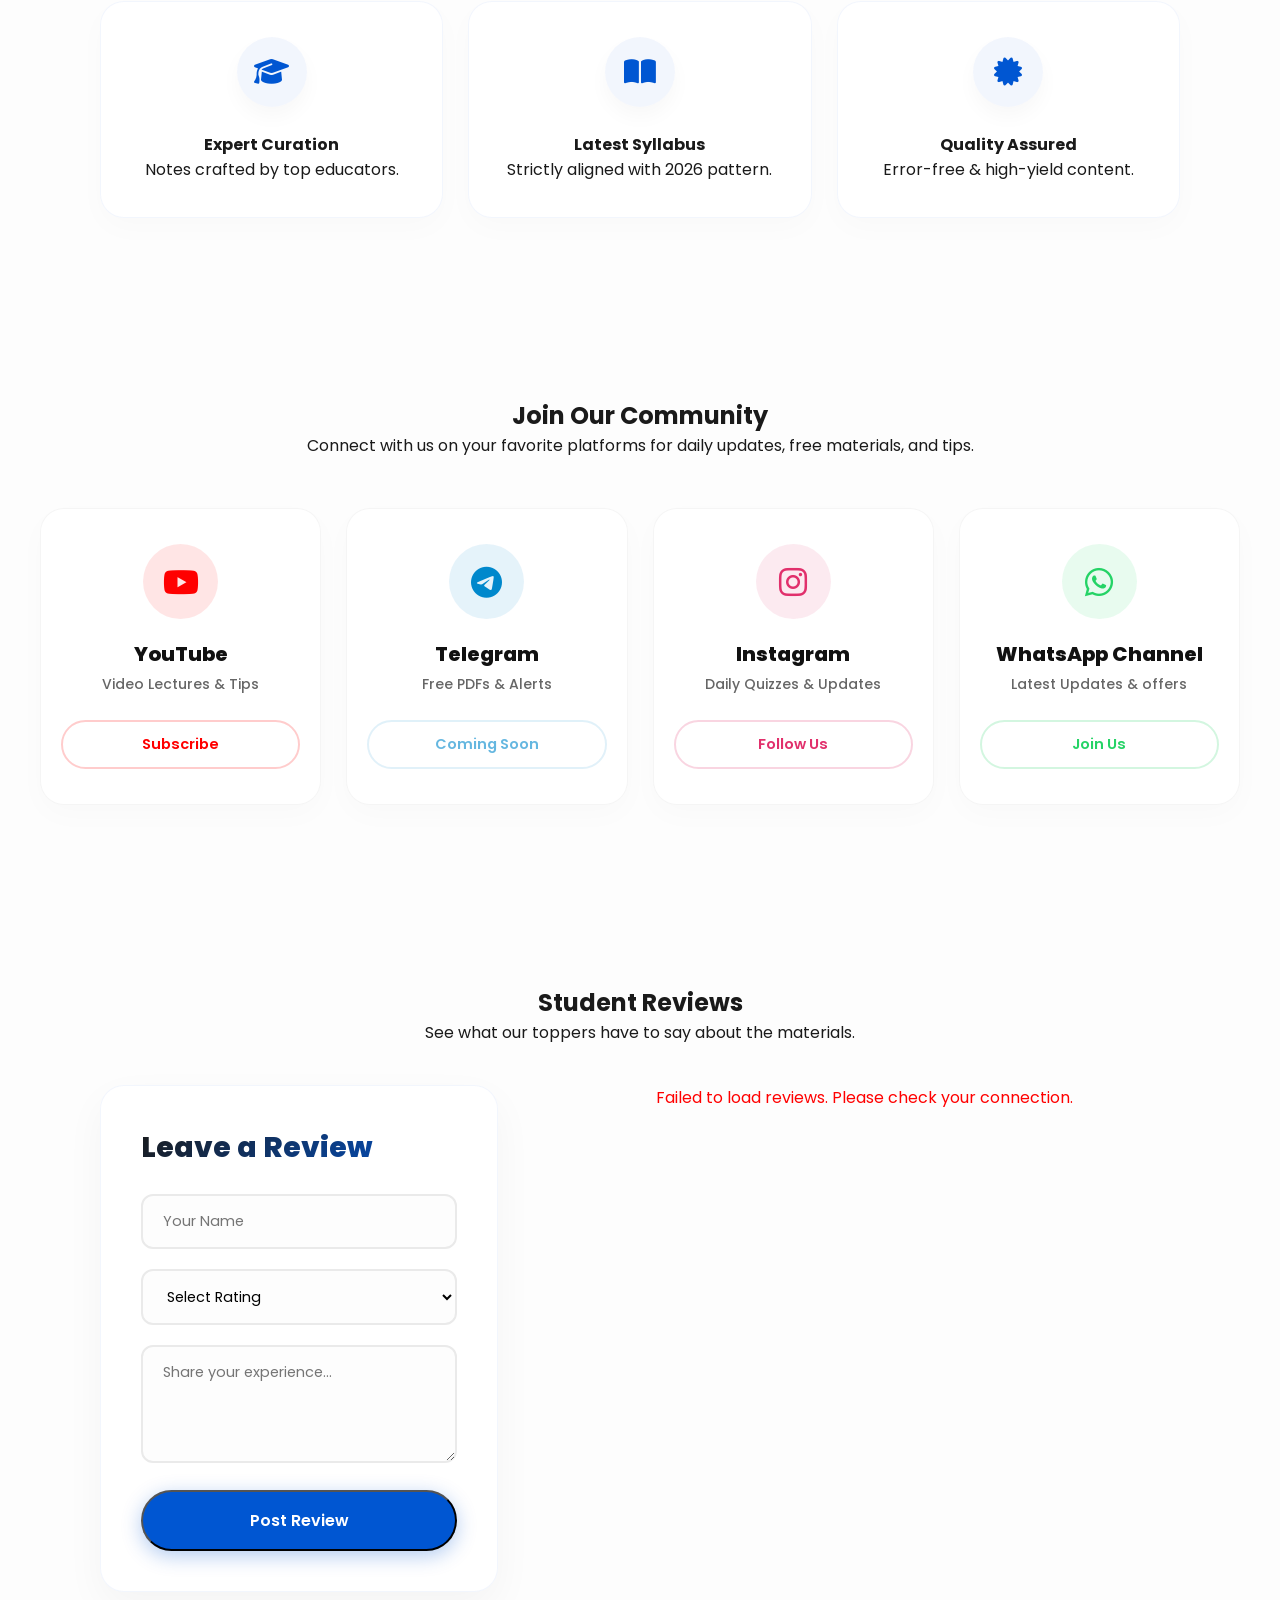
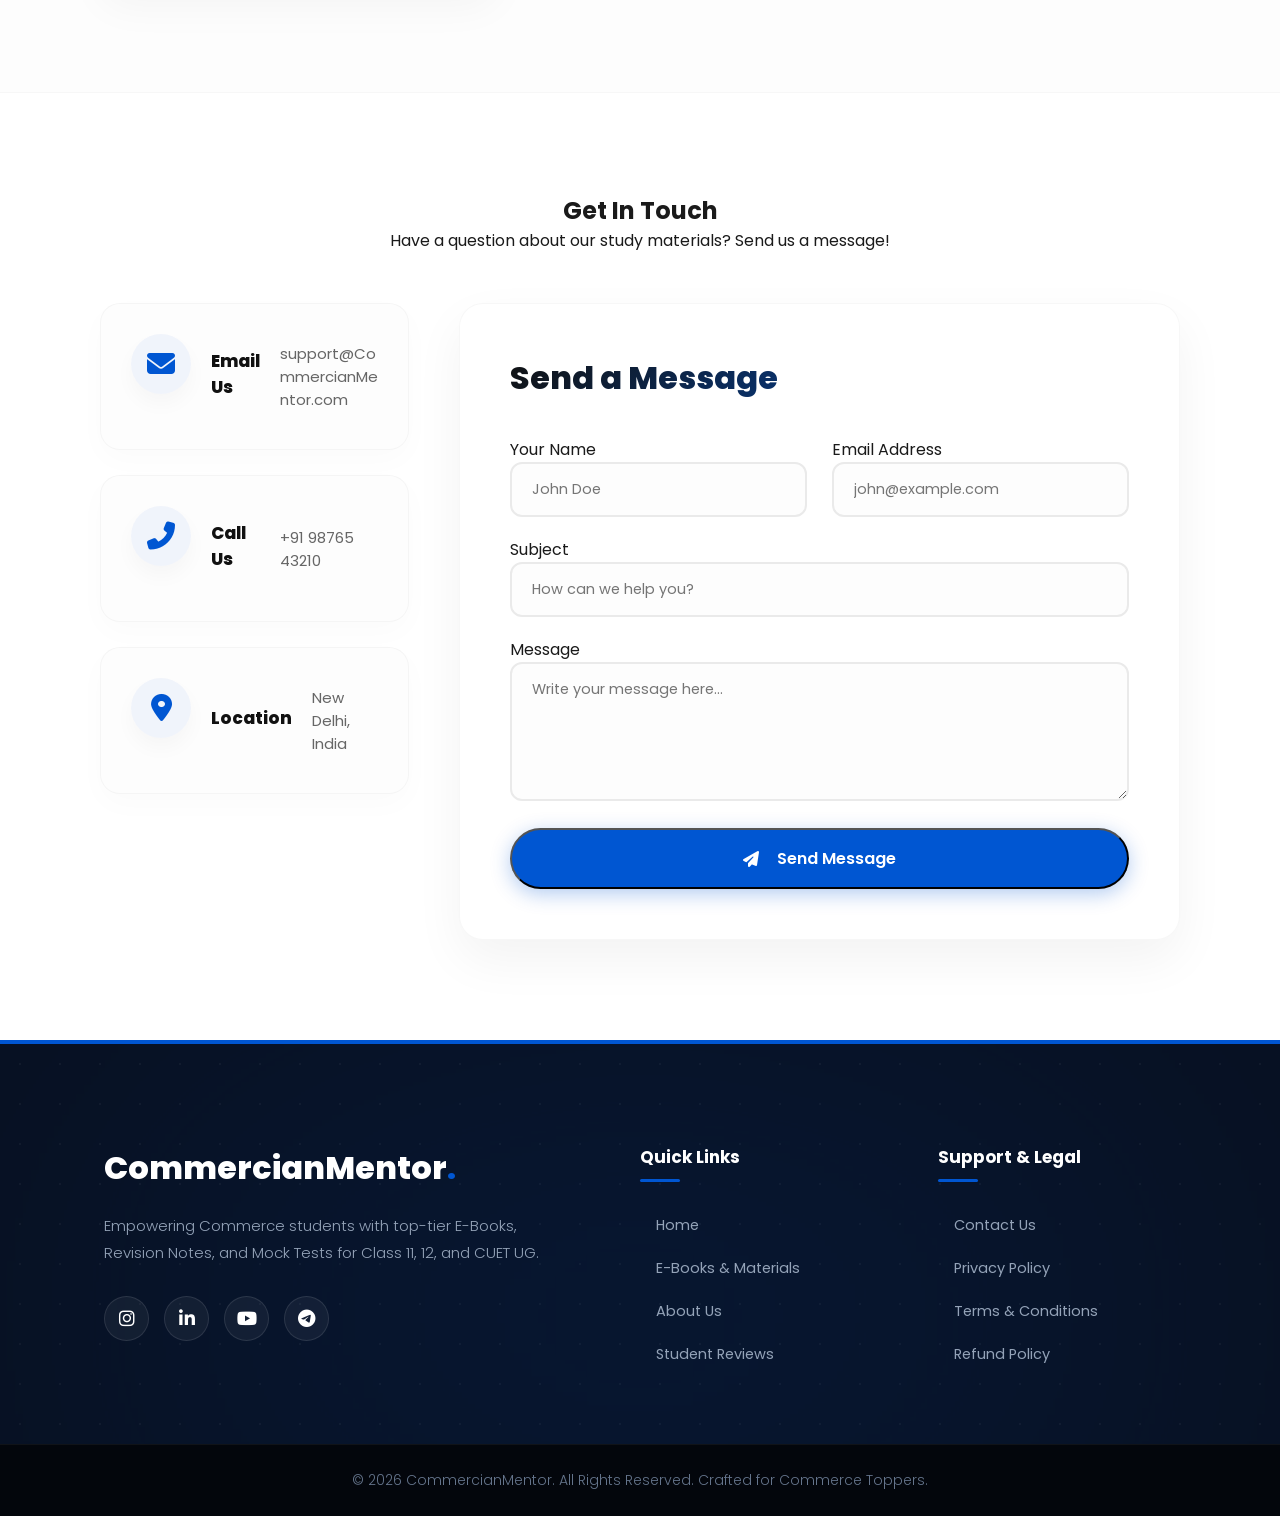
==== commit 760a3cb2: "Update index.html" ====
--- a/index.html
+++ b/index.html
@@ -55,7 +55,7 @@
 
             <div class="nav-actions">
                 <a href="#cart" class="cart-btn">
-                    <i class="fas fa-shopping-cart"></i>
+                    <i class="fa-solid fa-bell"></i>
                     <span class="cart-count">0</span>
                 </a>
                 <a href="#products" class="cta-btn">Shop Now</a>
--- a/style.css
+++ b/style.css
@@ -241,11 +241,25 @@
 .custom-checkbox input:checked ~ .checkmark:after { display: block; }
 .custom-checkbox .checkmark:after { left: 6px; top: 2px; width: 5px; height: 10px; border: solid #fff; border-width: 0 2px 2px 0; transform: rotate(45deg); }
 
+/* Mobile Sticky Filter Fix - REMOVED STICKY */
 @media (max-width: 900px) {
     .shop-layout { flex-direction: column; width: 100%; }
-    .sidebar { width: 100%; border-right: none; border-bottom: 1px solid rgba(0,0,0,0.1); padding: 15px 20px; position: sticky; top: 60px; z-index: 100; background: rgba(255,255,255,0.95); backdrop-filter: blur(10px); border-radius: 12px; box-shadow: 0 10px 20px rgba(0,0,0,0.05); display: flex; flex-direction: column; gap: 10px; }
+    .sidebar { 
+        width: 100%; 
+        border-right: none; 
+        border-bottom: 1px solid rgba(0,0,0,0.1); 
+        padding: 15px 20px; 
+        position: static; /* 🚨 Yahan sticky hata ke static kar diya 🚨 */
+        background: rgba(255,255,255,0.95);
+        backdrop-filter: blur(10px);
+        border-radius: 12px;
+        box-shadow: 0 10px 20px rgba(0,0,0,0.05);
+        display: flex; flex-direction: column; gap: 10px;
+    }
     .filter-header { width: 100%; margin-bottom: 5px; }
     .filter-group { margin-bottom: 0; display: flex; flex-wrap: wrap; gap: 15px; align-items: center;}
+    .filter-group h4 { margin-bottom: 0; margin-right: 10px; }
+    .custom-checkbox { margin-bottom: 0; }
 }
 @media (max-width: 576px) { .product-grid { grid-template-columns: 1fr; width: 100%; } }
 
@@ -329,9 +343,17 @@
 .avatar { width: 50px; height: 50px; background: linear-gradient(135deg, var(--primary-blue), #00a8ff); color: #fff; border-radius: 50%; display: flex; align-items: center; justify-content: center; font-weight: 700; font-size: 20px; box-shadow: 0 5px 15px rgba(0, 86, 210, 0.3); transition: var(--transition);}
 .user-review-card:hover .avatar { transform: rotate(360deg); }
 .reviewer-name { font-weight: 800; font-size: 17px; color: #111;}
+/* Mobile Sticky Form Fix - REMOVED STICKY */
 @media (max-width: 900px) {
     .reviews-layout { flex-direction: column; width: 100%; }
-    .review-form-card { width: 100%; position: sticky; top: 60px; margin-bottom: 20px; z-index: 100; padding: 20px; }
+    .review-form-card { 
+        width: 100%; 
+        position: static; /* 🚨 Yahan sticky hata ke static kar diya 🚨 */
+        margin-bottom: 20px; 
+        padding: 20px;
+        box-shadow: 0 10px 25px rgba(0,0,0,0.1);
+    }
+    .review-display-area { width: 100%; }
 }
 
 /* --- CONTACT SECTION --- */
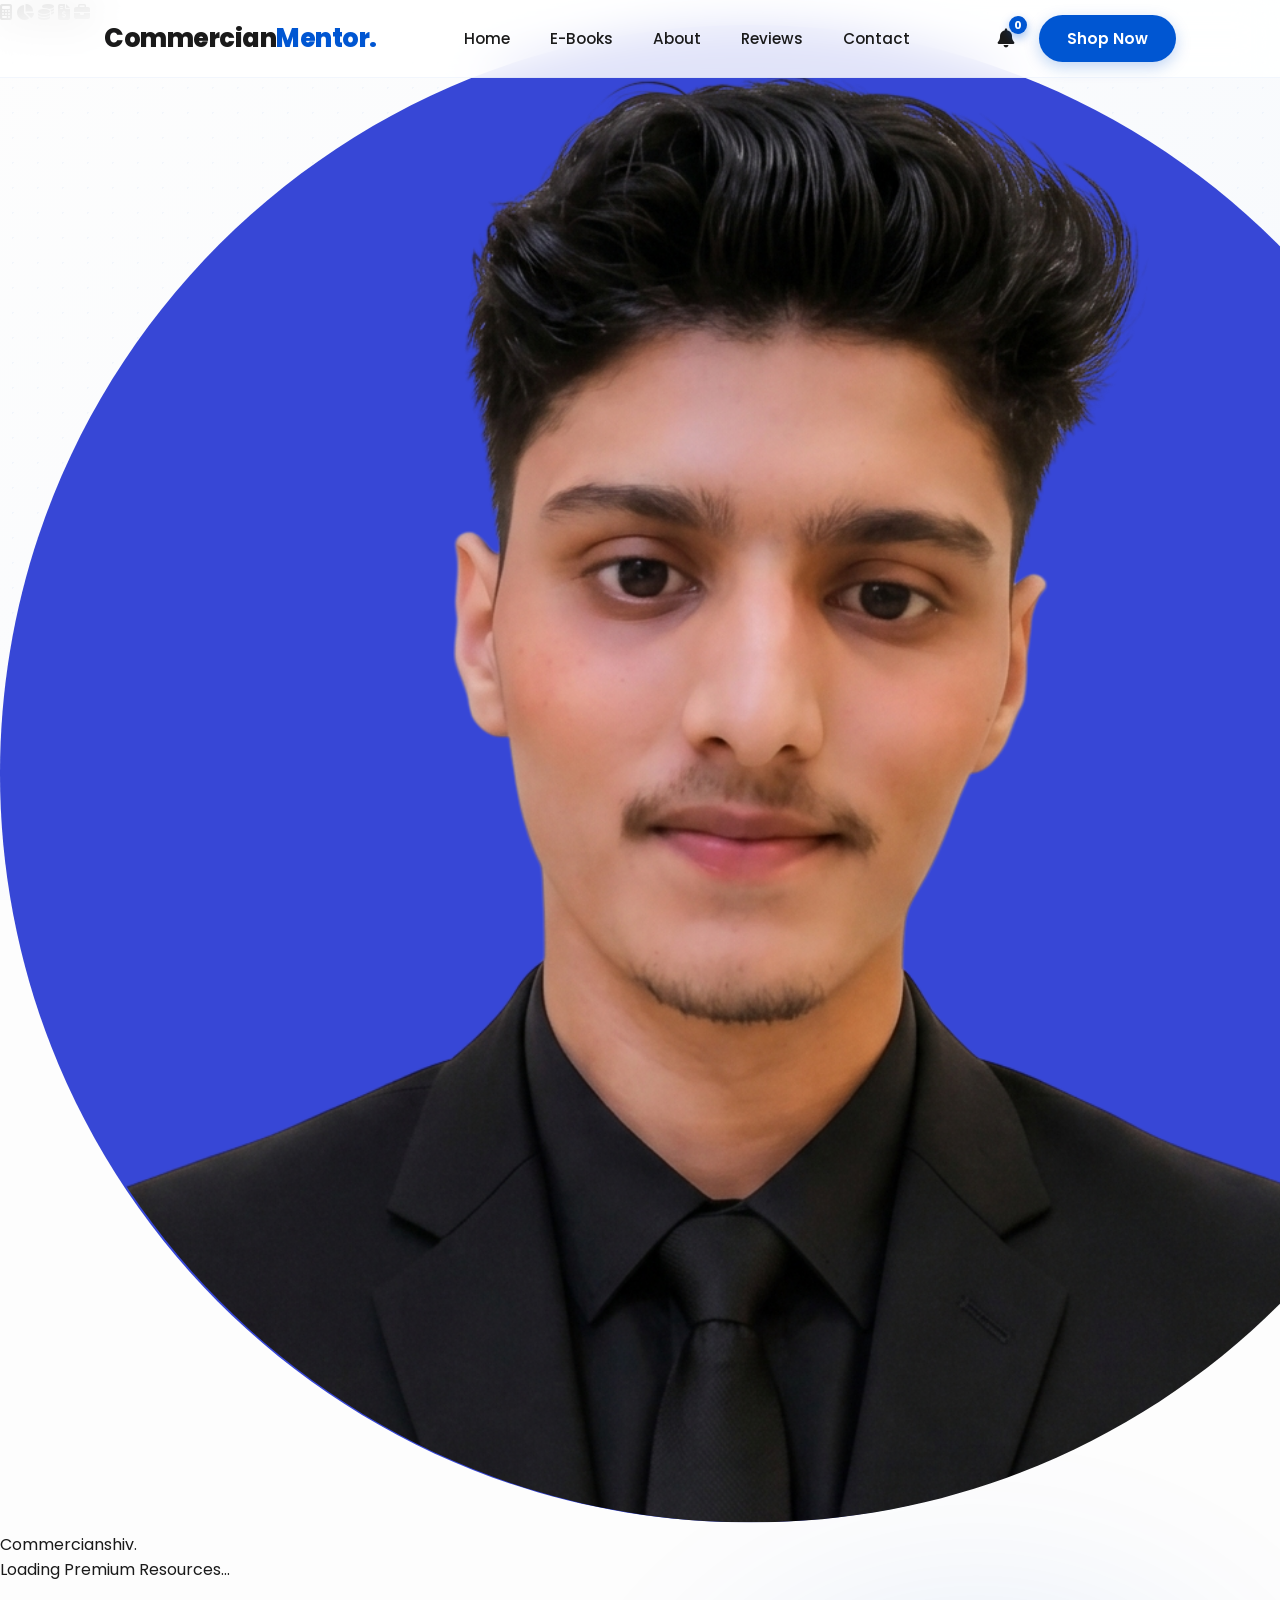
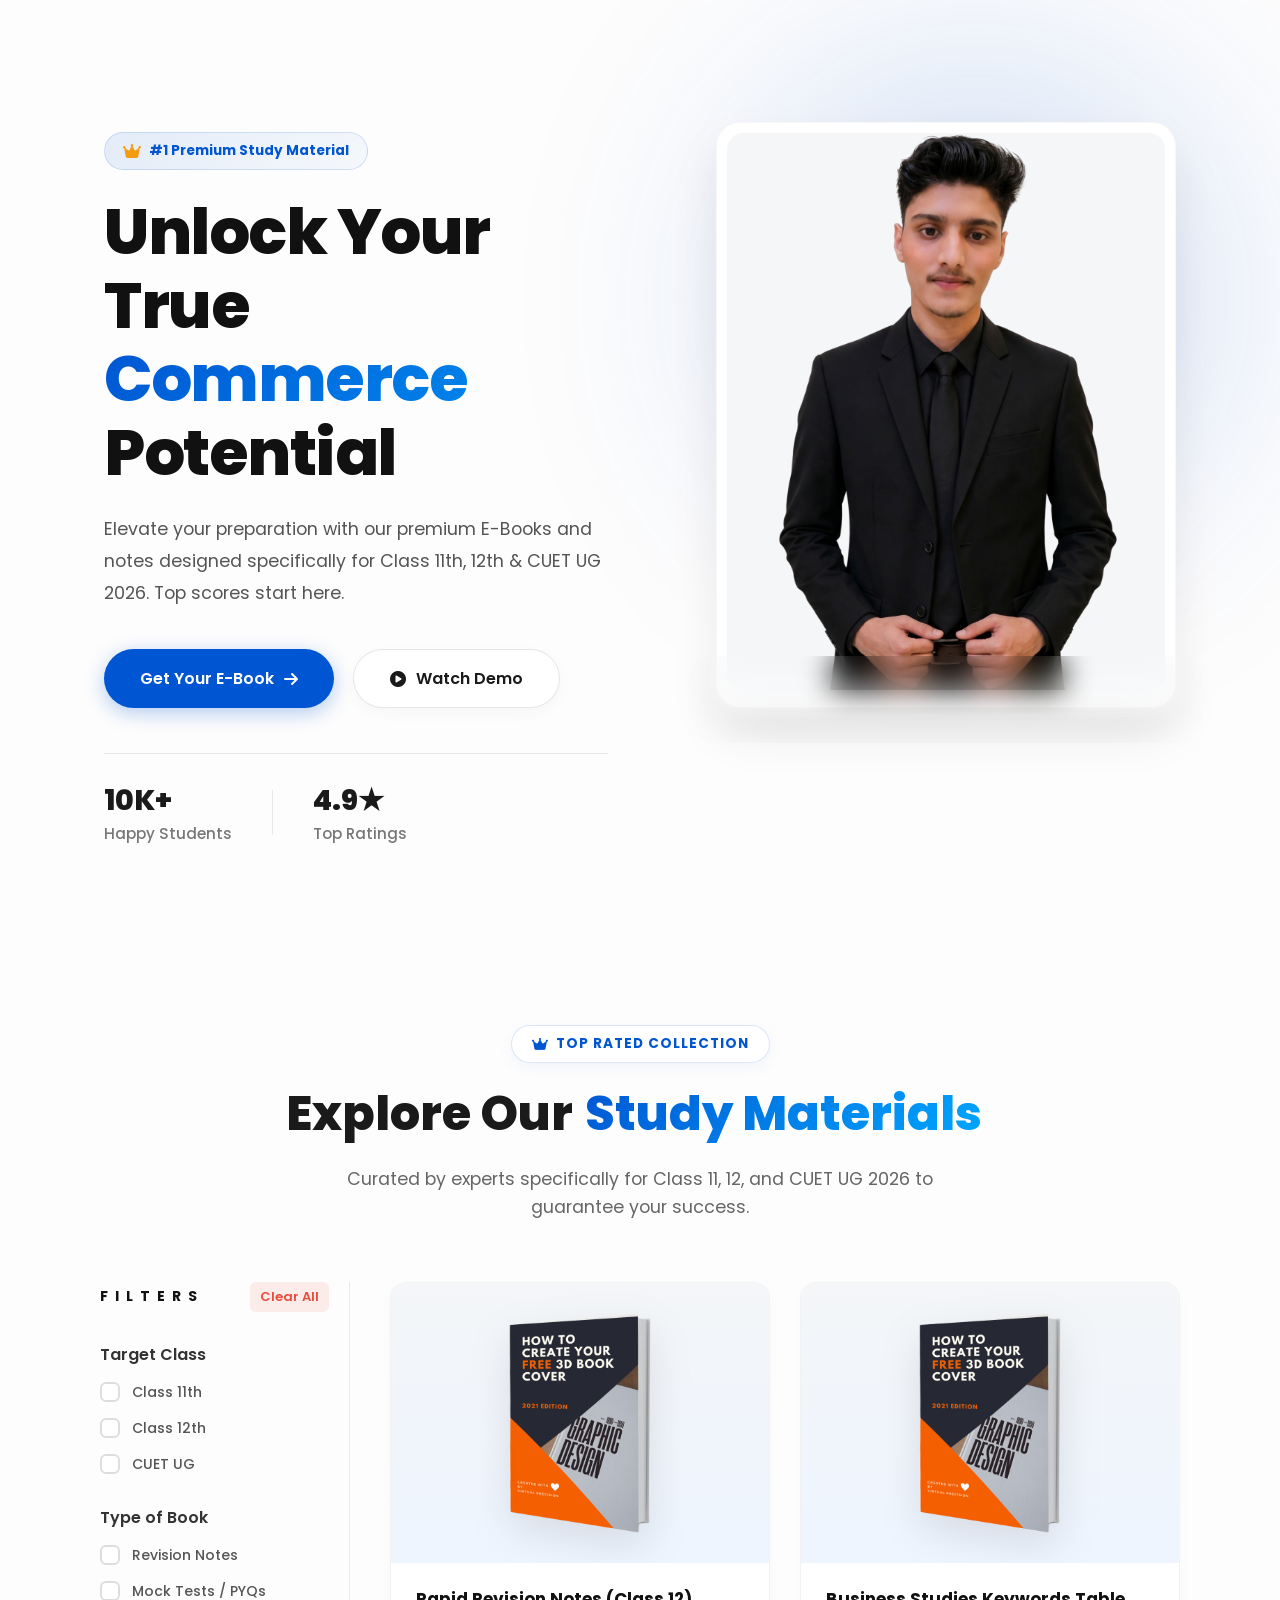
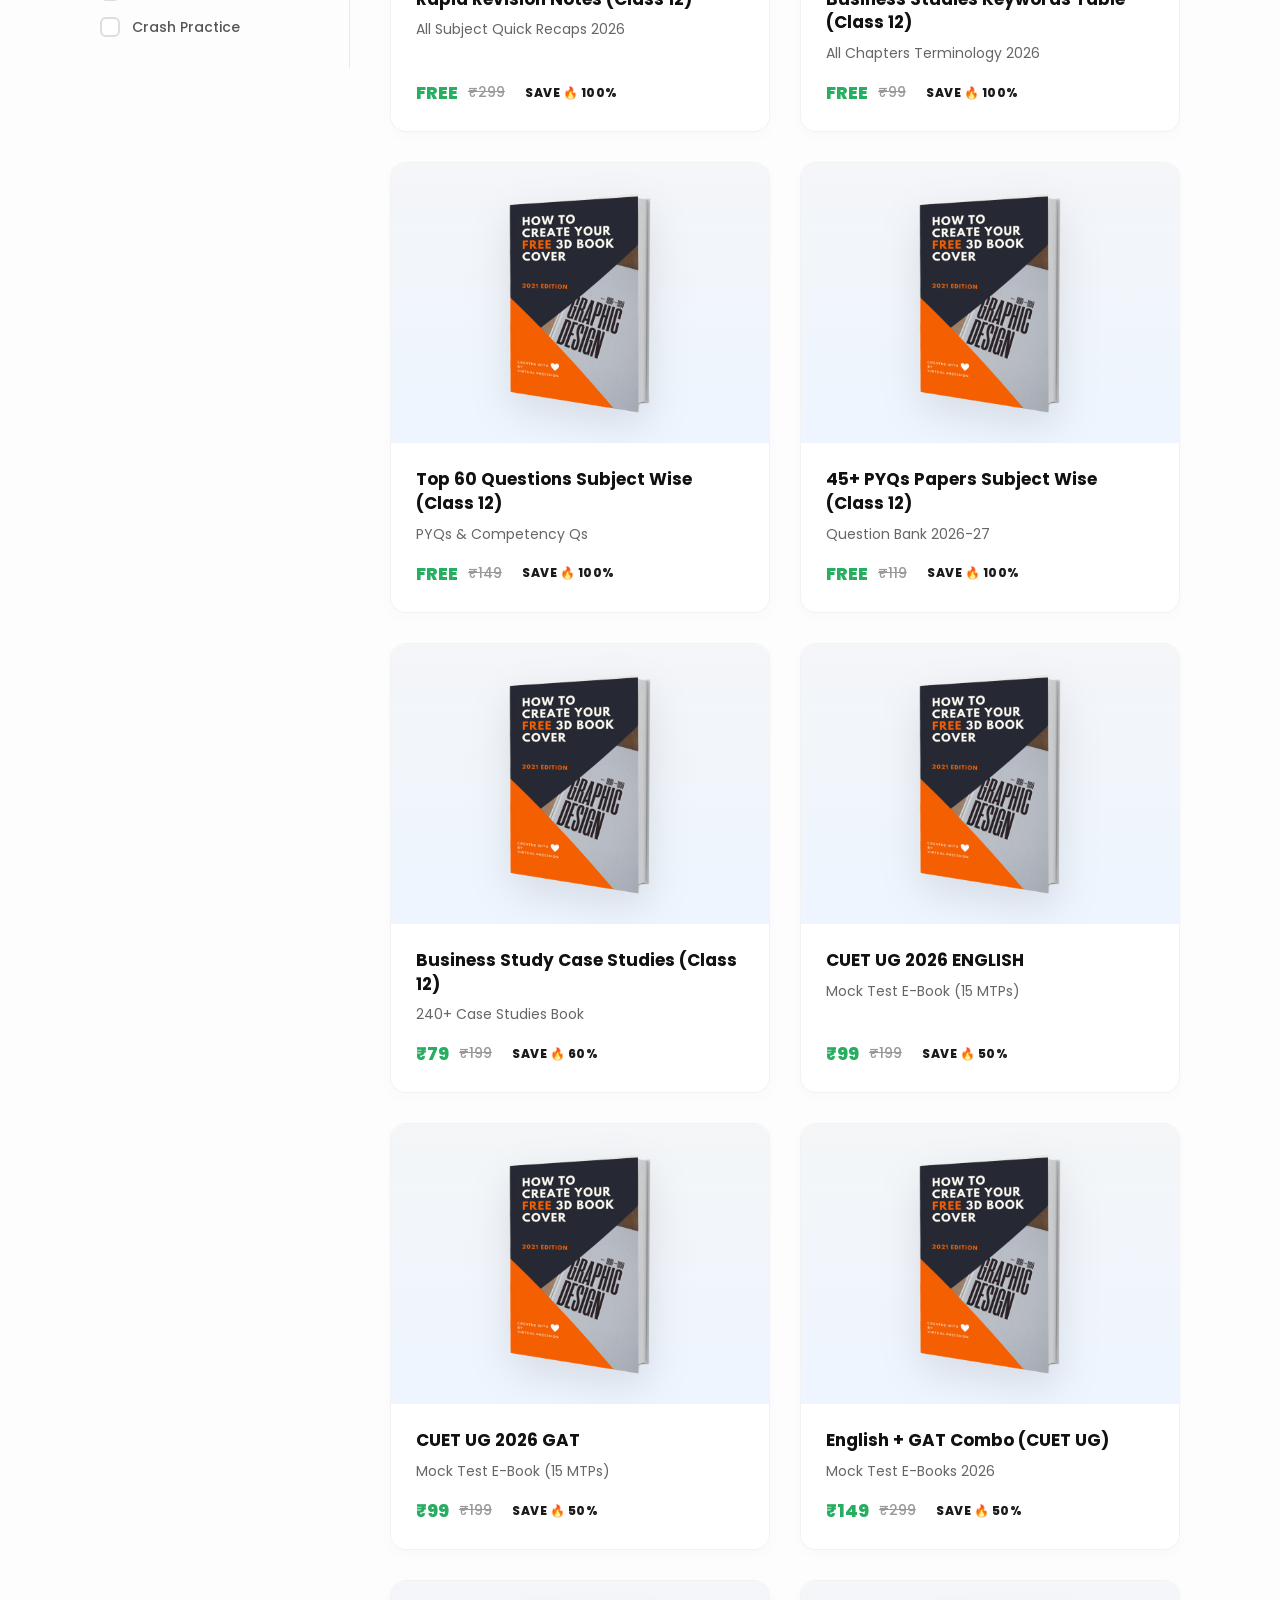
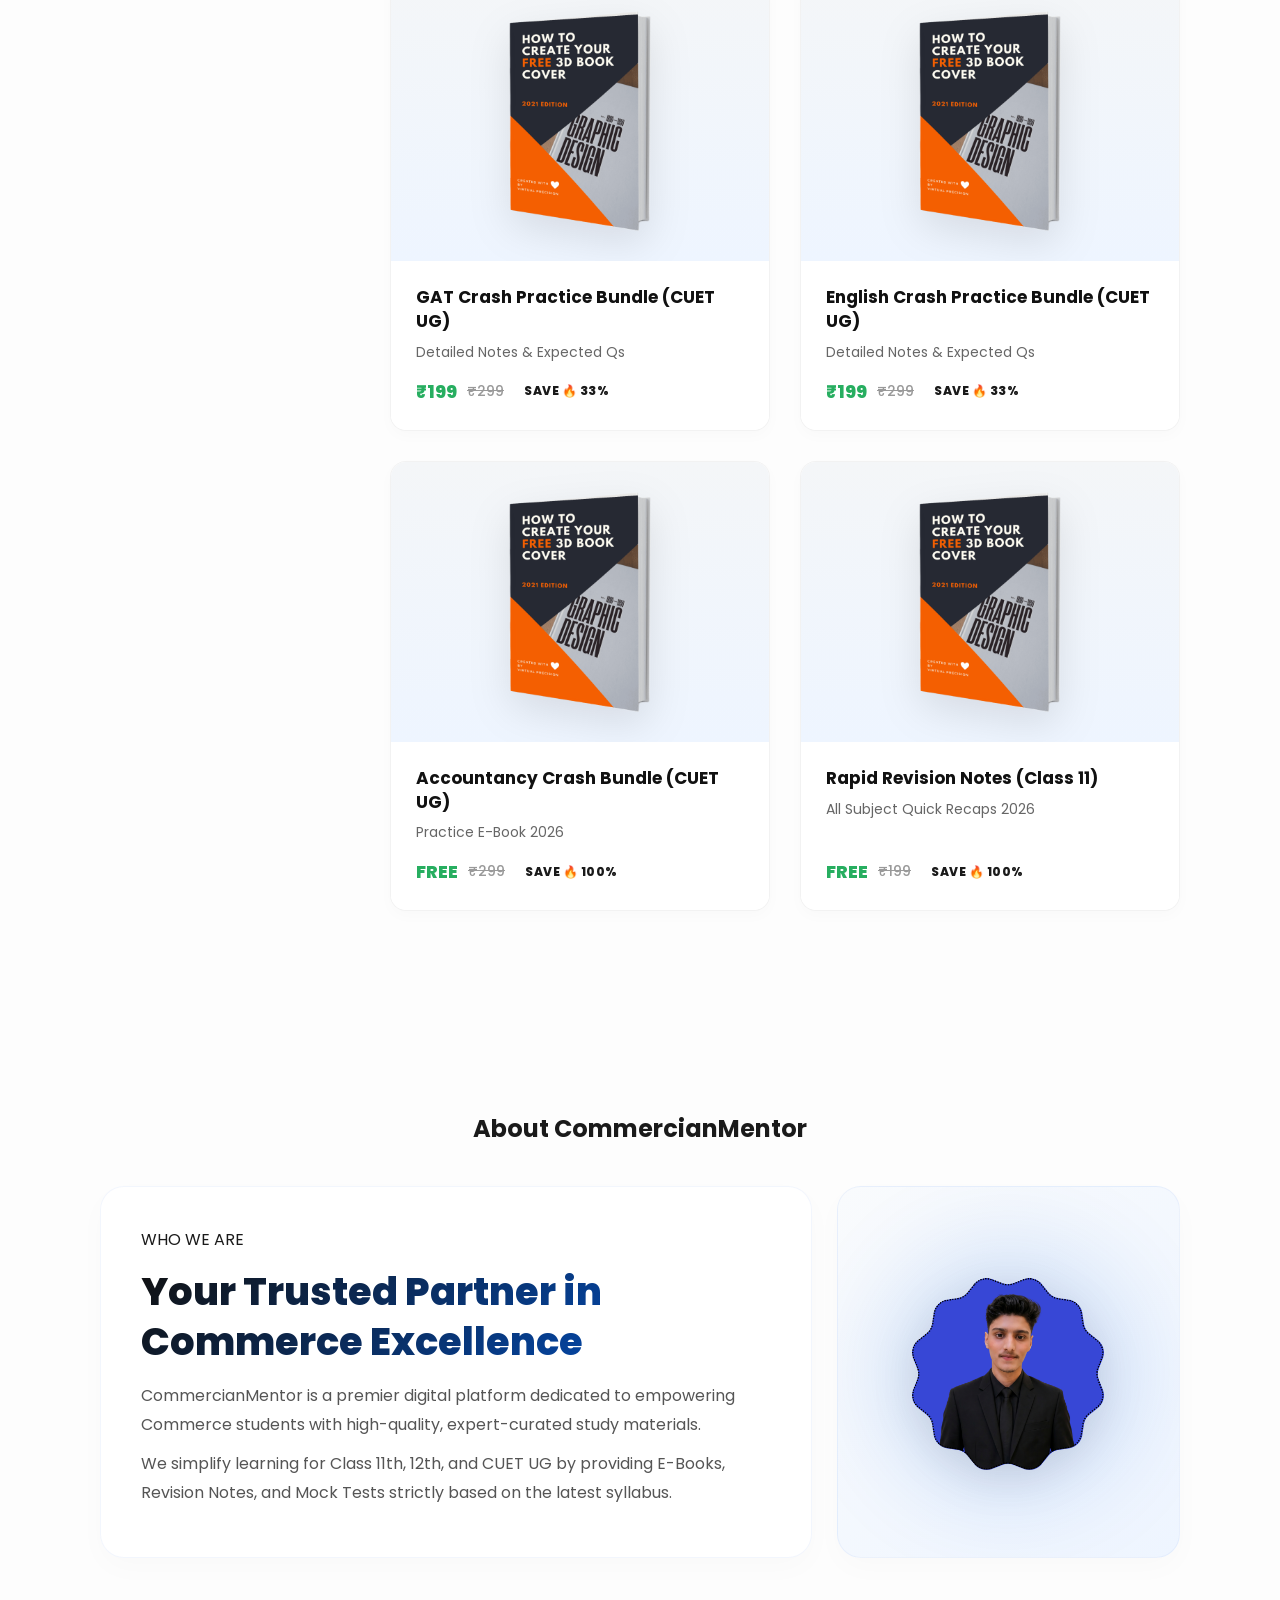
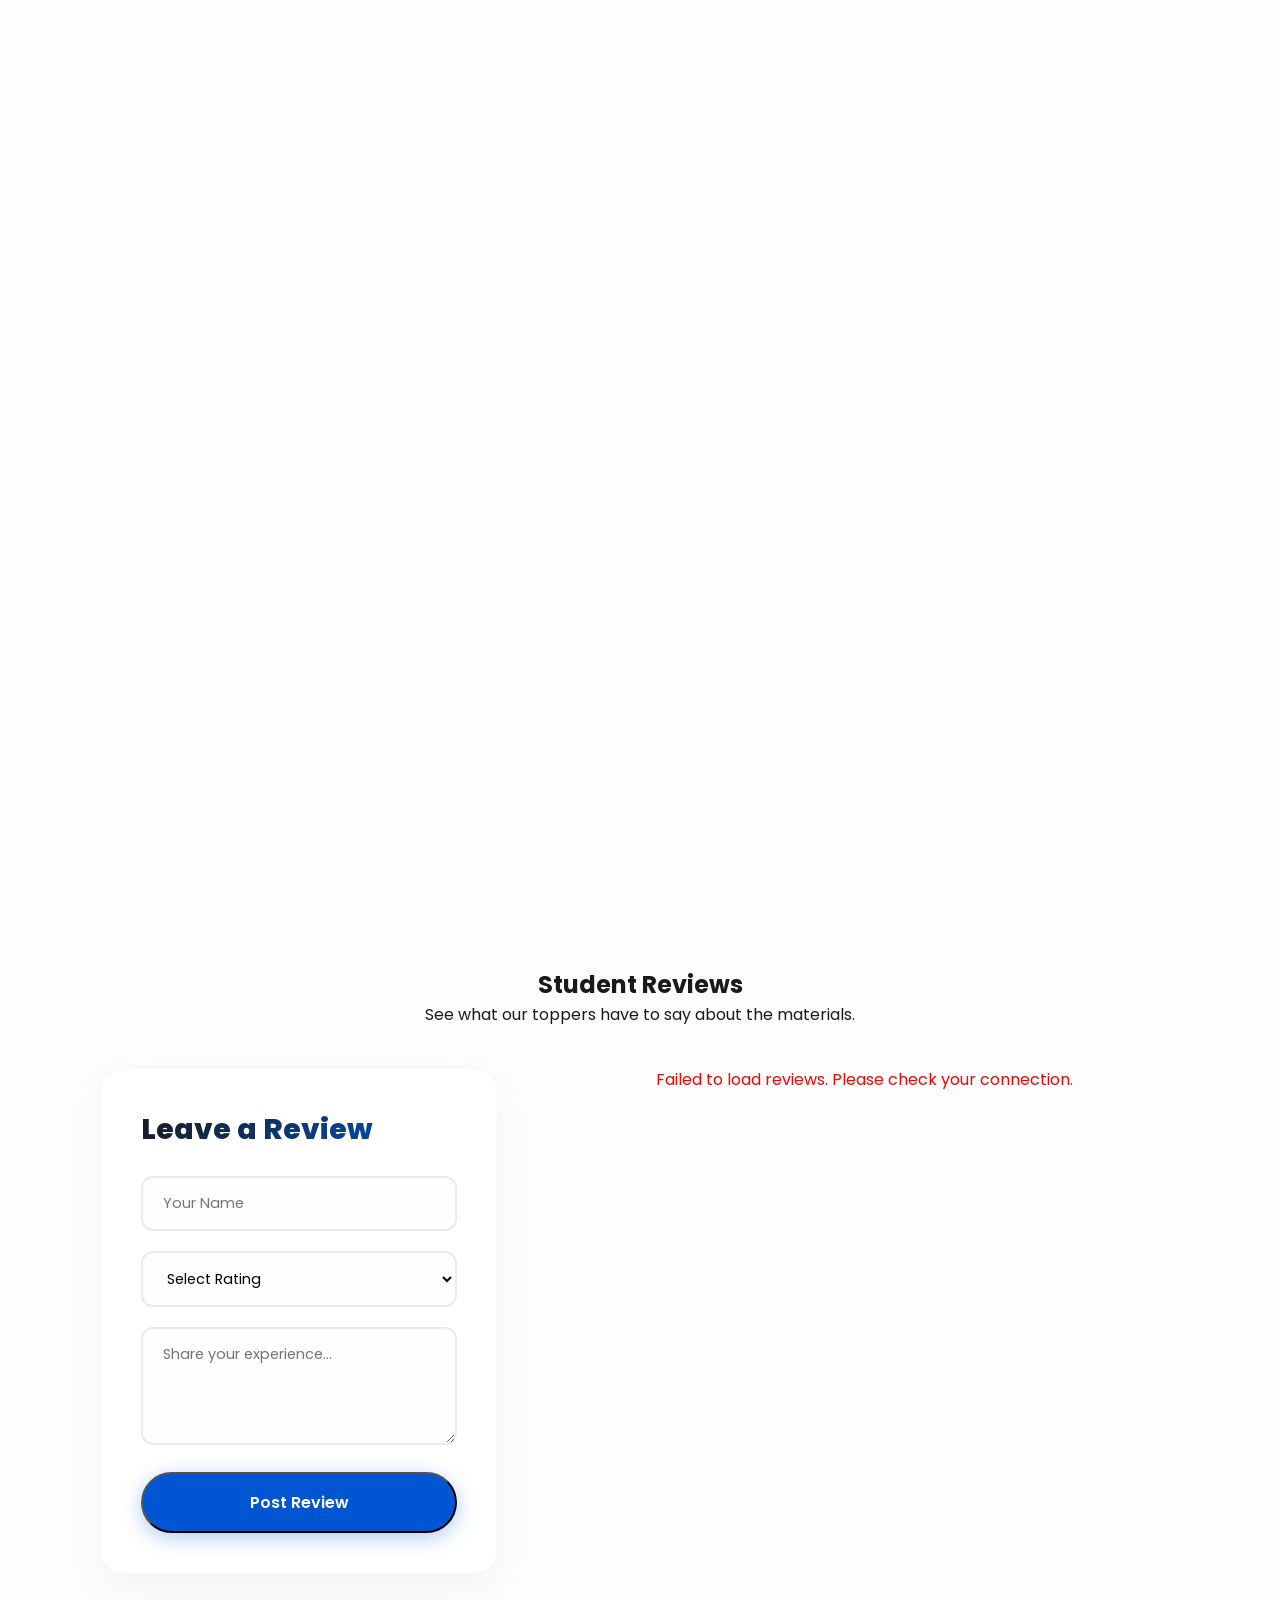
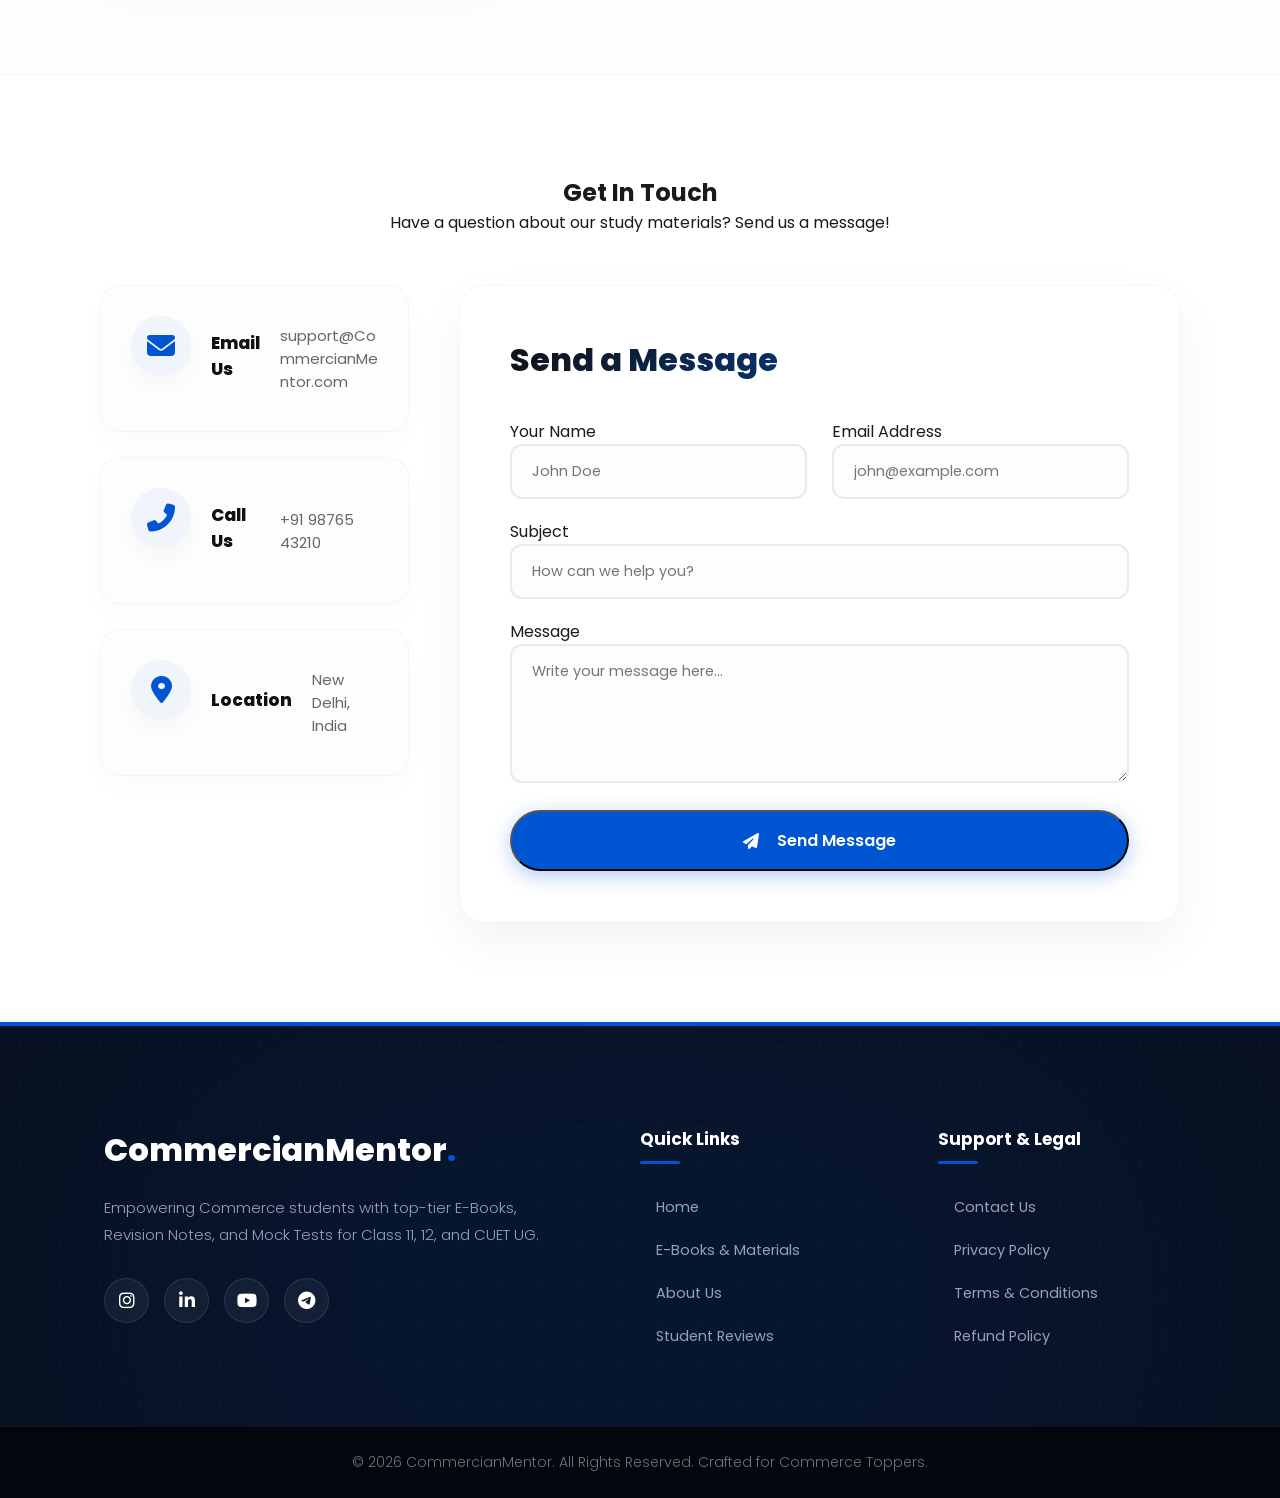
==== commit 59f23f8f: "Update index.html" ====
--- a/index.html
+++ b/index.html
@@ -37,6 +37,42 @@
 </head>
 <body>
 
+
+
+
+<!-- ================================== PREMIUM COMMERCE PRELOADER ================================== -->
+    <div id="premium-preloader">
+        <!-- Commerce Background Floating Icons -->
+        <div class="bg-icons">
+            <i class="fas fa-calculator floating-icon i-1"></i>
+            <i class="fas fa-chart-pie floating-icon i-2"></i>
+            <i class="fas fa-coins floating-icon i-3"></i>
+            <i class="fas fa-file-invoice-dollar floating-icon i-4"></i>
+            <i class="fas fa-briefcase floating-icon i-5"></i>
+        </div>
+
+        <!-- New Minimalist Premium Loader with Logo -->
+        <div class="loader-core">
+            <div class="orbit-spinner">
+                <!-- Outer Spinning Rings -->
+                <div class="orbit orbit-1"></div>
+                <div class="orbit orbit-2"></div>
+                
+                <!-- Center Logo/Image -->
+                <img src="favicon.png" alt="Commercianshiv Logo" class="loader-center-logo">
+            </div>
+            
+            <div class="brand-reveal">
+                Commercianshiv<span>.</span>
+            </div>
+            <p class="loader-subtitle">Loading Premium Resources...</p>
+        </div>
+    </div>
+    <!-- ============================================================================================== -->
+
+
+
+    
   <header id="main-header">
         <div class="nav-container">
             <a href="#" class="logo">
--- a/style.css
+++ b/style.css
@@ -414,7 +414,7 @@
 .footer-bottom { background-color: #03060c; padding: 25px 5%; text-align: center; position: relative; z-index: 2; border-top: 1px solid rgba(255,255,255,0.05); width: 100%; }
 .footer-bottom p { color: #64748b; font-size: 14px; margin: 0; font-weight: 300;}
 @media (max-width: 576px) {
-    .footer-container { grid-template-columns: 1fr; text-align: center; gap: 50px;}
+    .footer-container { width:100%;grid-template-columns: 1fr; text-align: center; gap: 50px;justify-content:center;}
     .social-links { justify-content: center; }
     .footer-col h4::after { left: 50%; transform: translateX(-50%); }
     .footer-col:hover h4::after { width: 60px; left: 50%; transform: translateX(-50%);}
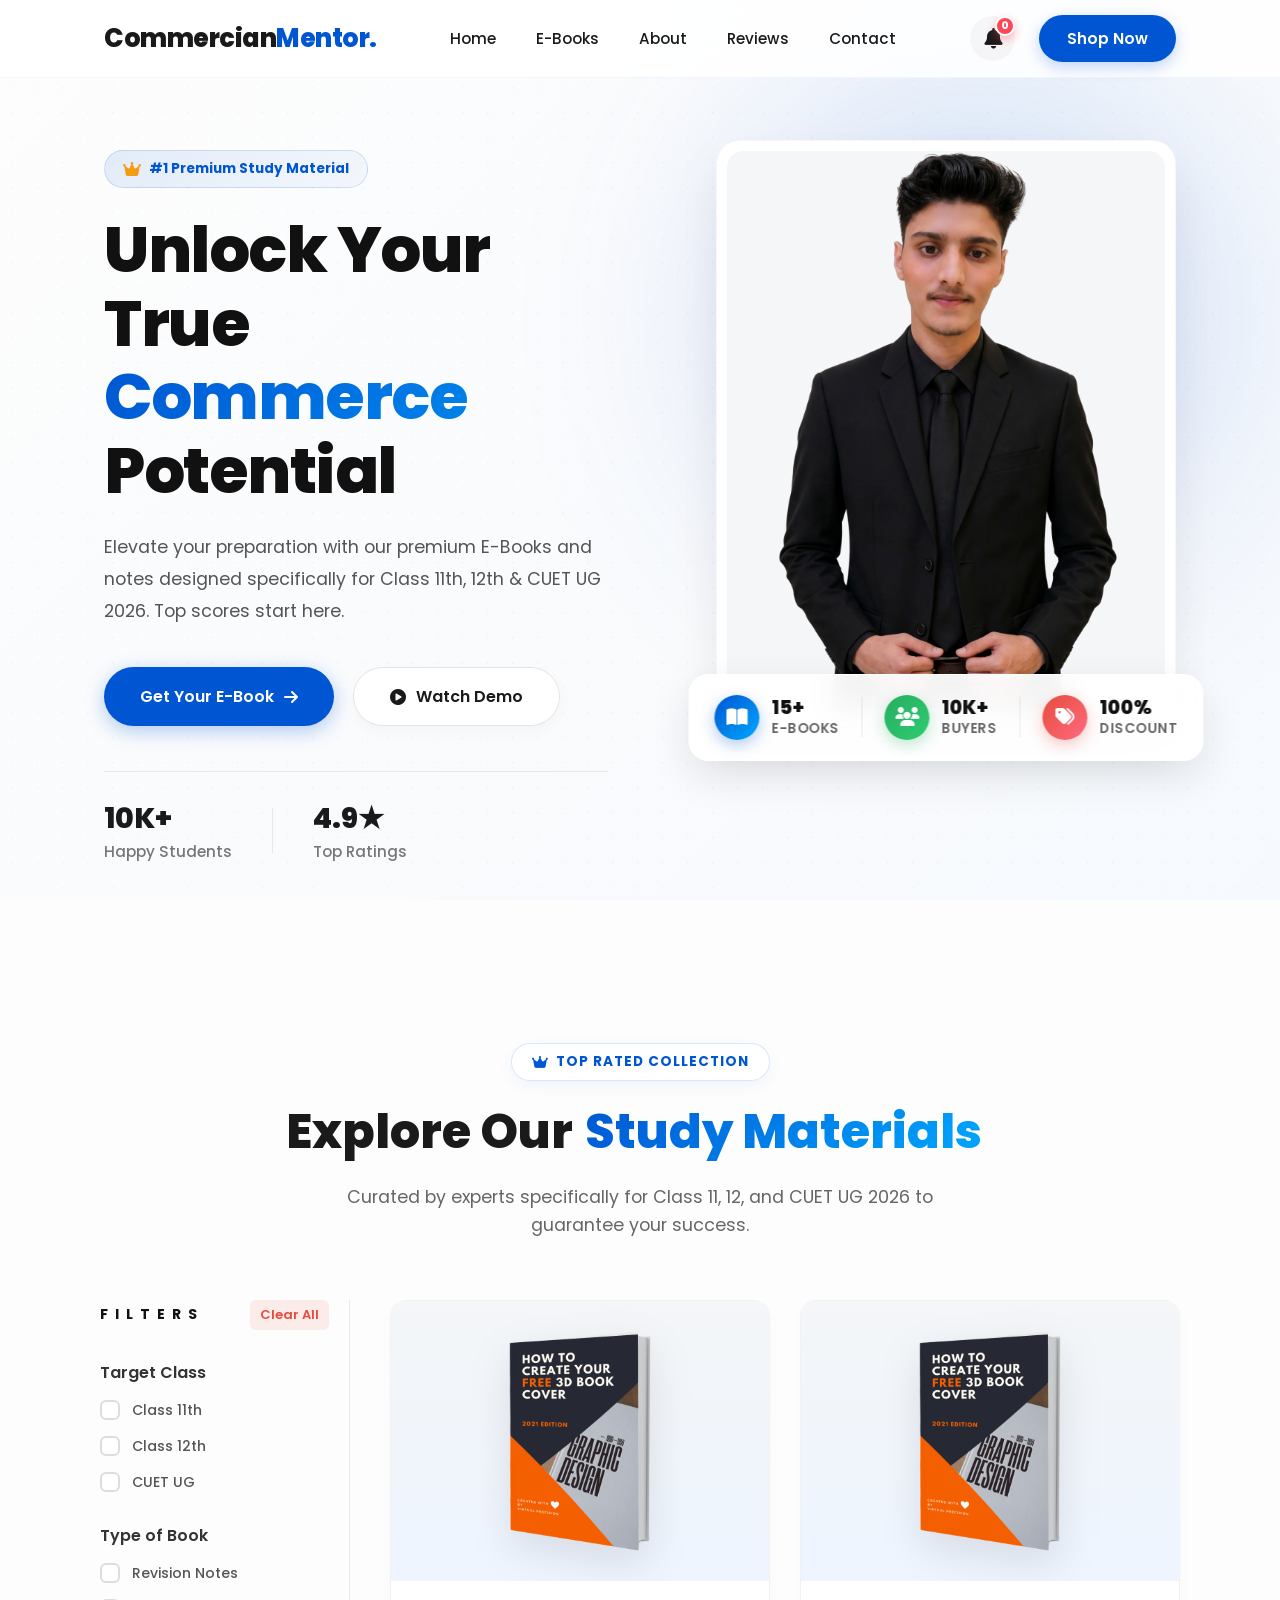
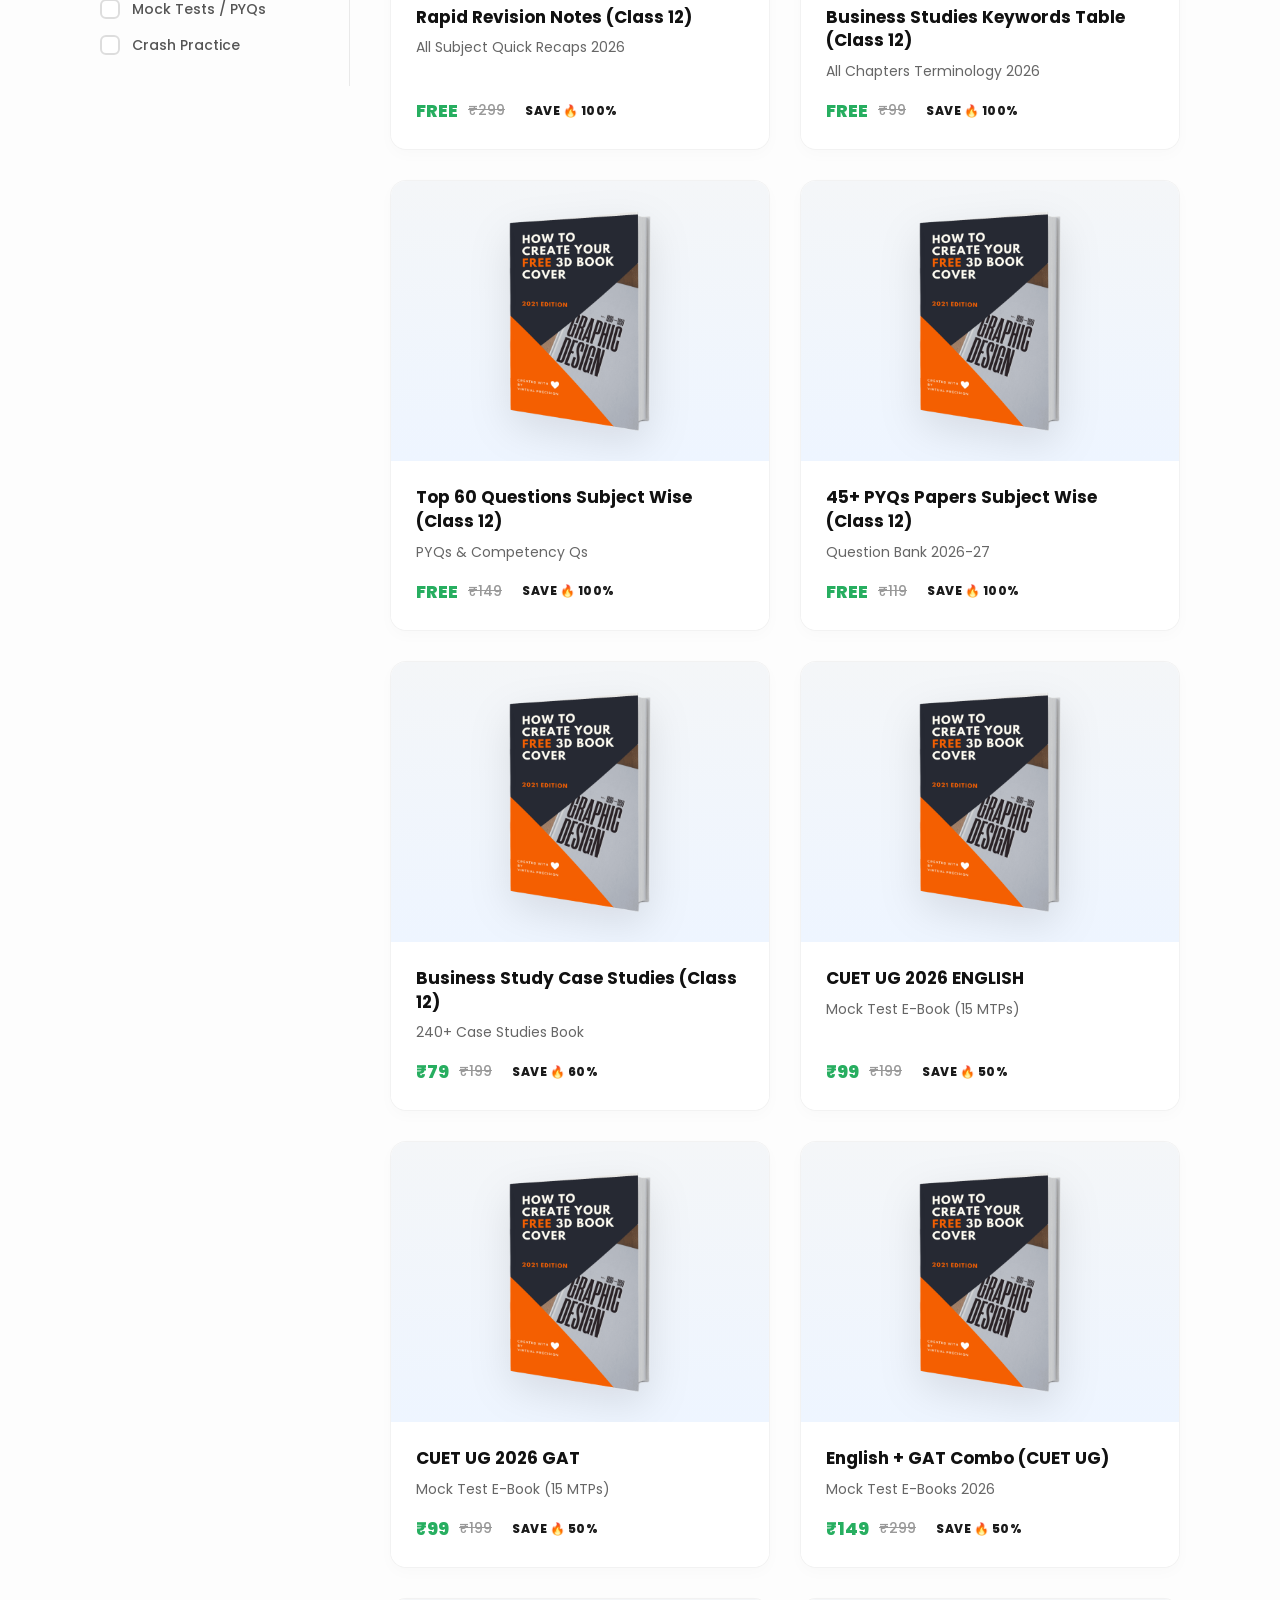
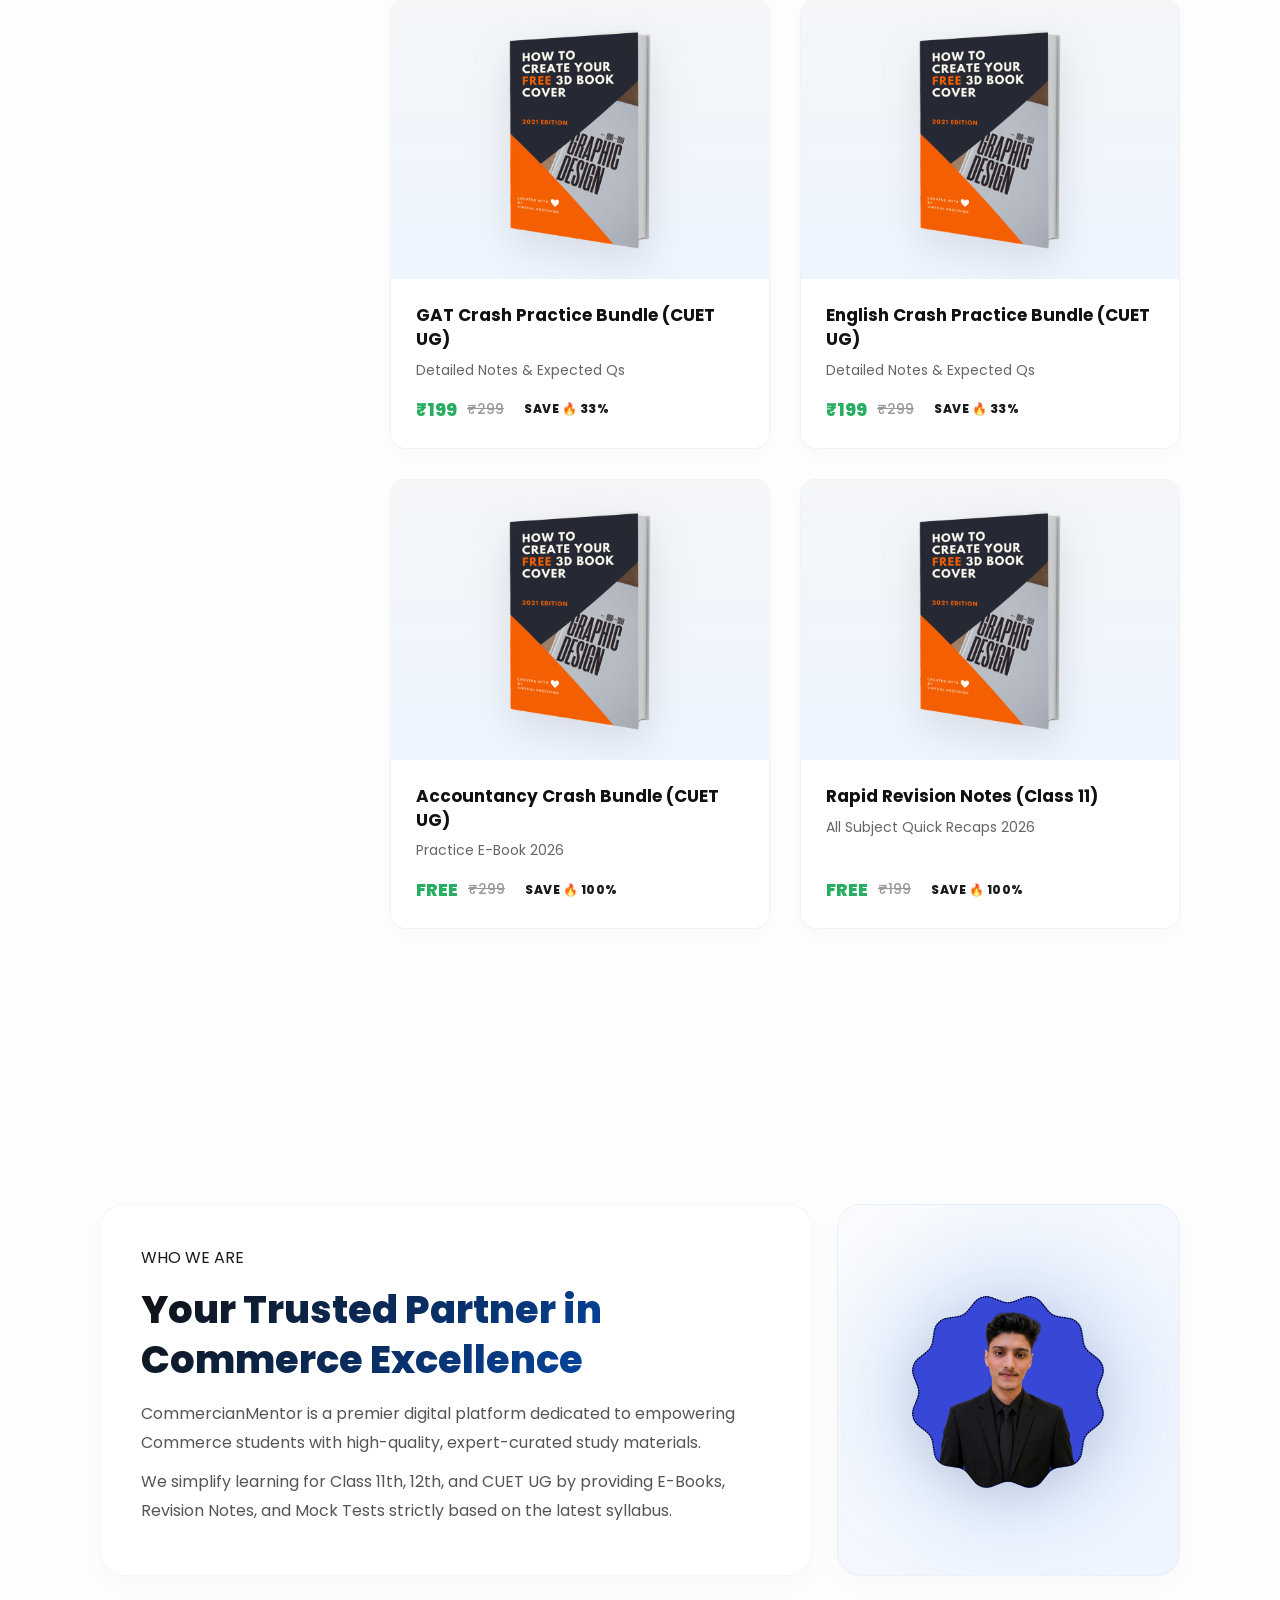
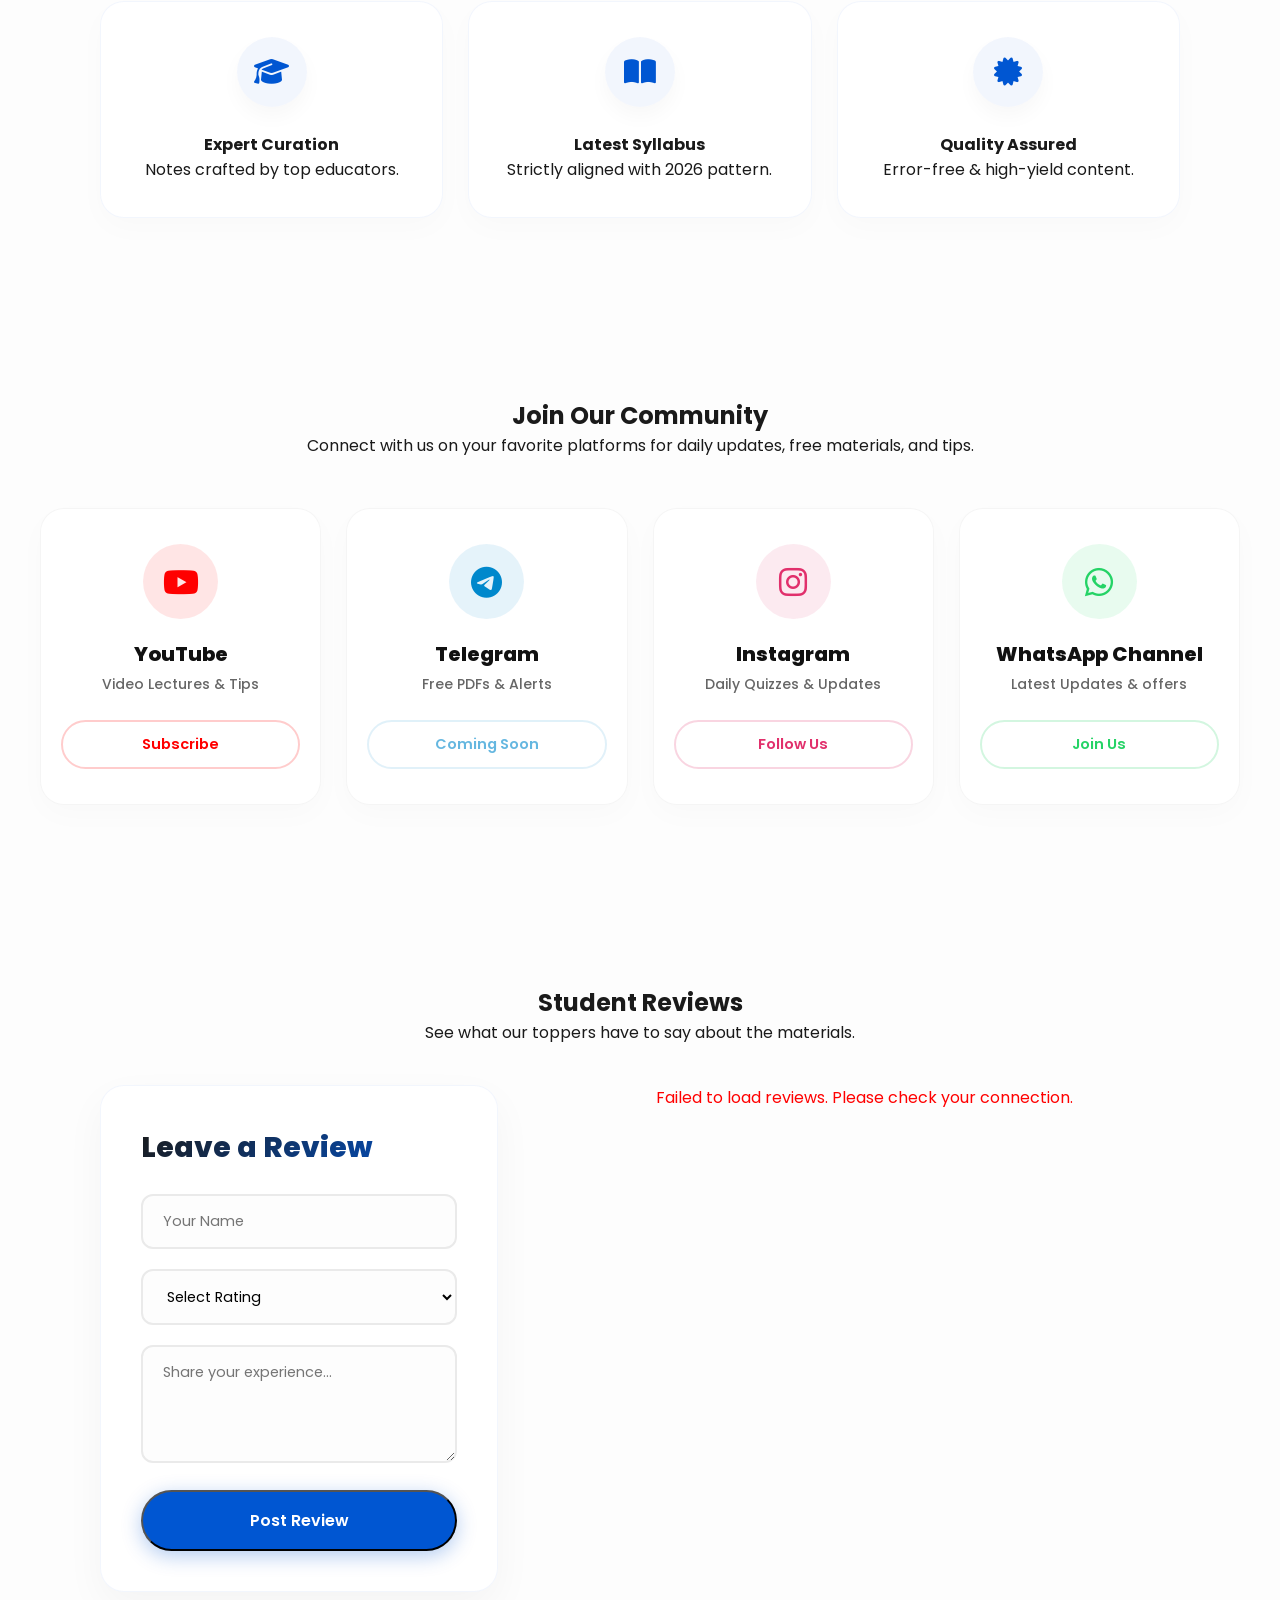
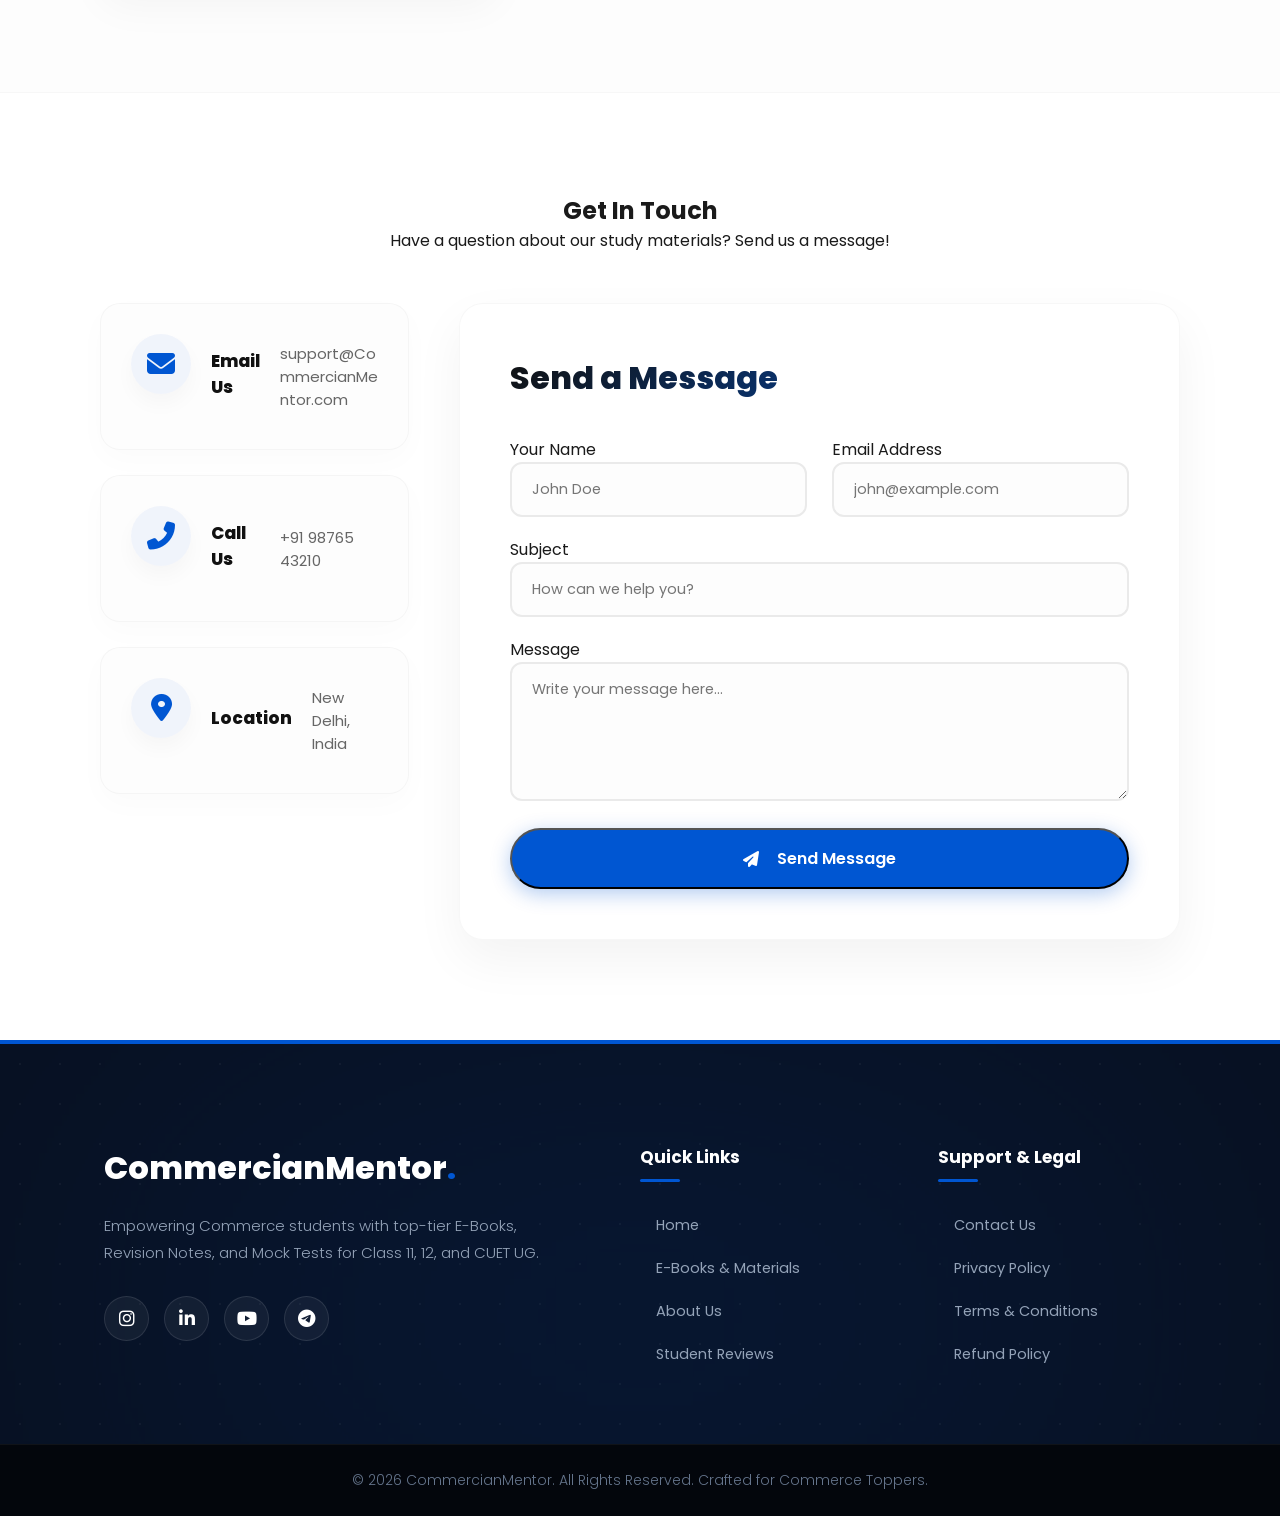
==== commit e2d1fbc2: "Update index.html" ====
--- a/index.html
+++ b/index.html
@@ -36,8 +36,6 @@
     <link rel="stylesheet" href="https://cdnjs.cloudflare.com/ajax/libs/font-awesome/6.4.0/css/all.min.css">
 </head>
 <body>
-
-
 
 
 <!-- ================================== PREMIUM COMMERCE PRELOADER ================================== -->
@@ -63,9 +61,9 @@
             </div>
             
             <div class="brand-reveal">
-                Commercianshiv<span>.</span>
-            </div>
-            <p class="loader-subtitle">Loading Premium Resources...</p>
+                CommercianMentor<span>.</span>
+            </div>
+            <p class="loader-subtitle">Loading Resources...</p>
         </div>
     </div>
     <!-- ============================================================================================== -->
@@ -90,10 +88,25 @@
             </nav>
 
             <div class="nav-actions">
-                <a href="#cart" class="cart-btn">
-                    <i class="fa-solid fa-bell"></i>
-                    <span class="cart-count">0</span>
-                </a>
+                <div class="notification-wrapper">
+                    <a href="#" class="notification-btn" id="notificationBtn">
+                        <i class="fa-solid fa-bell"></i>
+                        <span class="notification-count" id="notifCount">0</span>
+                    </a>
+                    
+                    <div class="notification-dropdown" id="notifDropdown">
+                        <div class="notif-header">
+                            <h3><i class="fa-solid fa-bolt" style="color:#f39c12; margin-right:5px;"></i> Latest Updates</h3>
+                            <span class="mark-read" id="markReadBtn">Mark as read</span>
+                        </div>
+                        <div class="notif-body" id="notifBody">
+                            <div class="notif-loading">
+                                <i class="fas fa-spinner fa-spin"></i> Fetching updates...
+                            </div>
+                            </div>
+                    </div>
+                </div>
+
                 <a href="#products" class="cta-btn">Shop Now</a>
                 
                 <div class="menu-toggle" id="mobile-menu">
--- a/style.css
+++ b/style.css
@@ -41,6 +41,163 @@
     animation: bgShift 15s infinite alternate linear;
 }
 
+
+
+
+
+
+/* --- PREMIUM COMMERCE PRELOADER SECTION --- */
+#premium-preloader {
+    position: fixed;
+    top: 0;
+    left: 0;
+    width: 100vw;
+    height: 100vh;
+    background: rgba(253, 253, 253, 0.9); /* Slightly more solid glass effect */
+    backdrop-filter: blur(20px);
+    -webkit-backdrop-filter: blur(20px);
+    z-index: 999999; 
+    display: flex;
+    align-items: center;
+    justify-content: center;
+    overflow: hidden;
+    transition: opacity 0.6s cubic-bezier(0.165, 0.84, 0.44, 1), visibility 0.6s;
+}
+
+/* Background Commerce Icons */
+.bg-icons {
+    position: absolute;
+    width: 100%;
+    height: 100%;
+    z-index: 1;
+    pointer-events: none;
+}
+.floating-icon {
+    position: absolute;
+    color: var(--primary-blue);
+    opacity: 0.05; /* Super subtle, premium feel */
+    animation: floatRandom infinite alternate ease-in-out;
+}
+.i-1 { top: 15%; left: 15%; animation-duration: 7s; font-size: 4rem; } 
+.i-2 { top: 75%; left: 85%; animation-duration: 9s; font-size: 6rem; } 
+.i-3 { top: 25%; left: 80%; animation-duration: 6s; font-size: 3.5rem; } 
+.i-4 { top: 80%; left: 10%; animation-duration: 10s; font-size: 5rem; } 
+.i-5 { top: 50%; left: 50%; animation-duration: 8s; font-size: 10rem; opacity: 0.02; transform: translate(-50%, -50%);} 
+
+@keyframes floatRandom {
+    0% { transform: translate(0, 0) rotate(0deg); }
+    100% { transform: translate(30px, -30px) rotate(15deg); }
+}
+
+/* New Loader Core Layout */
+.loader-core {
+    position: relative;
+    z-index: 2;
+    display: flex;
+    flex-direction: column;
+    align-items: center;
+}
+
+/* 🌀 Orbit Spinner with Logo (Ultra Premium) */
+.orbit-spinner {
+    position: relative;
+    width: 95px;  /* Ring ka size thoda bada kiya taaki logo fit ho sake */
+    height: 95px;
+    margin-bottom: 25px;
+    display: flex;
+    align-items: center;
+    justify-content: center;
+}
+.orbit {
+    position: absolute;
+    border-radius: 50%;
+    border: 3px solid transparent;
+    animation: spinOrbit linear infinite;
+}
+/* Outer Ring */
+.orbit-1 { 
+    width: 100%; 
+    height: 100%; 
+    border-top-color: var(--primary-blue); 
+    border-bottom-color: #00a8ff; 
+    animation-duration: 1.5s; 
+}
+/* Middle Ring (Spins backwards) */
+.orbit-2 { 
+    width: 75%; 
+    height: 75%; 
+    border-left-color: rgba(0, 86, 210, 0.4); 
+    border-right-color: rgba(0, 168, 255, 0.4); 
+    animation-duration: 2s; 
+    animation-direction: reverse; 
+}
+
+/* 🖼️ Center Logo Styling */
+.loader-center-logo {
+    position: absolute;
+    width: 48px;  /* Logo ki width */
+    height: 48px; /* Logo ki height */
+    border-radius: 50%; /* Image ko circle banayega */
+    object-fit: cover;
+    background: #fff;
+    padding: 2px; /* White border jaisa feel dega */
+    box-shadow: 0 5px 15px rgba(0, 86, 210, 0.2);
+    z-index: 10;
+    animation: pulseCenterLogo 2s infinite alternate ease-in-out;
+}
+
+@keyframes spinOrbit { 100% { transform: rotate(360deg); } }
+@keyframes pulseCenterLogo { 
+    0% { transform: scale(0.95); box-shadow: 0 0 0 0 rgba(0, 86, 210, 0.3); } 
+    100% { transform: scale(1.1); box-shadow: 0 0 0 15px rgba(0, 86, 210, 0); } 
+}
+
+/* Typography Reveal */
+.brand-reveal {
+    font-size: 1.6rem;
+    font-weight: 800;
+    color: var(--text-dark);
+    letter-spacing: -0.5px;
+    margin-bottom: 8px;
+    background: linear-gradient(135deg, #111, var(--primary-blue));
+    -webkit-background-clip: text;
+    -webkit-text-fill-color: transparent;
+    opacity: 0;
+    transform: translateY(15px);
+    animation: fadeInUpLoader 0.6s forwards 0.2s;
+}
+.brand-reveal span {
+    -webkit-text-fill-color: var(--primary-blue); 
+}
+
+.loader-subtitle {
+    font-size: 0.9rem;
+    color: #666;
+    font-weight: 500;
+    letter-spacing: 1px;
+    text-transform: uppercase;
+    opacity: 0;
+    transform: translateY(10px);
+    animation: fadeInUpLoader 0.6s forwards 0.4s;
+}
+
+@keyframes fadeInUpLoader {
+    to { opacity: 1; transform: translateY(0); }
+}
+
+/* JS Hide Class */
+.preloader-hidden {
+    opacity: 0 !important;
+    visibility: hidden !important;
+    transform: scale(1.02);
+}
+
+
+
+
+
+
+
 /* Missing container class added for perfect layout */
 .container {
     width: 100%;
@@ -86,9 +243,135 @@
 .nav-links a:hover { color: var(--primary-blue); }
 .nav-links a:hover::after { width: 100%; }
 .nav-actions { display: flex; align-items: center; gap: 1.5rem; }
-.cart-btn { color: var(--text-dark); font-size: 1.2rem; position: relative; transition: var(--transition); text-decoration: none; }
-.cart-btn:hover { color: var(--primary-blue); transform: translateY(-3px) scale(1.1); }
-.cart-count { position: absolute; top: -8px; right: -12px; background: var(--primary-blue); color: white; font-size: 0.7rem; font-weight: 700; width: 18px; height: 18px; border-radius: 50%; display: flex; align-items: center; justify-content: center; box-shadow: 0 4px 10px rgba(0,86,210,0.4); animation: pulseBtn 2s infinite; }
+
+/* --- PREMIUM NOTIFICATION DROPDOWN --- */
+.notification-wrapper { position: relative; display: inline-block; }
+
+.notification-btn { color: var(--text-dark); font-size: 1.3rem; position: relative; transition: var(--transition); text-decoration: none; display: flex; align-items: center; justify-content: center; height: 45px; width: 45px; border-radius: 50%; background: rgba(0,0,0,0.03);}
+.notification-btn:hover { color: var(--primary-blue); background: rgba(0,86,210,0.08); transform: translateY(-2px); }
+.notification-count { position: absolute; top: 0px; right: 0px; background: #ff4757; color: white; font-size: 0.65rem; font-weight: 800; width: 20px; height: 20px; border-radius: 50%; display: flex; align-items: center; justify-content: center; box-shadow: 0 4px 10px rgba(255,71,87,0.4); border: 2px solid #fff;}
+
+.notification-dropdown {
+    position: absolute;
+    top: 120%;
+    right: -10px;
+    width: 360px;
+    background: rgba(255, 255, 255, 0.98);
+    backdrop-filter: blur(25px);
+    -webkit-backdrop-filter: blur(25px);
+    border-radius: 20px;
+    box-shadow: 0 25px 60px rgba(0,0,0,0.15);
+    border: 1px solid rgba(0, 86, 210, 0.08);
+    opacity: 0;
+    visibility: hidden;
+    transform: translateY(20px) scale(0.95);
+    transition: all 0.4s cubic-bezier(0.175, 0.885, 0.32, 1.275);
+    z-index: 2000;
+    overflow: hidden;
+}
+.notification-dropdown.active { opacity: 1; visibility: visible; transform: translateY(0) scale(1); }
+
+.notif-header { display: flex; justify-content: space-between; align-items: center; padding: 18px 25px; border-bottom: 1px solid rgba(0,0,0,0.05); background: #fdfdfd; }
+.notif-header h3 { font-size: 15px; font-weight: 800; color: #111; display: flex; align-items: center; gap: 8px;}
+.mark-read { font-size: 12px; color: var(--primary-blue); cursor: pointer; font-weight: 600; transition: var(--transition); padding: 5px 10px; border-radius: 6px;}
+.mark-read:hover { background: rgba(0,86,210,0.05); color: #0042a3; }
+
+.notif-body { max-height: 380px; overflow-y: auto; padding: 0; }
+.notif-body::-webkit-scrollbar { width: 6px; }
+.notif-body::-webkit-scrollbar-thumb { background: #d1d5db; border-radius: 10px; }
+.notif-loading { padding: 40px; text-align: center; color: #888; font-size: 14px; font-weight: 500;}
+
+/* Premium Notification Item Layout */
+.premium-notif-item {
+    display: flex;
+    gap: 16px;
+    padding: 20px 25px;
+    border-bottom: 1px solid rgba(0,0,0,0.03);
+    background: #fff;
+    transition: var(--transition);
+    cursor: default;
+    position: relative;
+}
+.premium-notif-item:hover { 
+    background: #f8fafc; 
+    padding-left: 30px; 
+}
+.premium-notif-item::before {
+    content: '';
+    position: absolute;
+    left: 0;
+    top: 0;
+    height: 100%;
+    width: 3px;
+    background: linear-gradient(180deg, var(--primary-blue), #00a8ff);
+    transform: scaleY(0);
+    transition: var(--transition);
+}
+.premium-notif-item:hover::before { transform: scaleY(1); }
+
+.notif-icon-circle {
+    width: 42px;
+    height: 42px;
+    background: linear-gradient(135deg, rgba(0,86,210,0.1), rgba(0,168,255,0.05));
+    color: var(--primary-blue);
+    border-radius: 50%;
+    display: flex;
+    align-items: center;
+    justify-content: center;
+    font-size: 18px;
+    flex-shrink: 0;
+    box-shadow: 0 5px 15px rgba(0,86,210,0.1);
+    transition: var(--transition);
+}
+.premium-notif-item:hover .notif-icon-circle {
+    background: var(--primary-blue);
+    color: #fff;
+    transform: rotate(15deg) scale(1.1);
+    box-shadow: 0 8px 20px rgba(0,86,210,0.25);
+}
+
+.notif-content-box { flex: 1; display: flex; flex-direction: column; justify-content: center; }
+
+.notif-top-row {
+    display: flex;
+    justify-content: space-between;
+    align-items: center;
+    margin-bottom: 6px;
+}
+.notif-timestamp {
+    font-size: 11.5px;
+    color: #64748b;
+    font-weight: 700;
+    text-transform: uppercase;
+    letter-spacing: 0.5px;
+}
+.unread-indicator {
+    width: 8px;
+    height: 8px;
+    background: #ff4757;
+    border-radius: 50%;
+    box-shadow: 0 0 8px rgba(255, 71, 87, 0.4);
+    animation: pulseBtn 2s infinite;
+}
+.notif-message-text {
+    font-size: 14.5px;
+    color: #1e293b;
+    line-height: 1.5;
+    font-weight: 500;
+}
+
+@media (max-width: 768px) {
+    .notification-dropdown {
+        position: fixed;
+        top: 80px;
+        right: 5%;
+        left: 5%;
+        width: 90%;
+        box-shadow: 0 30px 60px rgba(0,0,0,0.2);
+    }
+}
+
+
 .cta-btn { background-color: var(--primary-blue); color: white; padding: 12px 28px; border-radius: 50px; text-decoration: none; font-weight: 600; font-size: 0.95rem; box-shadow: 0 5px 15px rgba(0, 86, 210, 0.25); transition: var(--transition); position: relative; overflow: hidden; }
 .cta-btn::before { content: ''; position: absolute; top: 0; left: -100%; width: 100%; height: 100%; background: linear-gradient(90deg, transparent, rgba(255,255,255,0.3), transparent); transition: 0.5s; }
 .cta-btn:hover::before { left: 100%; }
@@ -424,7 +707,6 @@
 
 
 
-
 /* --- PREMIUM SOCIAL CONNECT SECTION --- */
 .social-section { 
     padding: 80px 0; 
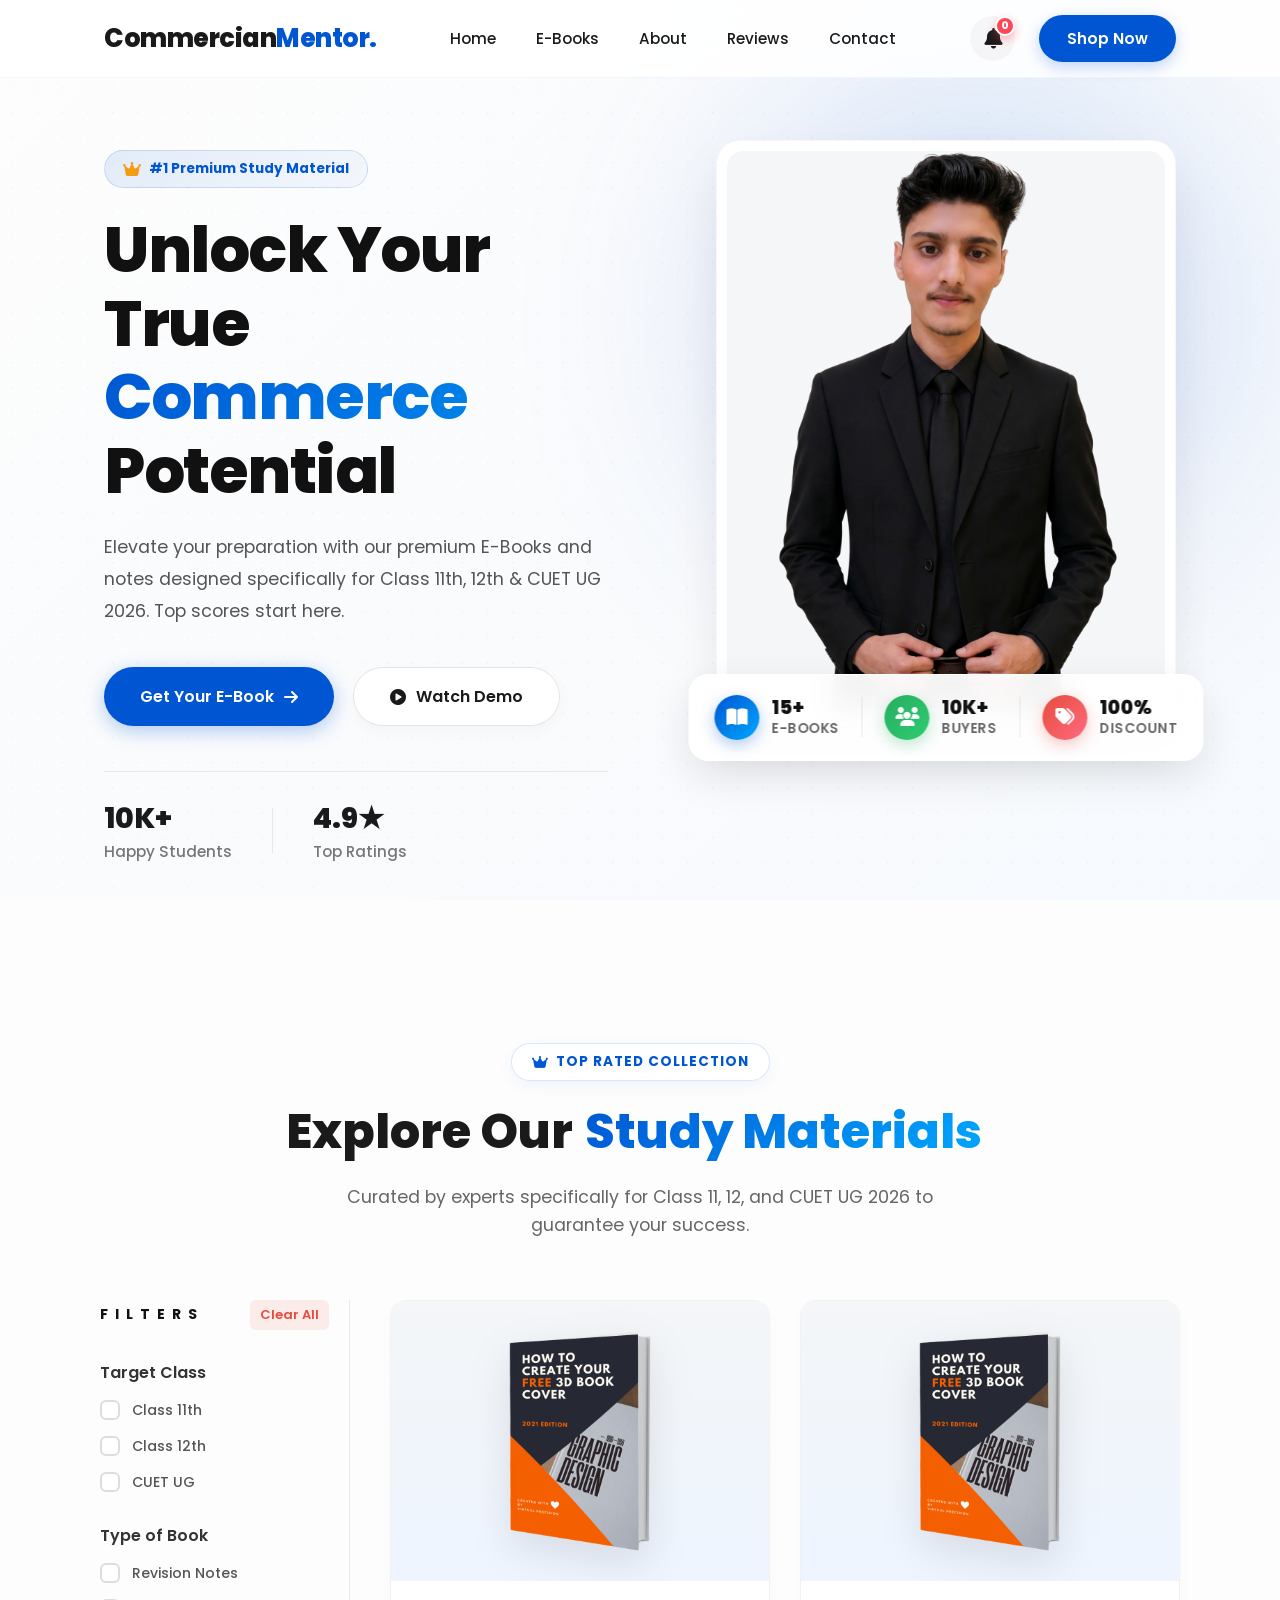
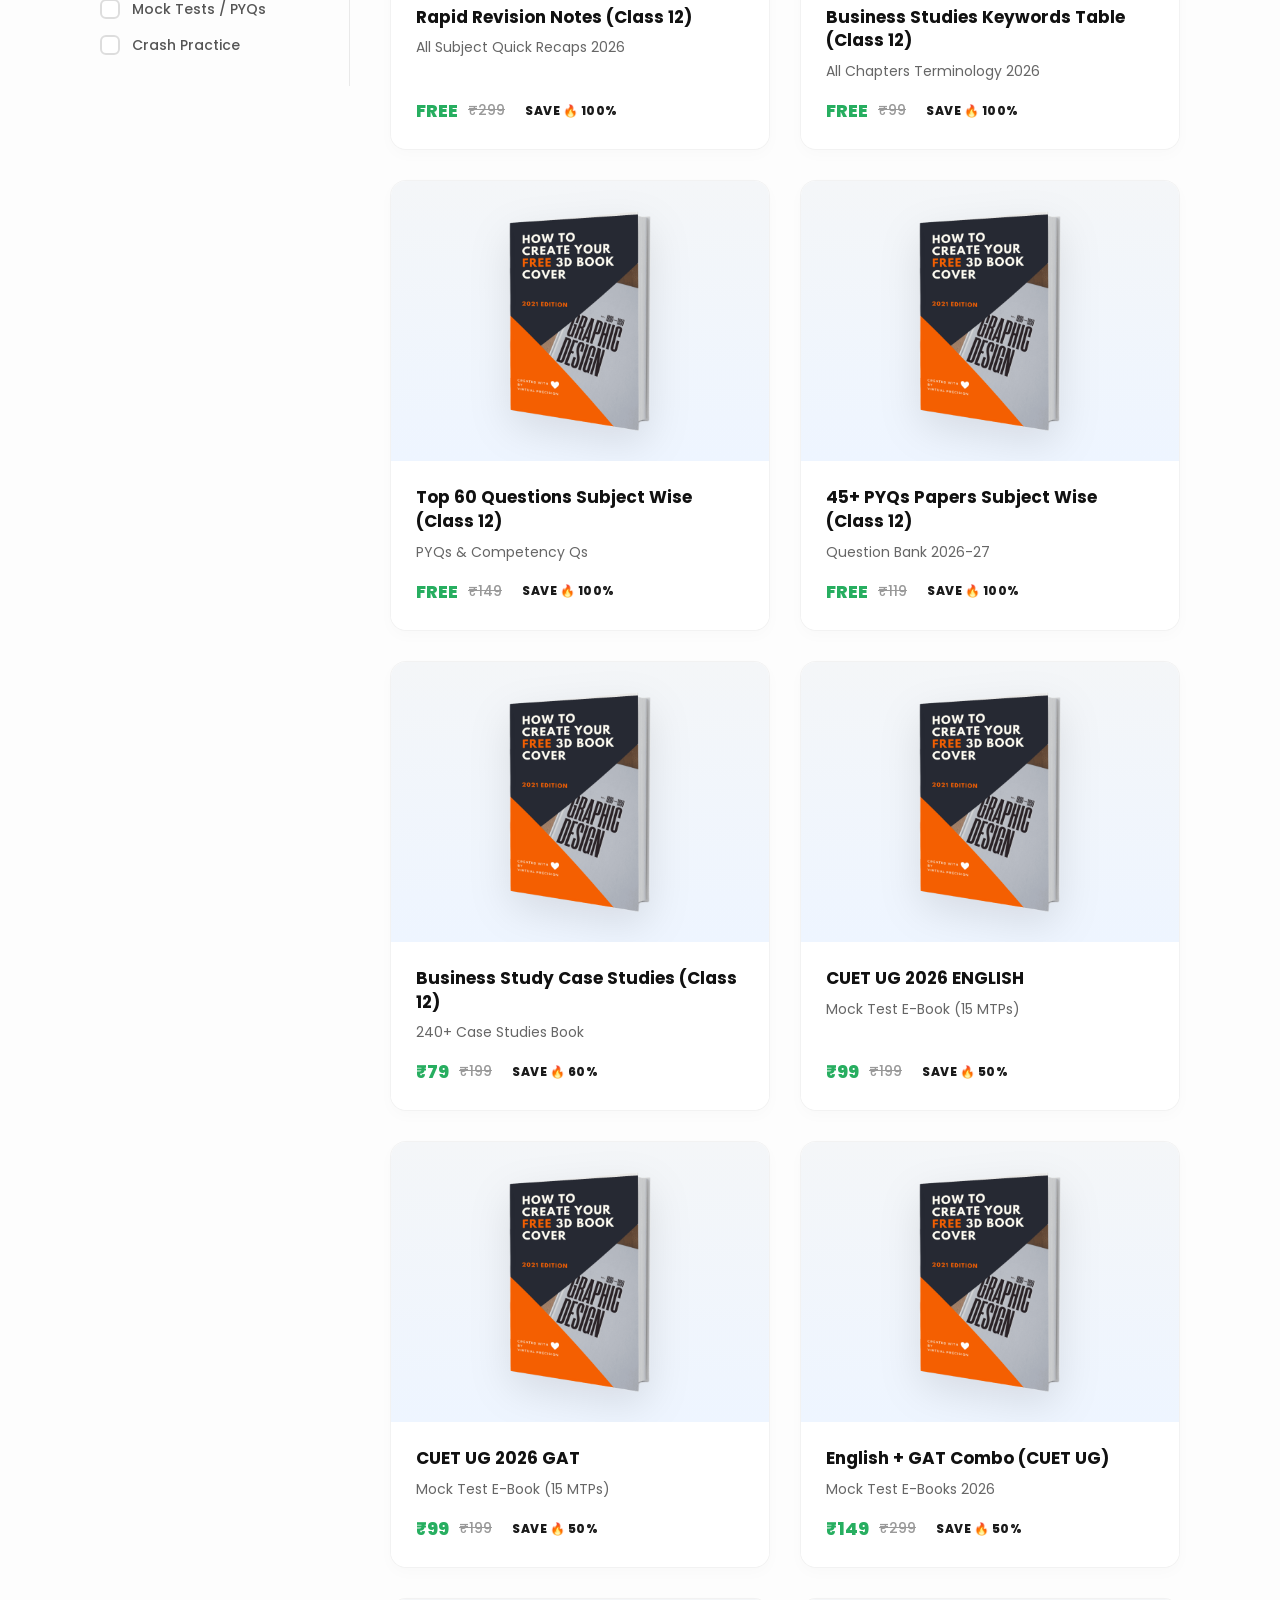
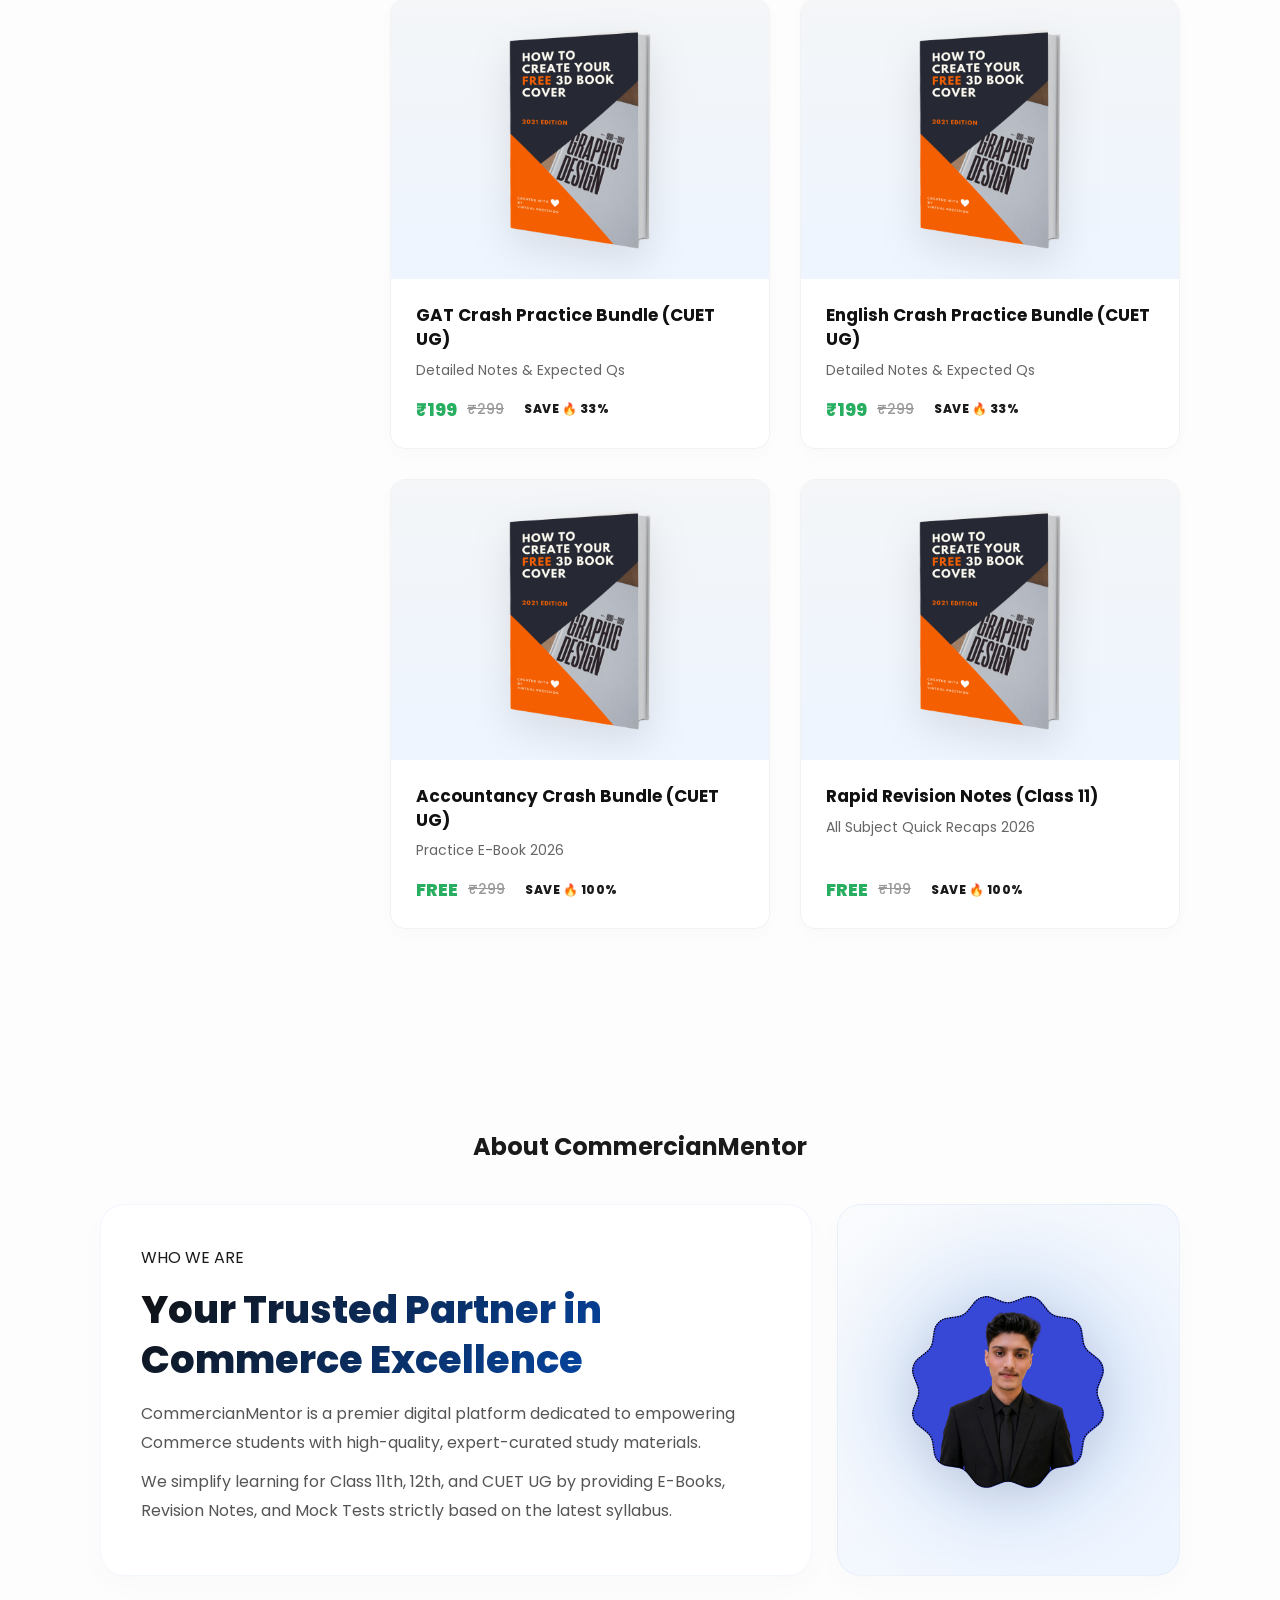
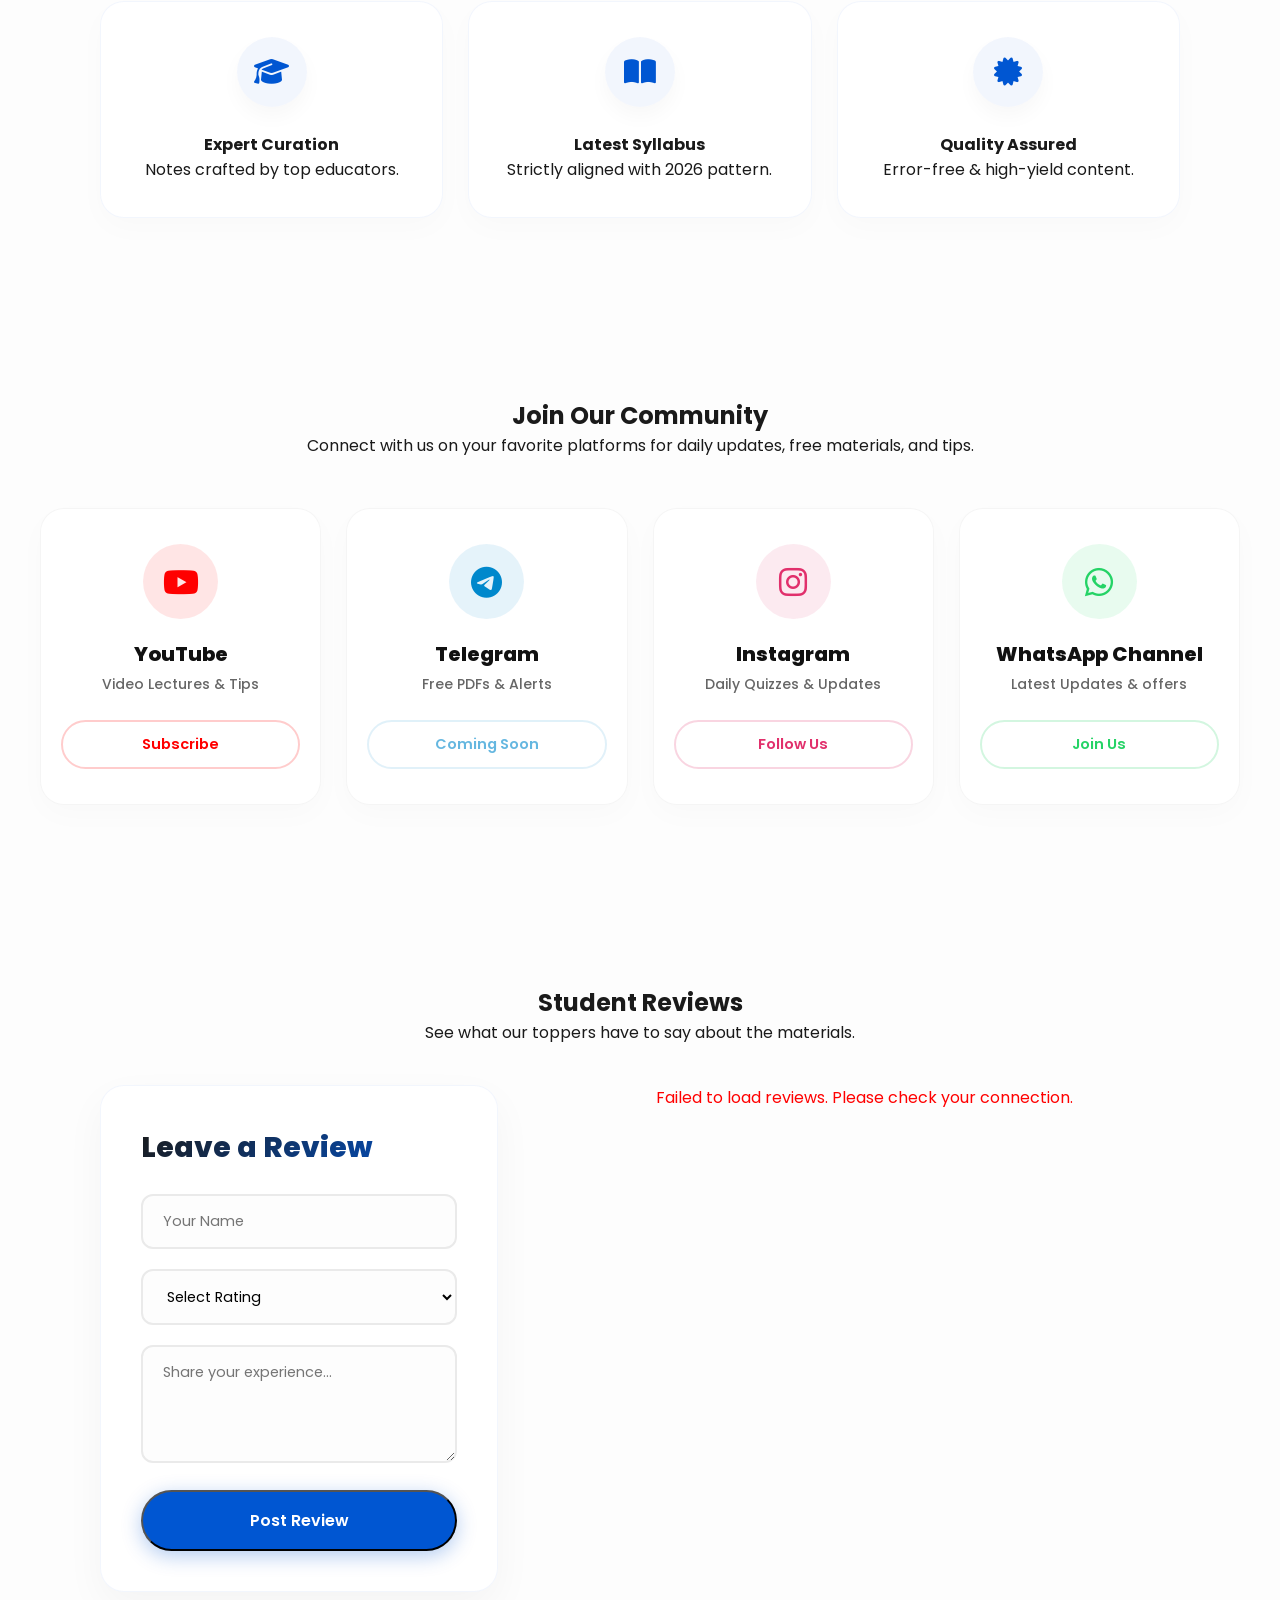
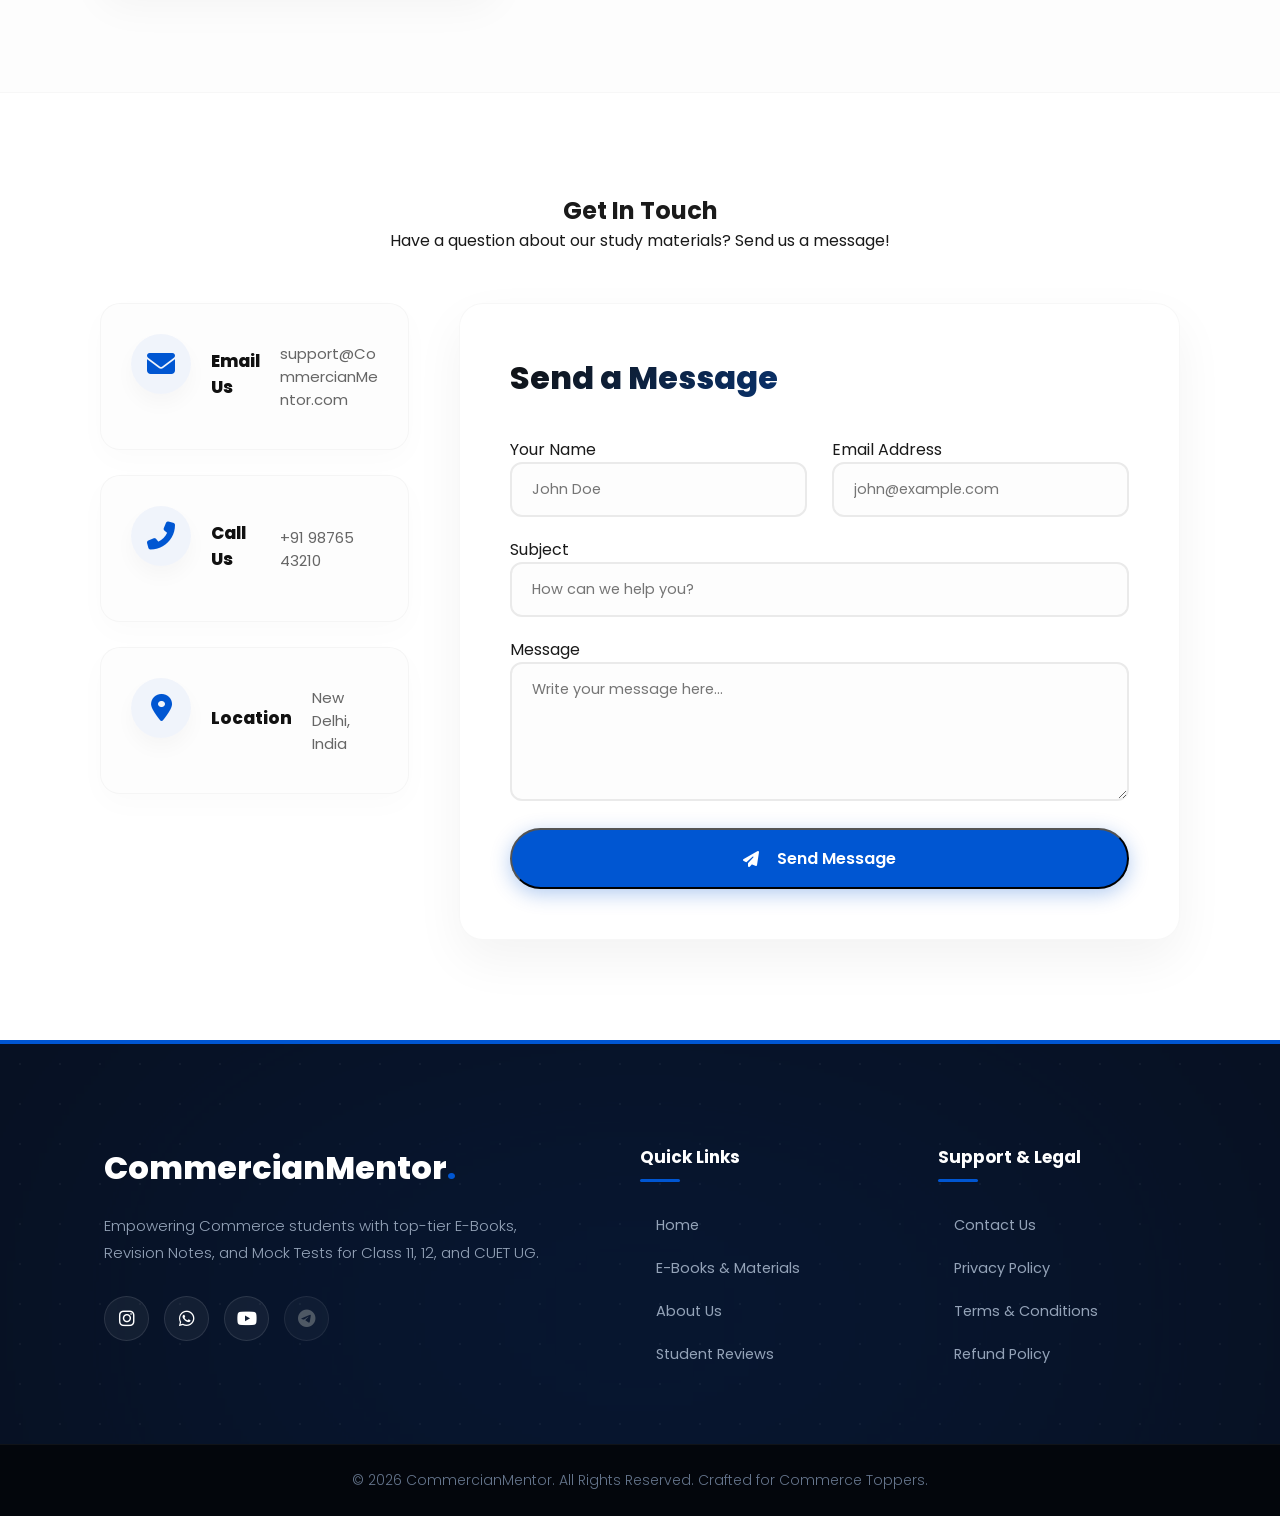
==== commit c401b45e: "Update index.html" ====
--- a/index.html
+++ b/index.html
@@ -719,10 +719,12 @@
                 <a href="#" class="footer-logo">CommercianMentor<span>.</span></a>
                 <p>Empowering Commerce students with top-tier E-Books, Revision Notes, and Mock Tests for Class 11, 12, and CUET UG.</p>
                 <div class="social-links">
-                    <a href="#" aria-label="Instagram"><i class="fab fa-instagram"></i></a>
-                    <a href="#" aria-label="LinkedIn"><i class="fab fa-linkedin-in"></i></a>
-                    <a href="#" aria-label="YouTube"><i class="fab fa-youtube"></i></a>
-                    <a href="#" aria-label="Telegram"><i class="fab fa-telegram-plane"></i></a>
+                                   <a href="https://www.instagram.com/commercians_mentor?igsh=MXdxeGVvZ3MyNHQzYQ==" aria-label="Instagram"><i class="fab fa-instagram"></i></a>
+                    <a href="https://whatsapp.com/channel/0029VadpppSHQbRxlm3sty2Z" aria-label="whatsapp"><i class="fab fa-whatsapp"></i></a>
+                    <a href="https://youtube.com/@commercian_shiv?si=oceehMdslCqzZ9QV" aria-label="YouTube"><i class="fab fa-youtube"></i></a>
+                    <a href="#" aria-label="Telegram" style="color: #6c757d; opacity: 0.7; transition: opacity 0.2s;" onclick="return false;">
+    <i class="fab fa-telegram-plane"></i>
+</a>
                 </div>
             </div>
 
--- a/style.css
+++ b/style.css
@@ -826,3 +826,37 @@
     .social-grid { grid-template-columns: 1fr; }
     .social-card { padding: 30px 20px; }
 }
+
+
+
+
+/* --- MOBILE HEADER MENU FIX --- */
+@media (max-width: 768px) {
+    /* Container ki padding adjust ki taaki edges par space mile */
+    .nav-container { 
+        padding: 12px 15px !important; 
+    }
+    
+    /* Logo thoda chota kiya taaki text screen se bahar na jaye */
+    .logo { 
+        font-size: 1.25rem !important; 
+    }
+    
+    /* Bell aur Menu icon ke beech ka gap set kiya */
+    .nav-actions { 
+        gap: 12px !important; 
+    }
+    
+    /* Bell icon ka size mobile ke hisaab se optimize kiya */
+    .notification-btn { 
+        width: 38px !important; 
+        height: 38px !important; 
+        font-size: 1.1rem !important; 
+    }
+    
+    /* Menu icon ka size set kiya */
+    .menu-toggle { 
+        font-size: 1.5rem !important; 
+        margin-right: 2px;
+    }
+}
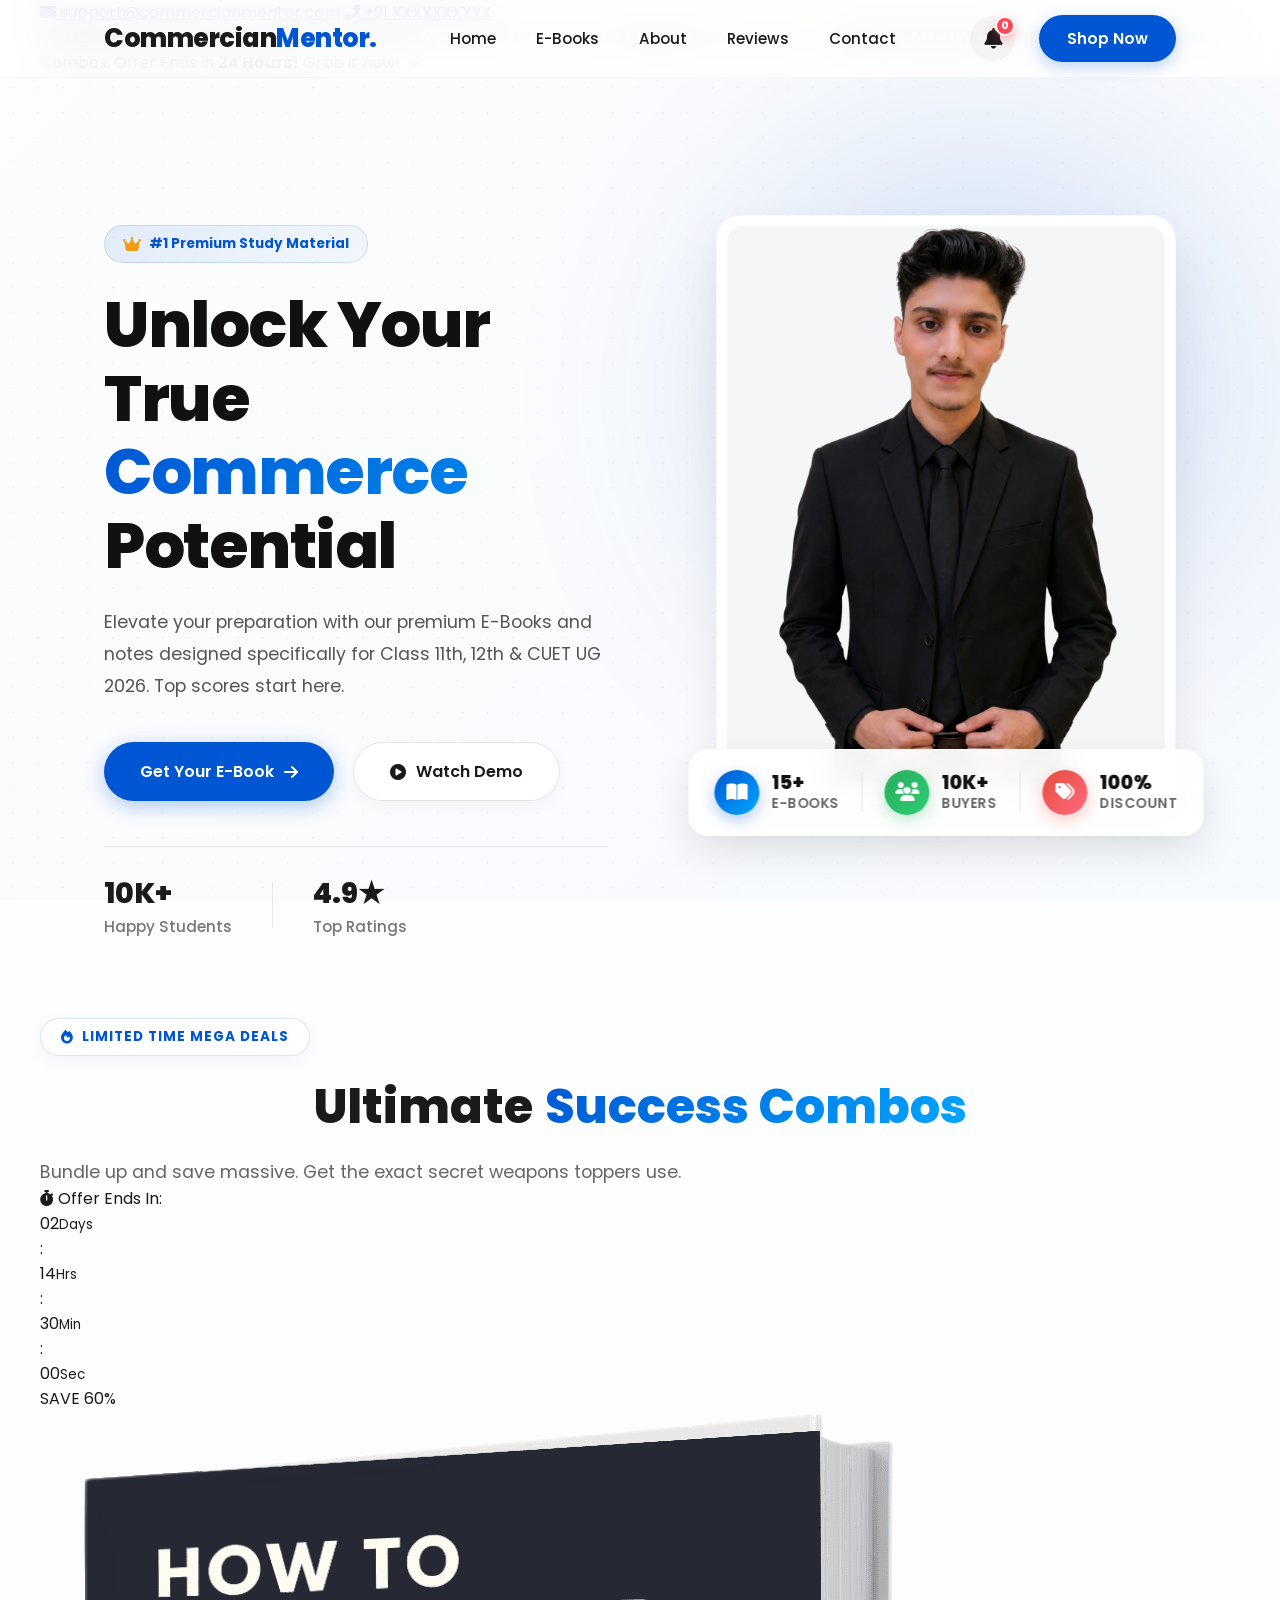
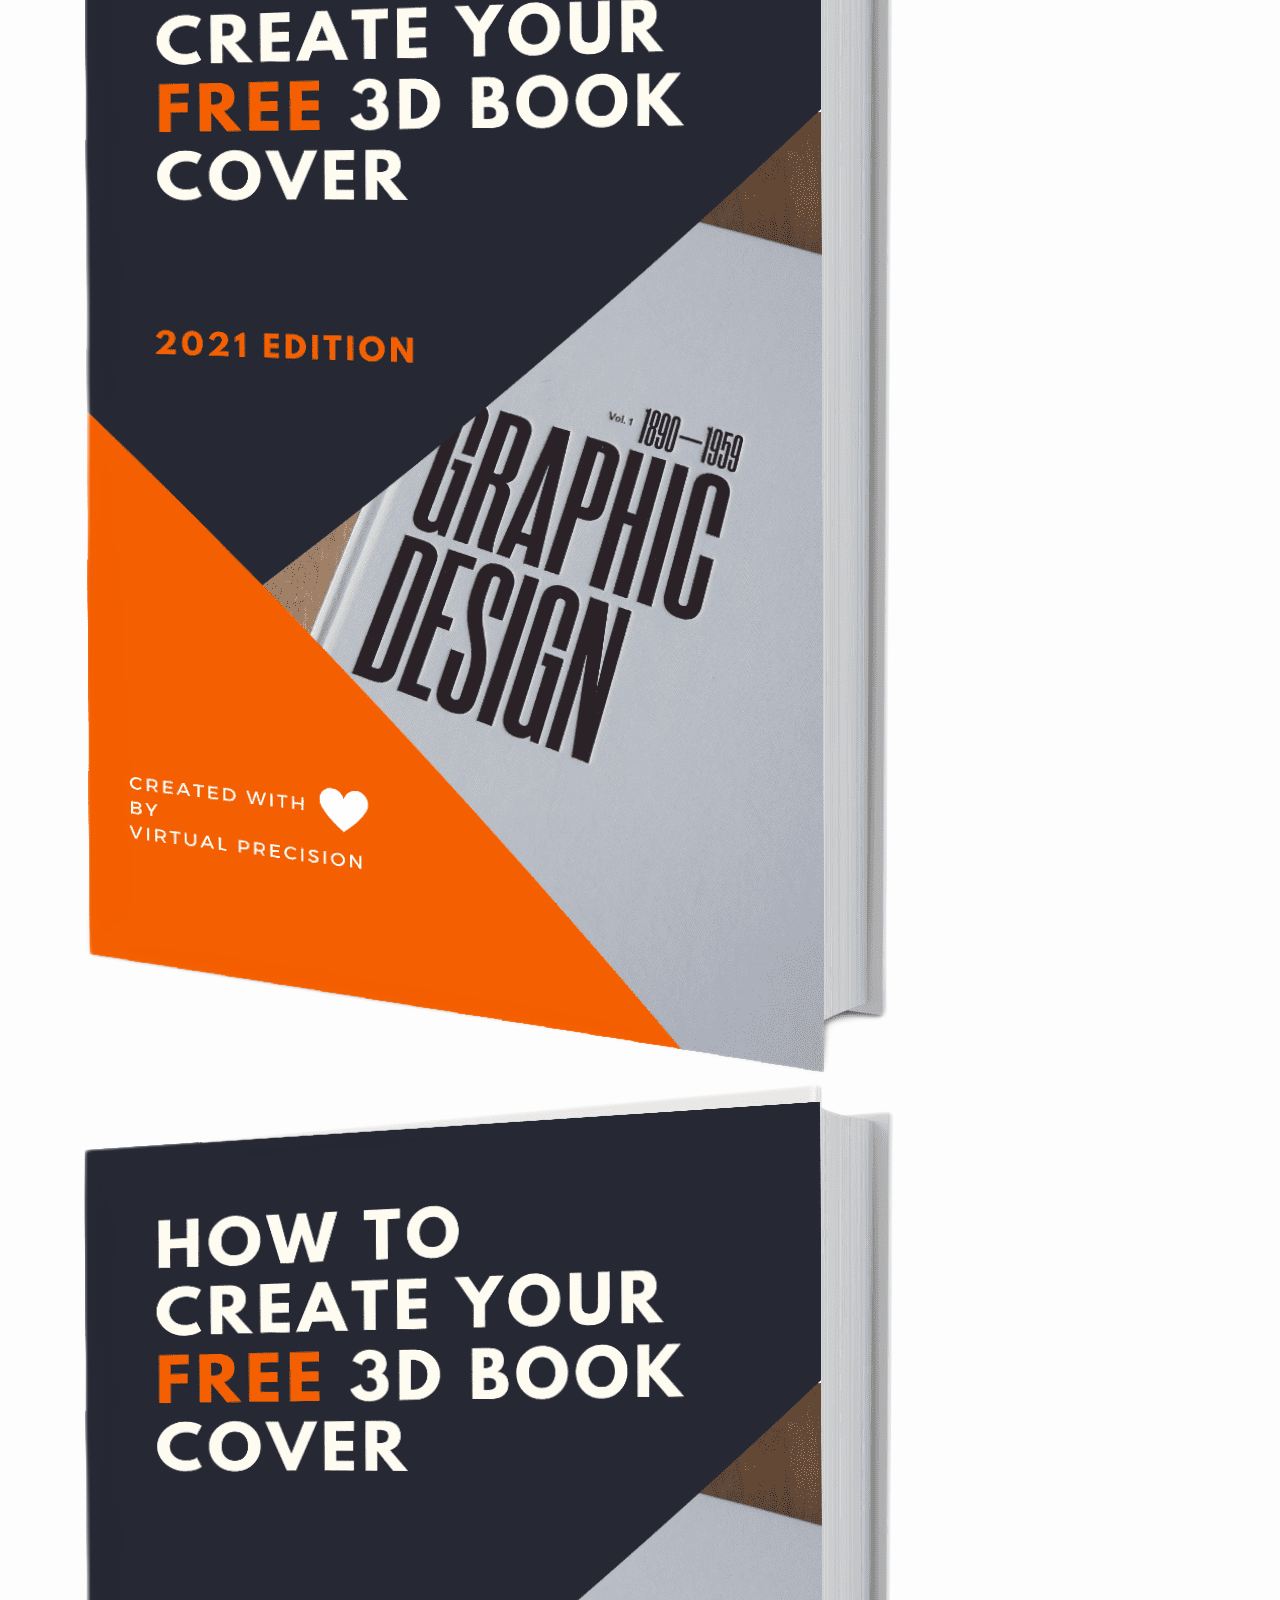
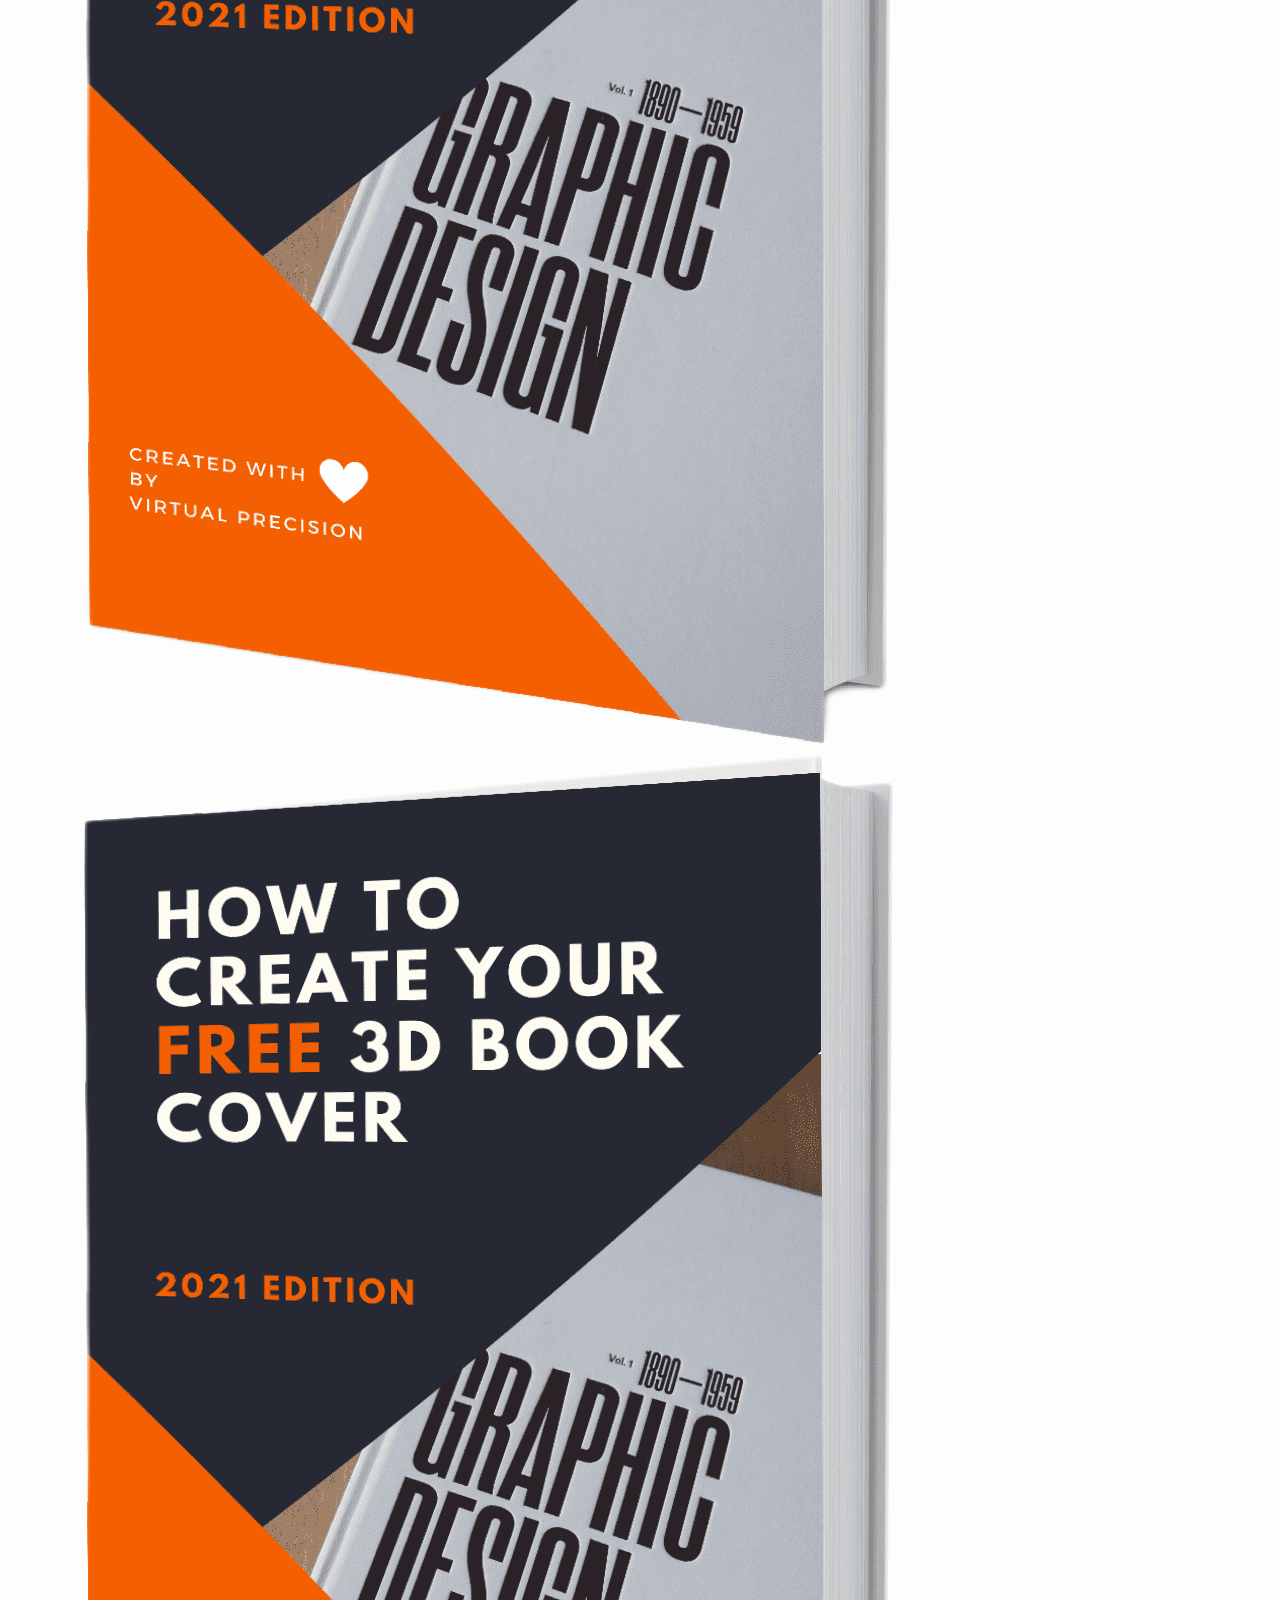
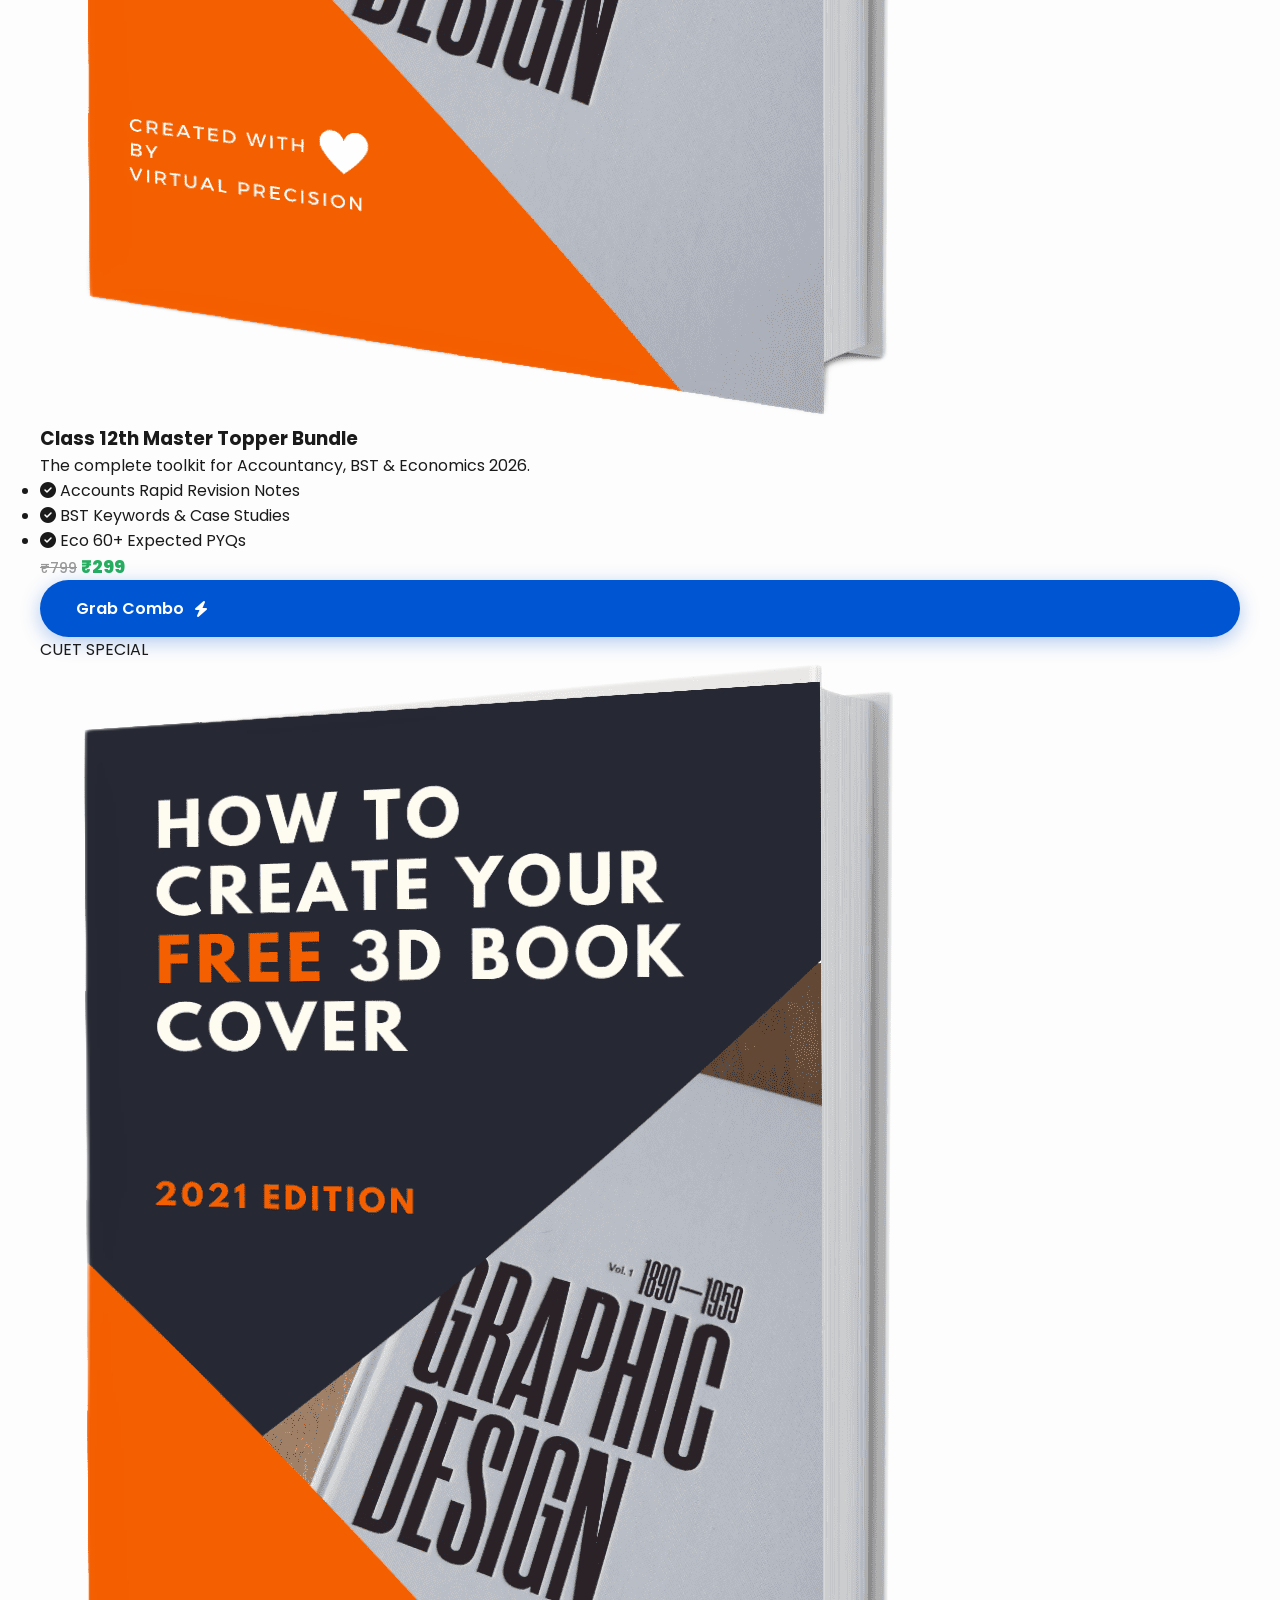
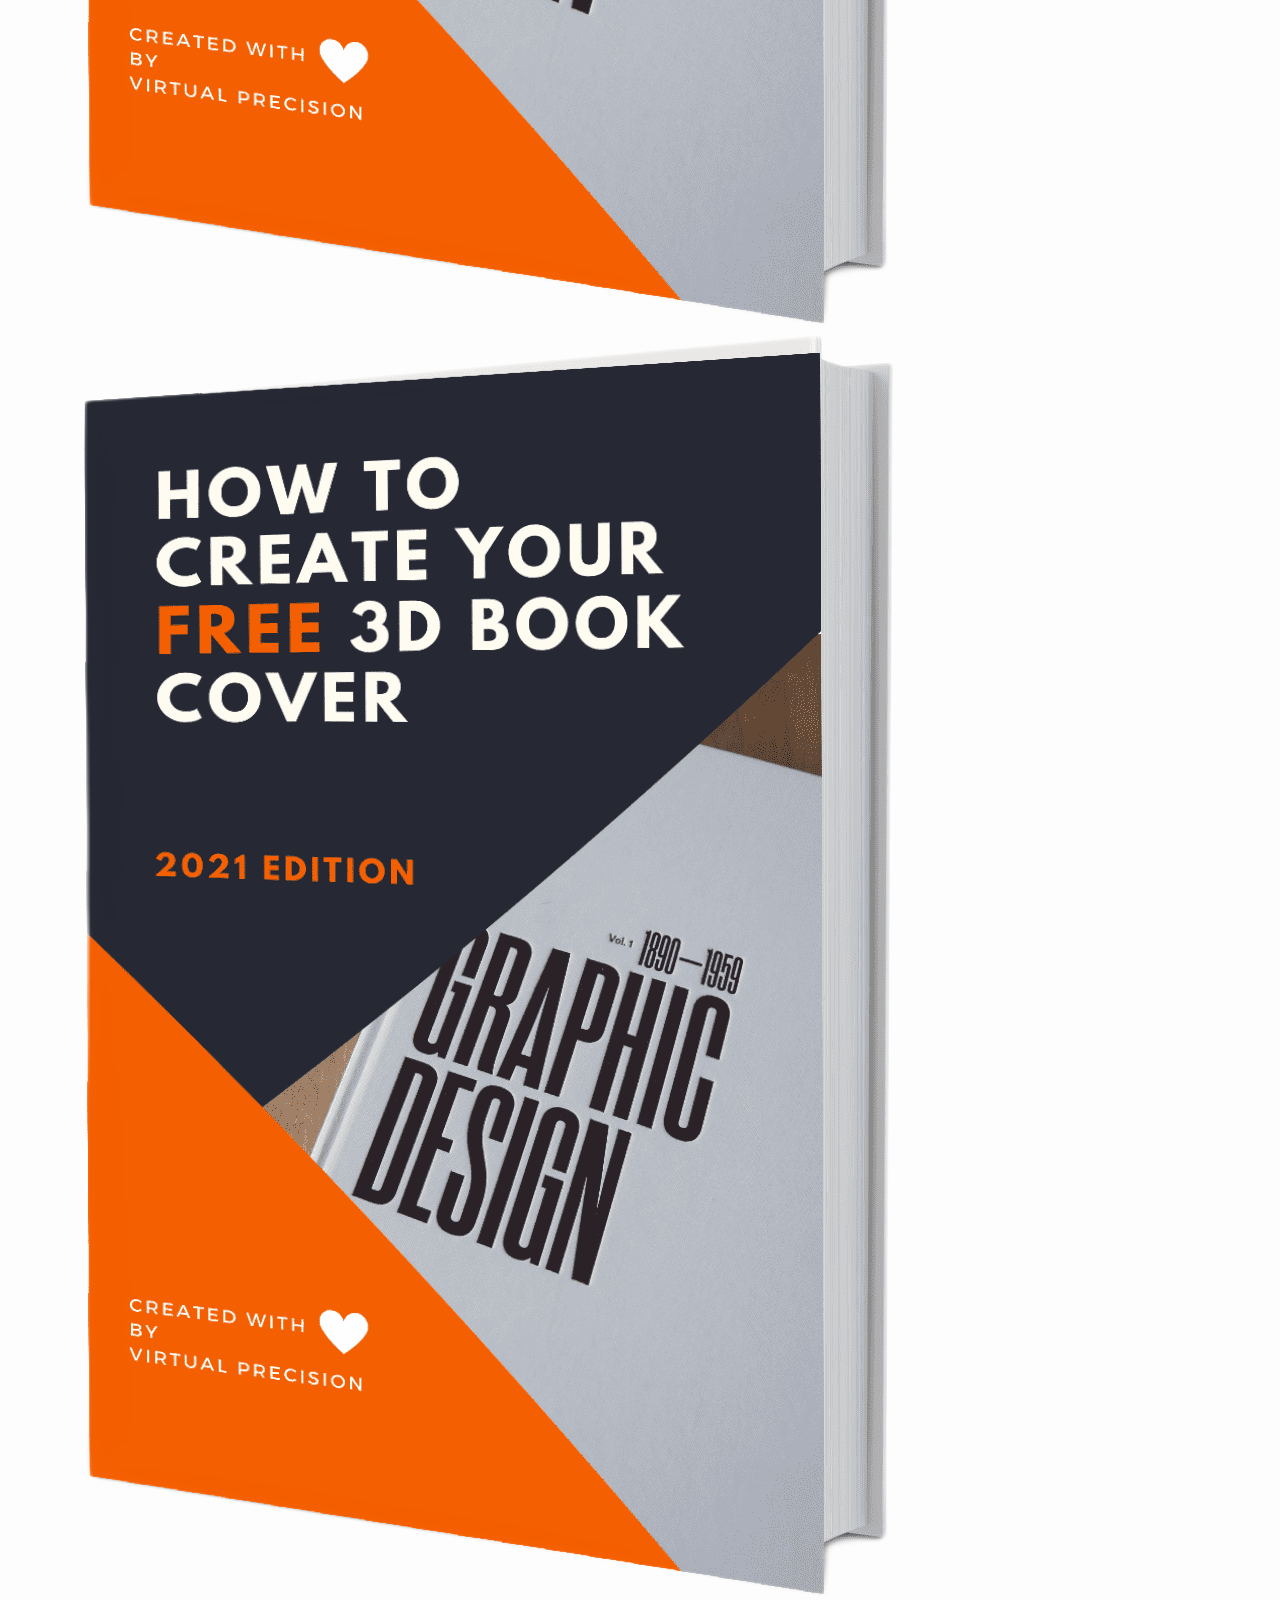
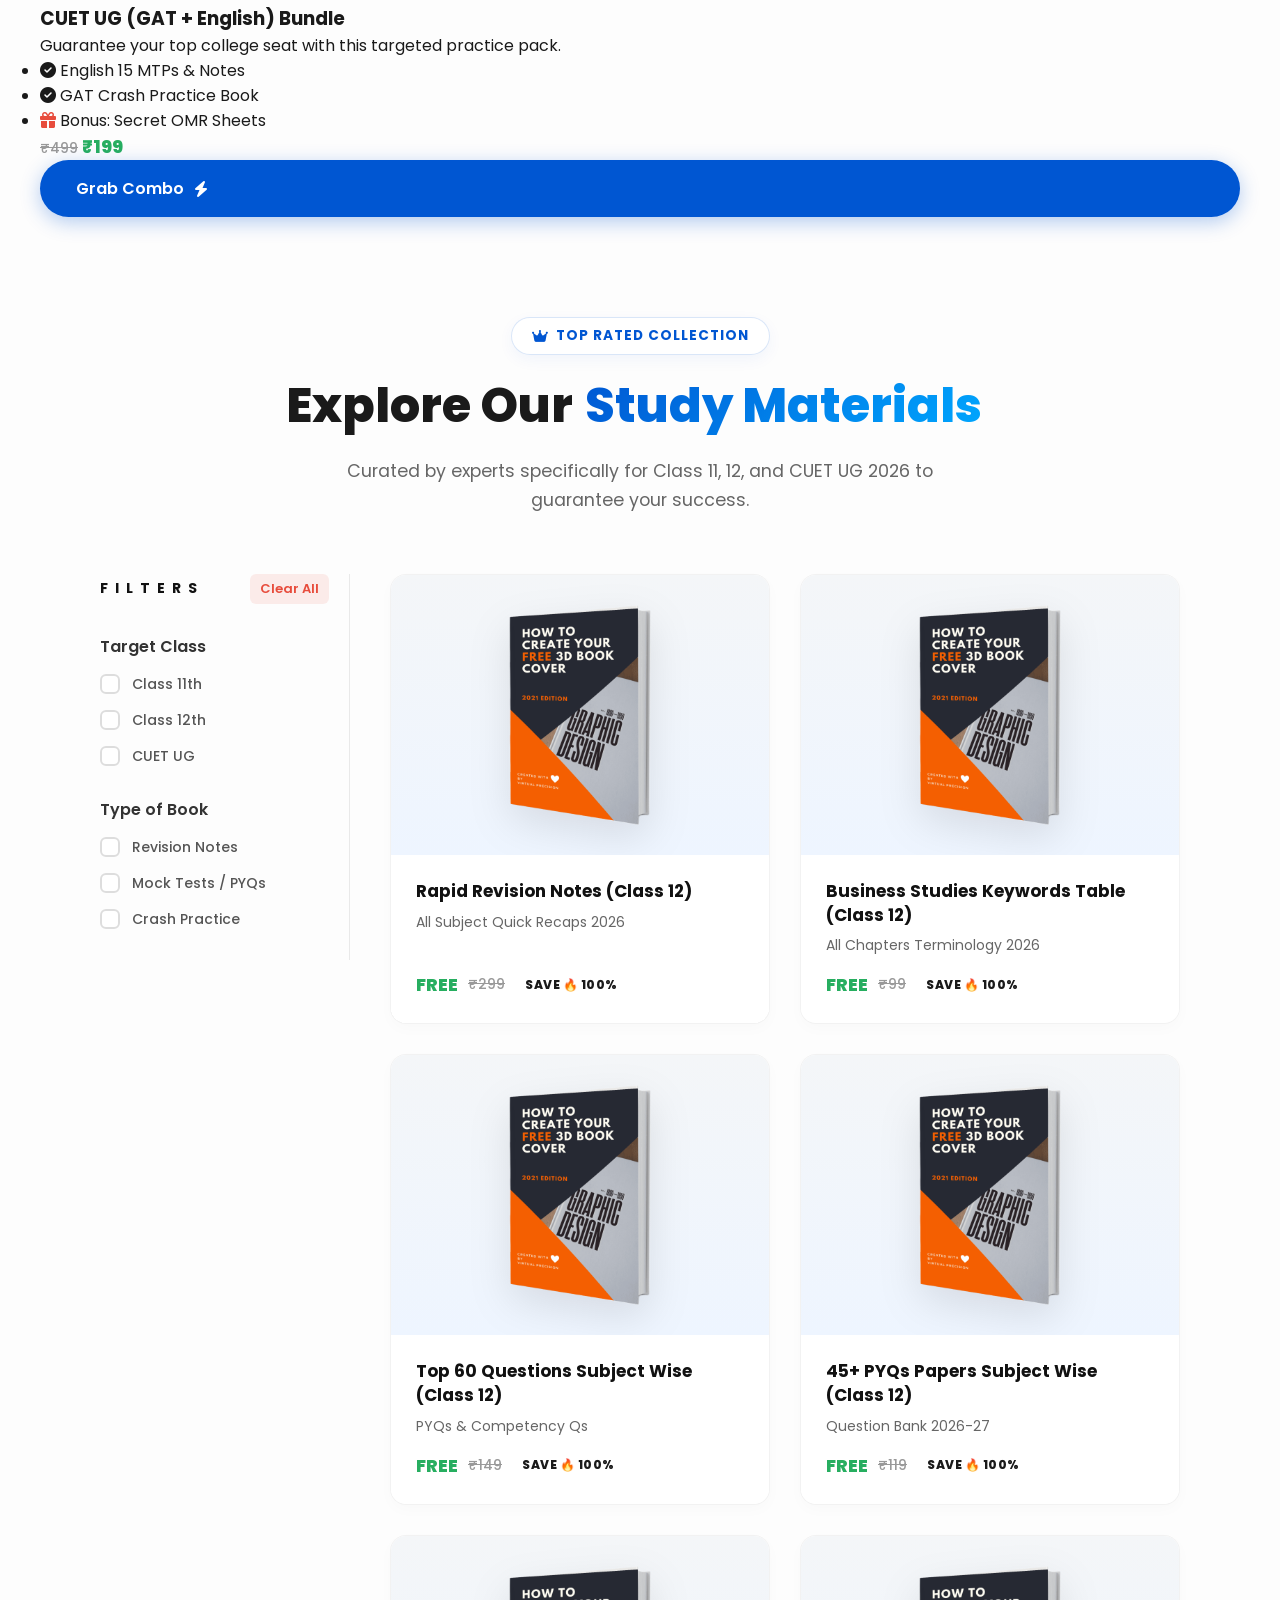
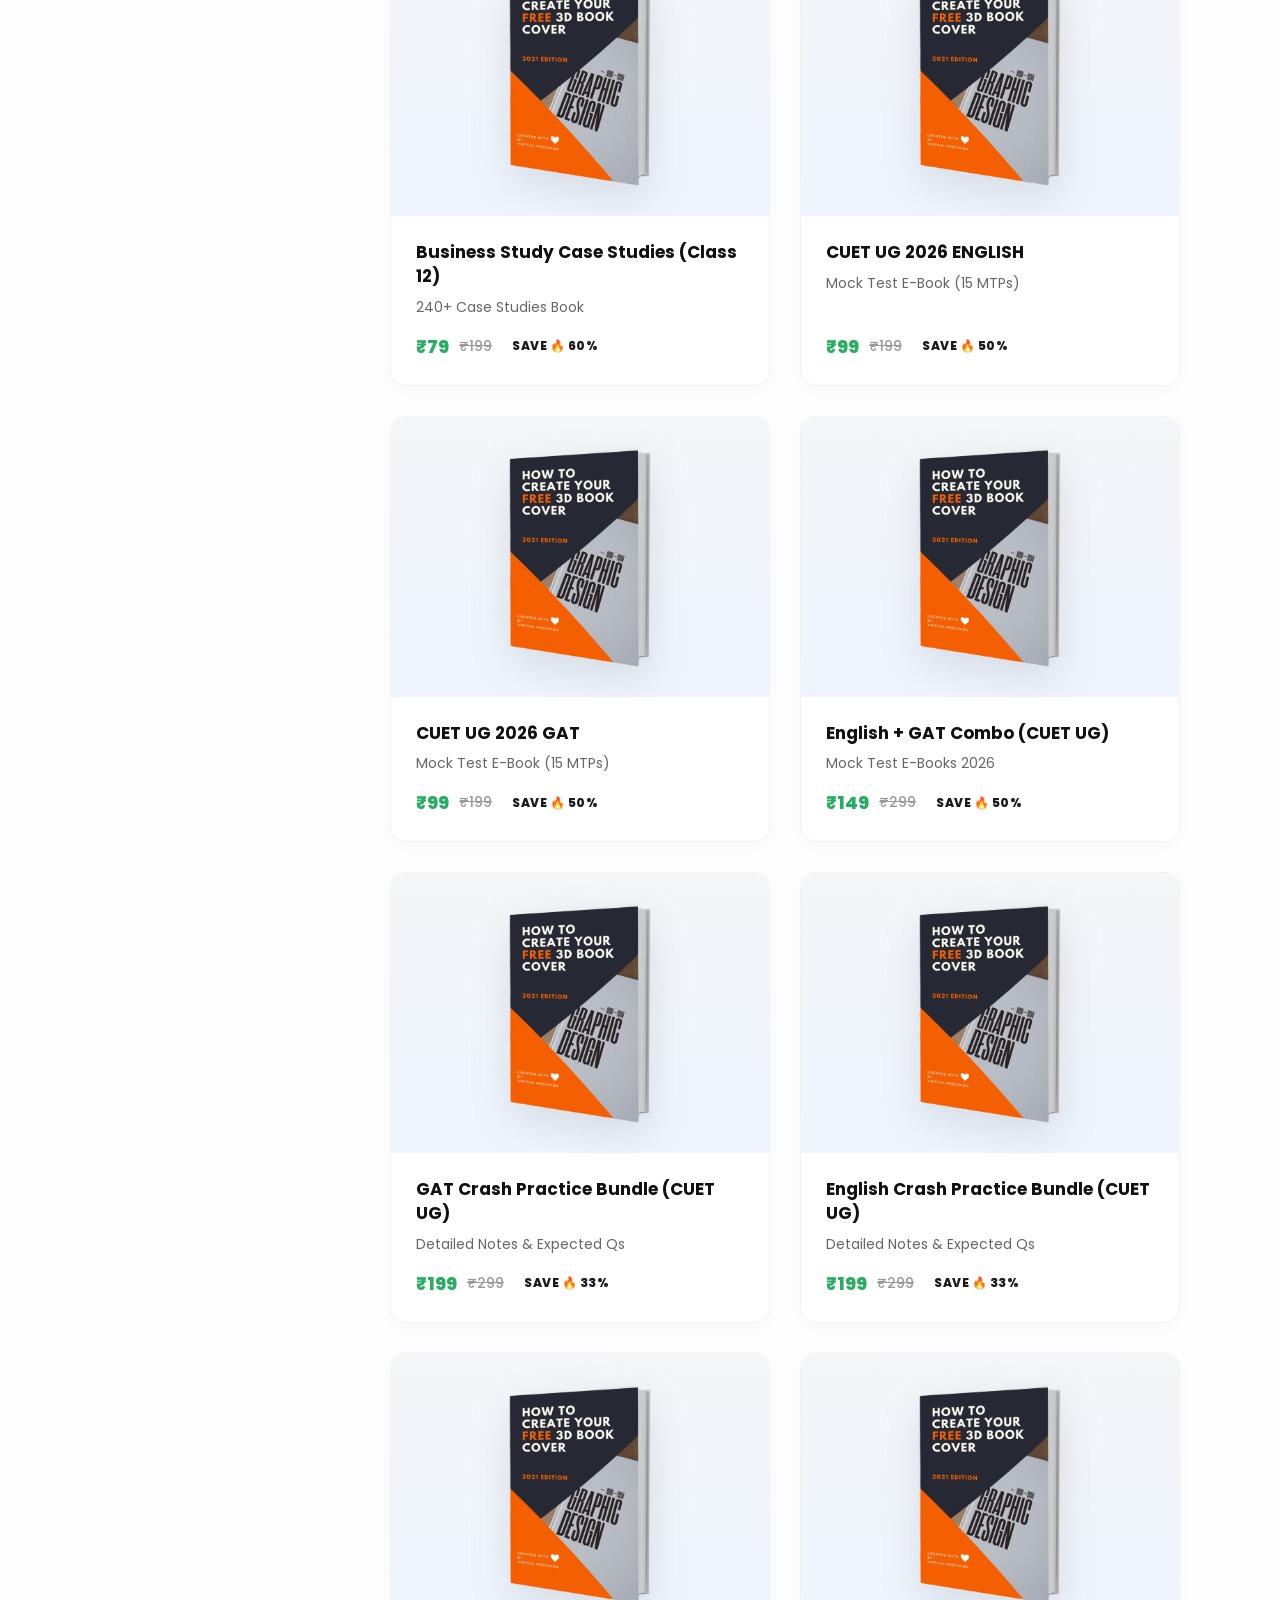
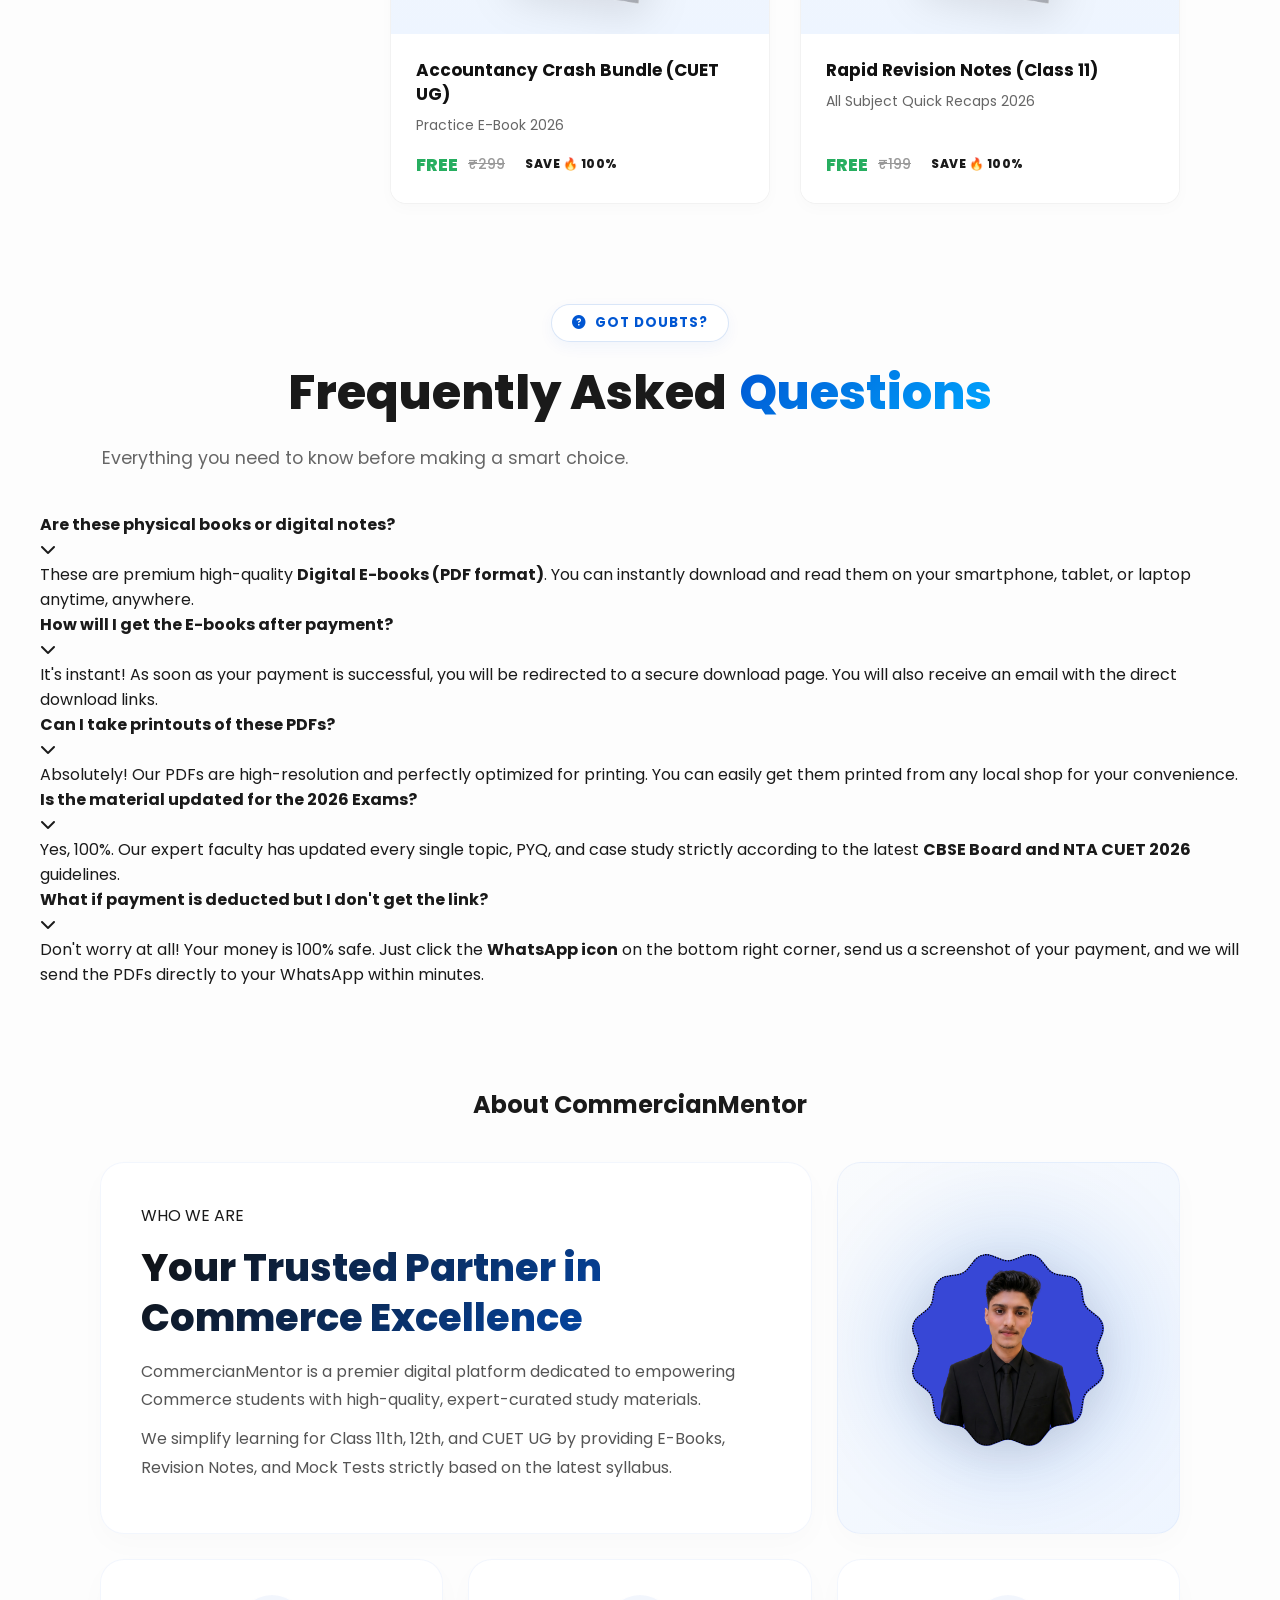
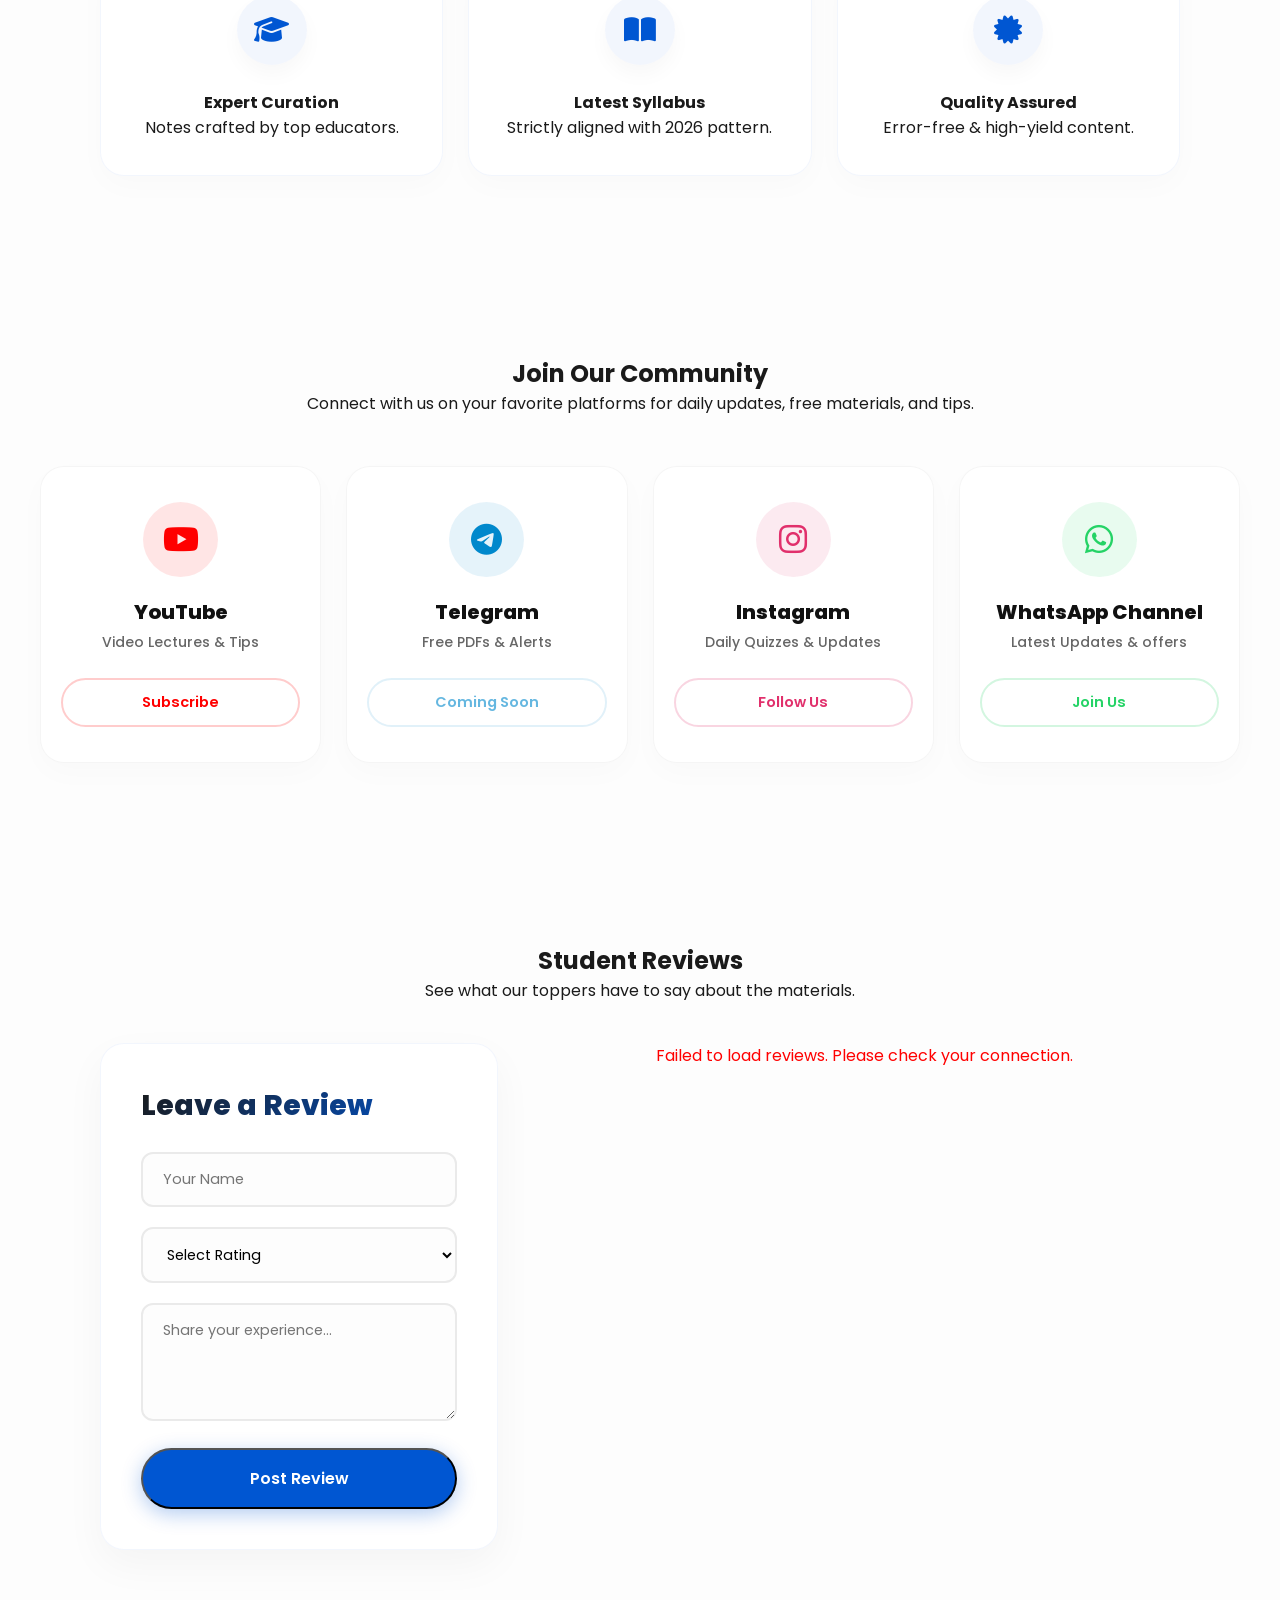
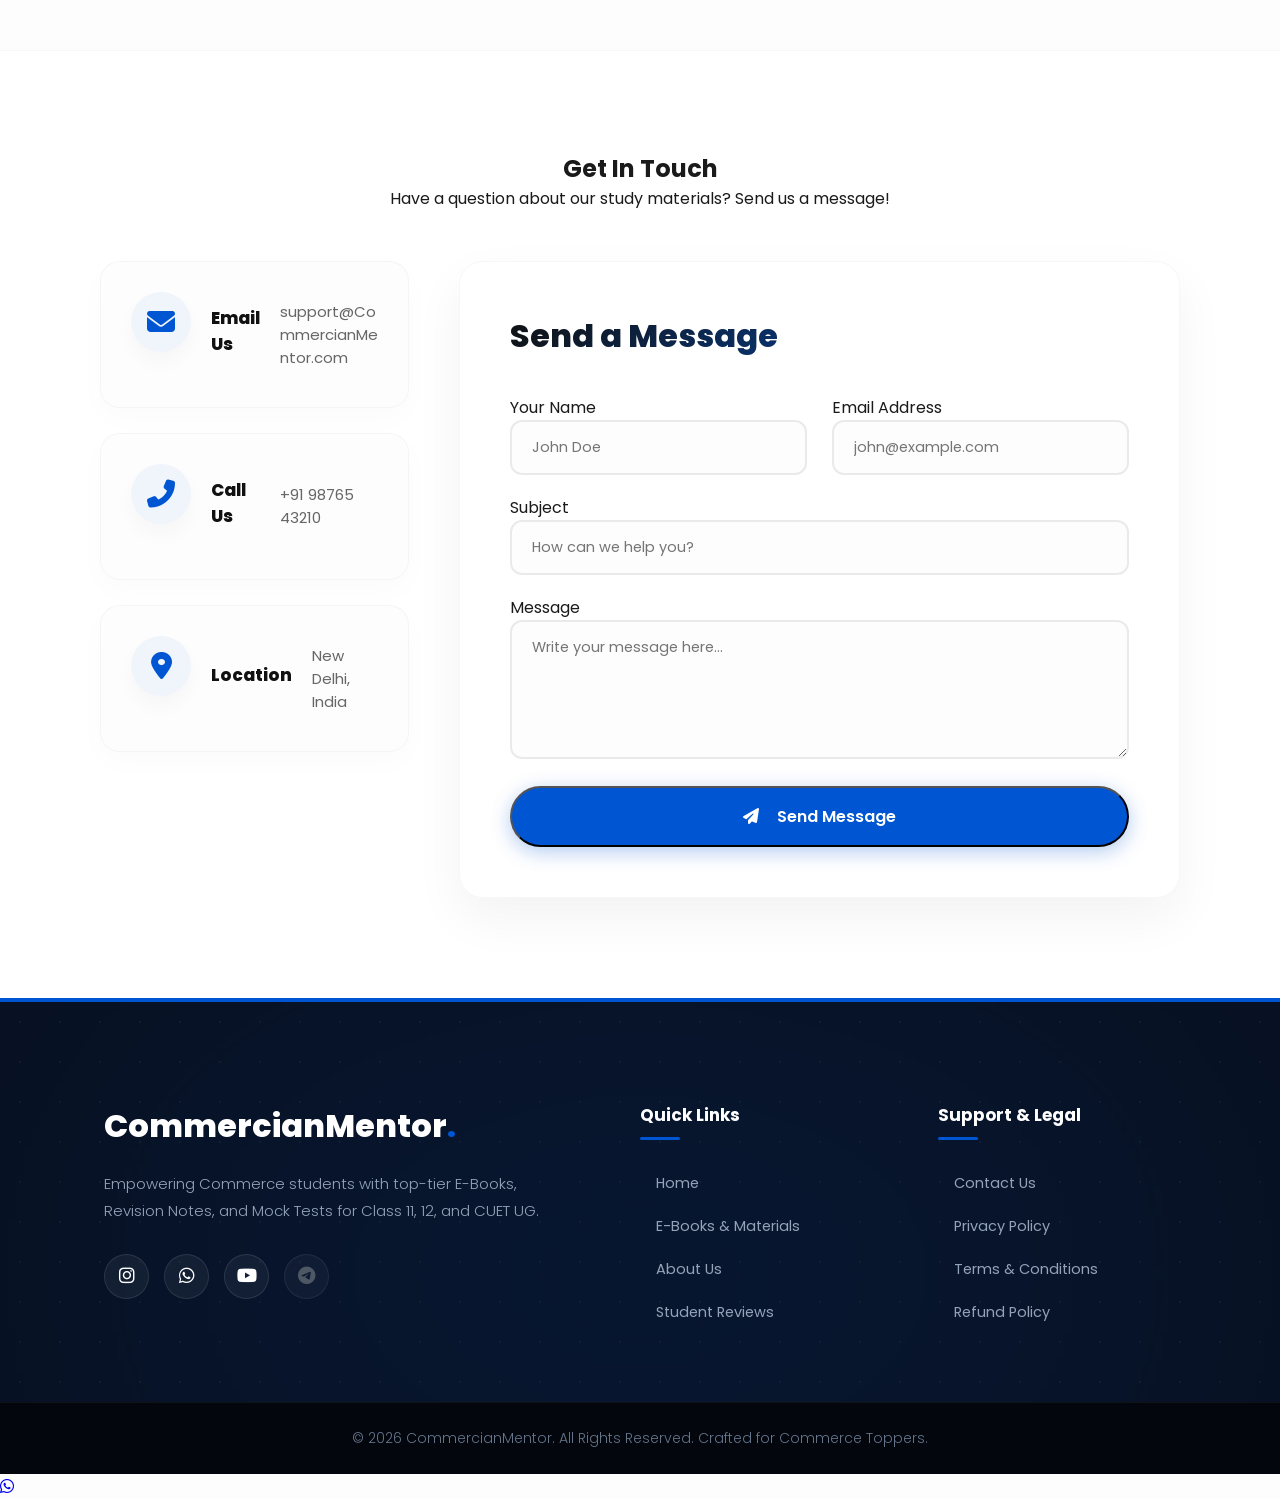
==== commit 13e42017: "Update index.html" ====
--- a/index.html
+++ b/index.html
@@ -68,6 +68,34 @@
     </div>
     <!-- ============================================================================================== -->
 
+
+
+
+
+    <!-- ================================== TOP ANNOUNCEMENT BAR ================================== -->
+    <div class="top-bar">
+        <div class="container top-bar-container">
+            
+            <!-- Left Side: Contact Info (Hidden on Mobile) -->
+            <div class="top-contact">
+                <a href="mailto:support@commercianshiv.com"><i class="fas fa-envelope"></i> support@commercianmentor.com</a>
+                <a href="tel:+91XXXXXXXXXX"><i class="fas fa-phone-alt"></i> +91 XXXXXXXXXX</a>
+            </div>
+
+            <!-- Right Side: Sliding Animated Offer Text -->
+            <div class="top-announcement">
+                <div class="sliding-text-wrapper">
+                    <div class="sliding-text">
+                        <!-- Text ko 2 baar likha hai taaki animation seamless chalte rahe -->
+                        <span>🔥 <strong>MEGA SALE LIVE!</strong> Flat 60% OFF on all E-Books & Combos. Offer Ends in <strong>24 Hours!</strong> Grab it now! ⚡</span>
+                        <span>🔥 <strong>MEGA SALE LIVE!</strong> Flat 60% OFF on all E-Books & Combos. Offer Ends in <strong>24 Hours!</strong> Grab it now! ⚡</span>
+                    </div>
+                </div>
+            </div>
+
+        </div>
+    </div>
+    <!-- ========================================================================================== -->
 
 
     
@@ -186,6 +214,96 @@
 
         </div>
     </section>
+
+<!-- =================================combo section=========================== -->
+
+
+
+<section id="combo-deals" class="combo-section">
+        <div class="container">
+            
+            <div class="combo-header-wrapper scroll-reveal">
+                <div class="combo-title-area">
+                    <span class="premium-badge bg-red-pulse"><i class="fas fa-fire"></i> Limited Time Mega Deals</span>
+                    <h2 class="premium-title">Ultimate <span>Success Combos</span></h2>
+                    <p class="premium-subtitle">Bundle up and save massive. Get the exact secret weapons toppers use.</p>
+                </div>
+                
+                <div class="fomo-timer-box">
+                    <div class="timer-label"><i class="fas fa-stopwatch"></i> Offer Ends In:</div>
+                    <div class="countdown" id="comboTimer">
+                        <div class="time-block"><span id="days">02</span><small>Days</small></div>
+                        <span class="colon">:</span>
+                        <div class="time-block"><span id="hours">14</span><small>Hrs</small></div>
+                        <span class="colon">:</span>
+                        <div class="time-block"><span id="minutes">30</span><small>Min</small></div>
+                        <span class="colon">:</span>
+                        <div class="time-block"><span id="seconds">00</span><small>Sec</small></div>
+                    </div>
+                </div>
+            </div>
+
+            <div class="combo-grid">
+                
+                <div class="combo-card scroll-reveal">
+                    <div class="combo-visual">
+                        <div class="discount-ribbon">SAVE 60%</div>
+                        <div class="books-overlap-wrapper">
+                            <img src="book.png" alt="Book 1" class="combo-book b-left">
+                            <img src="book.png" alt="Book 3" class="combo-book b-right">
+                            <img src="book.png" alt="Book 2" class="combo-book b-center">
+                        </div>
+                    </div>
+                    <div class="combo-details">
+                        <h3>Class 12th Master Topper Bundle</h3>
+                        <p class="combo-desc">The complete toolkit for Accountancy, BST & Economics 2026.</p>
+                        <ul class="combo-includes">
+                            <li><i class="fas fa-check-circle"></i> Accounts Rapid Revision Notes</li>
+                            <li><i class="fas fa-check-circle"></i> BST Keywords & Case Studies</li>
+                            <li><i class="fas fa-check-circle"></i> Eco 60+ Expected PYQs</li>
+                        </ul>
+                        <div class="combo-price-row">
+                            <div class="price-stack">
+                                <span class="old-price">₹799</span>
+                                <span class="new-price">₹299</span>
+                            </div>
+                            <a href="#" class="btn-primary combo-btn">Grab Combo <i class="fas fa-bolt"></i></a>
+                        </div>
+                    </div>
+                </div>
+
+                <div class="combo-card scroll-reveal">
+                    <div class="combo-visual variant-bg">
+                        <div class="discount-ribbon bg-blue">CUET SPECIAL</div>
+                        <div class="books-overlap-wrapper duo-books">
+                            <img src="book.png" alt="Book 1" class="combo-book b-left-duo">
+                            <img src="book.png" alt="Book 2" class="combo-book b-right-duo">
+                        </div>
+                    </div>
+                    <div class="combo-details">
+                        <h3>CUET UG (GAT + English) Bundle</h3>
+                        <p class="combo-desc">Guarantee your top college seat with this targeted practice pack.</p>
+                        <ul class="combo-includes">
+                            <li><i class="fas fa-check-circle"></i> English 15 MTPs & Notes</li>
+                            <li><i class="fas fa-check-circle"></i> GAT Crash Practice Book</li>
+                            <li><i class="fas fa-gift" style="color:#e74c3c"></i> Bonus: Secret OMR Sheets</li>
+                        </ul>
+                        <div class="combo-price-row">
+                            <div class="price-stack">
+                                <span class="old-price">₹499</span>
+                                <span class="new-price">₹199</span>
+                            </div>
+                            <a href="#" class="btn-primary combo-btn">Grab Combo <i class="fas fa-bolt"></i></a>
+                        </div>
+                    </div>
+                </div>
+
+            </div>
+        </div>
+    </section>
+    
+
+
 
 
     <!-- ============================products_section==================================== -->
@@ -493,6 +611,81 @@
         </div>
     </div>
 
+
+<!-- ================================== FAQ SECTION ================================== -->
+    <section id="faq-section" class="faq-container-main">
+        <div class="container">
+            <div class="combo-title-area" style="text-align: center; margin-bottom: 40px;">
+                <span class="premium-badge"><i class="fas fa-question-circle"></i> Got Doubts?</span>
+                <h2 class="premium-title" style="justify-content: center;">Frequently Asked <span>Questions</span></h2>
+                <p class="premium-subtitle">Everything you need to know before making a smart choice.</p>
+            </div>
+
+            <div class="faq-wrapper scroll-reveal">
+                
+                <!-- FAQ Item 1 -->
+                <div class="faq-item">
+                    <div class="faq-question">
+                        <h4>Are these physical books or digital notes?</h4>
+                        <i class="fas fa-chevron-down"></i>
+                    </div>
+                    <div class="faq-answer">
+                        <p>These are premium high-quality <strong>Digital E-books (PDF format)</strong>. You can instantly download and read them on your smartphone, tablet, or laptop anytime, anywhere.</p>
+                    </div>
+                </div>
+
+                <!-- FAQ Item 2 -->
+                <div class="faq-item">
+                    <div class="faq-question">
+                        <h4>How will I get the E-books after payment?</h4>
+                        <i class="fas fa-chevron-down"></i>
+                    </div>
+                    <div class="faq-answer">
+                        <p>It's instant! As soon as your payment is successful, you will be redirected to a secure download page. You will also receive an email with the direct download links.</p>
+                    </div>
+                </div>
+
+                <!-- FAQ Item 3 -->
+                <div class="faq-item">
+                    <div class="faq-question">
+                        <h4>Can I take printouts of these PDFs?</h4>
+                        <i class="fas fa-chevron-down"></i>
+                    </div>
+                    <div class="faq-answer">
+                        <p>Absolutely! Our PDFs are high-resolution and perfectly optimized for printing. You can easily get them printed from any local shop for your convenience.</p>
+                    </div>
+                </div>
+
+                <!-- FAQ Item 4 -->
+                <div class="faq-item">
+                    <div class="faq-question">
+                        <h4>Is the material updated for the 2026 Exams?</h4>
+                        <i class="fas fa-chevron-down"></i>
+                    </div>
+                    <div class="faq-answer">
+                        <p>Yes, 100%. Our expert faculty has updated every single topic, PYQ, and case study strictly according to the latest <strong>CBSE Board and NTA CUET 2026</strong> guidelines.</p>
+                    </div>
+                </div>
+
+                <!-- FAQ Item 5 -->
+                <div class="faq-item">
+                    <div class="faq-question">
+                        <h4>What if payment is deducted but I don't get the link?</h4>
+                        <i class="fas fa-chevron-down"></i>
+                    </div>
+                    <div class="faq-answer">
+                        <p>Don't worry at all! Your money is 100% safe. Just click the <strong>WhatsApp icon</strong> on the bottom right corner, send us a screenshot of your payment, and we will send the PDFs directly to your WhatsApp within minutes.</p>
+                    </div>
+                </div>
+
+            </div>
+        </div>
+    </section>
+    <!-- ================================================================================= -->
+
+
+
+
 <!-- ==================================about section=================================== -->
 
 <section id="about" class="about-bento-section">
@@ -719,7 +912,7 @@
                 <a href="#" class="footer-logo">CommercianMentor<span>.</span></a>
                 <p>Empowering Commerce students with top-tier E-Books, Revision Notes, and Mock Tests for Class 11, 12, and CUET UG.</p>
                 <div class="social-links">
-                                   <a href="https://www.instagram.com/commercians_mentor?igsh=MXdxeGVvZ3MyNHQzYQ==" aria-label="Instagram"><i class="fab fa-instagram"></i></a>
+                     <a href="https://www.instagram.com/commercians_mentor?igsh=MXdxeGVvZ3MyNHQzYQ==" aria-label="Instagram"><i class="fab fa-instagram"></i></a>
                     <a href="https://whatsapp.com/channel/0029VadpppSHQbRxlm3sty2Z" aria-label="whatsapp"><i class="fab fa-whatsapp"></i></a>
                     <a href="https://youtube.com/@commercian_shiv?si=oceehMdslCqzZ9QV" aria-label="YouTube"><i class="fab fa-youtube"></i></a>
                     <a href="#" aria-label="Telegram" style="color: #6c757d; opacity: 0.7; transition: opacity 0.2s;" onclick="return false;">
@@ -756,6 +949,14 @@
     </footer>
 
 
+    <!-- ================================== PREMIUM WHATSAPP WIDGET ================================== -->
+    <!-- Note: "91XXXXXXXXXX" ki jagah apna actual phone number daalna (bina + lagaye, sirf country code aur number) -->
+    <a href="https://wa.me/917982701636?text=Hi%20Commercianshiv,%20%20want%20to%20ask%20about%20the%20study%20material!" target="_blank" class="whatsapp-float">
+        <i class="fa-brands fa-whatsapp"></i>
+    </a>
+    <!-- ============================================================================================= -->
+
+
     <script src="script.js"></script>
 </body>
 </html>
